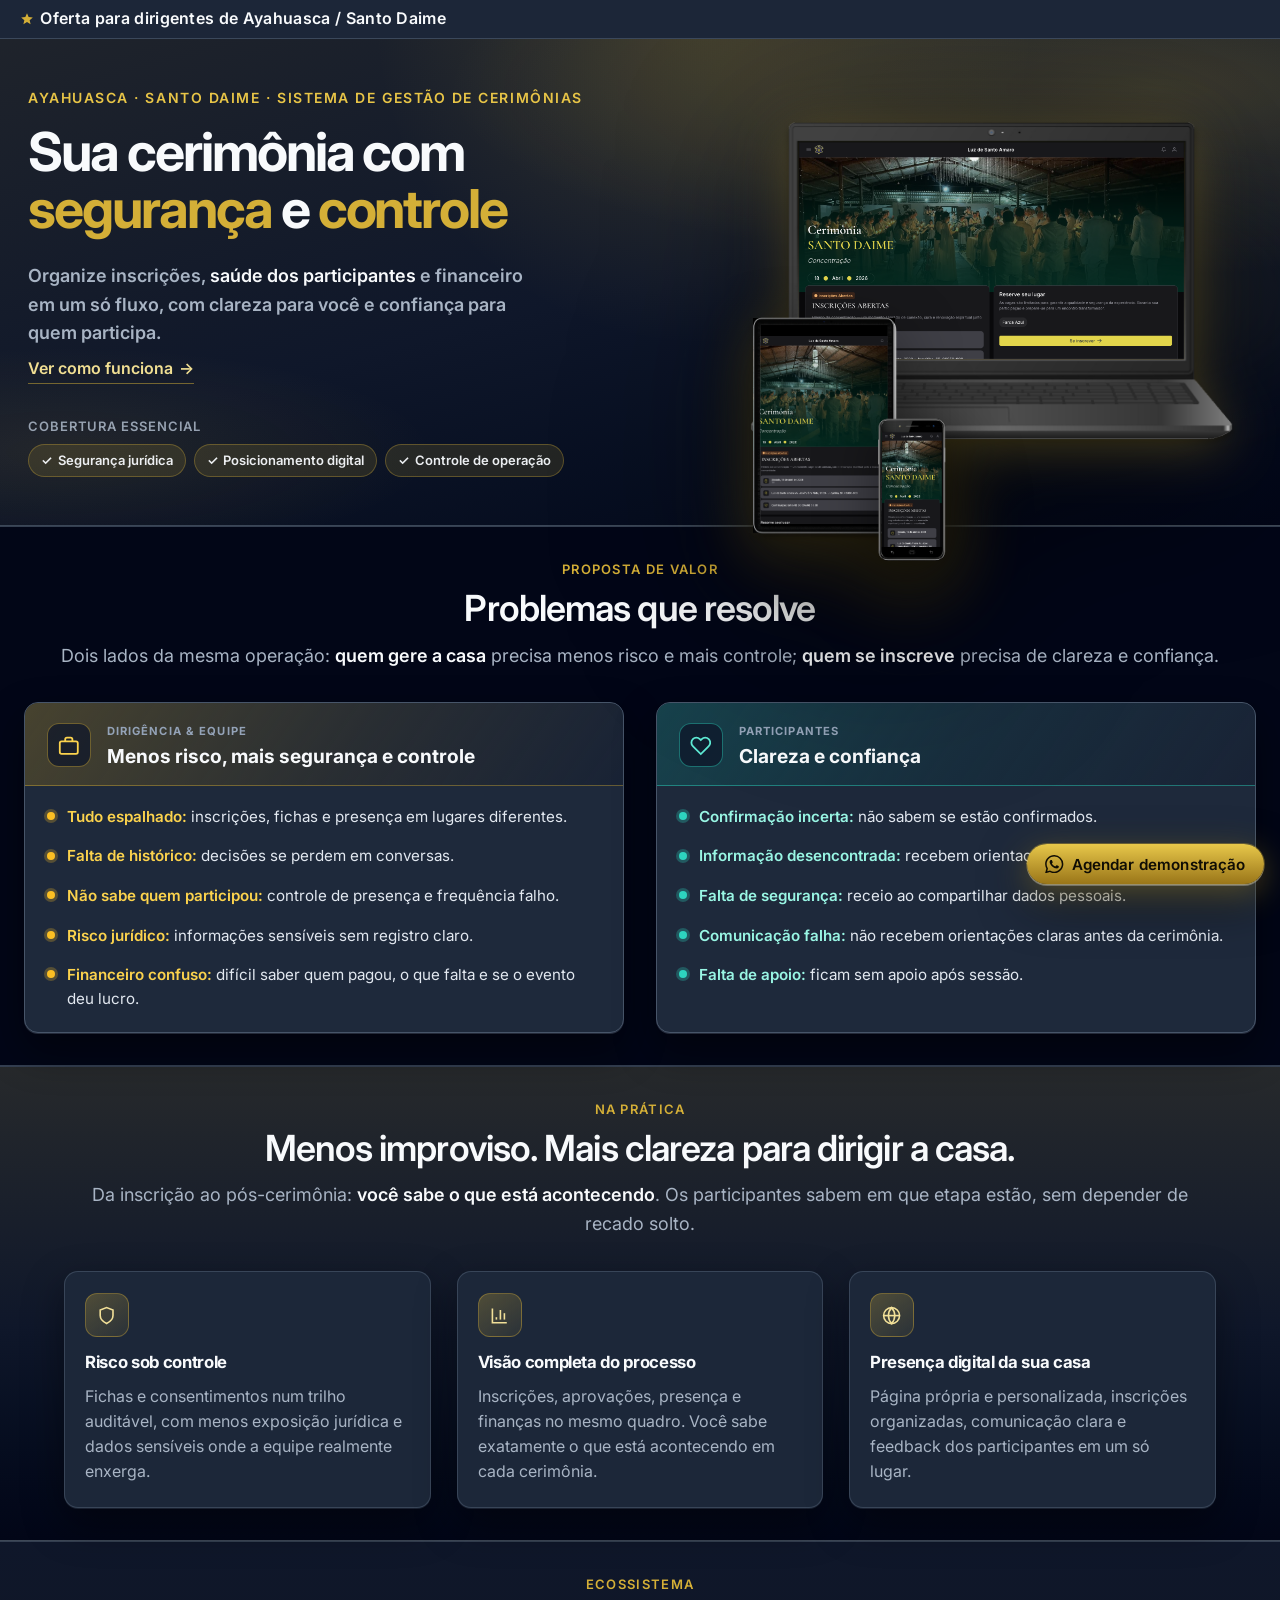
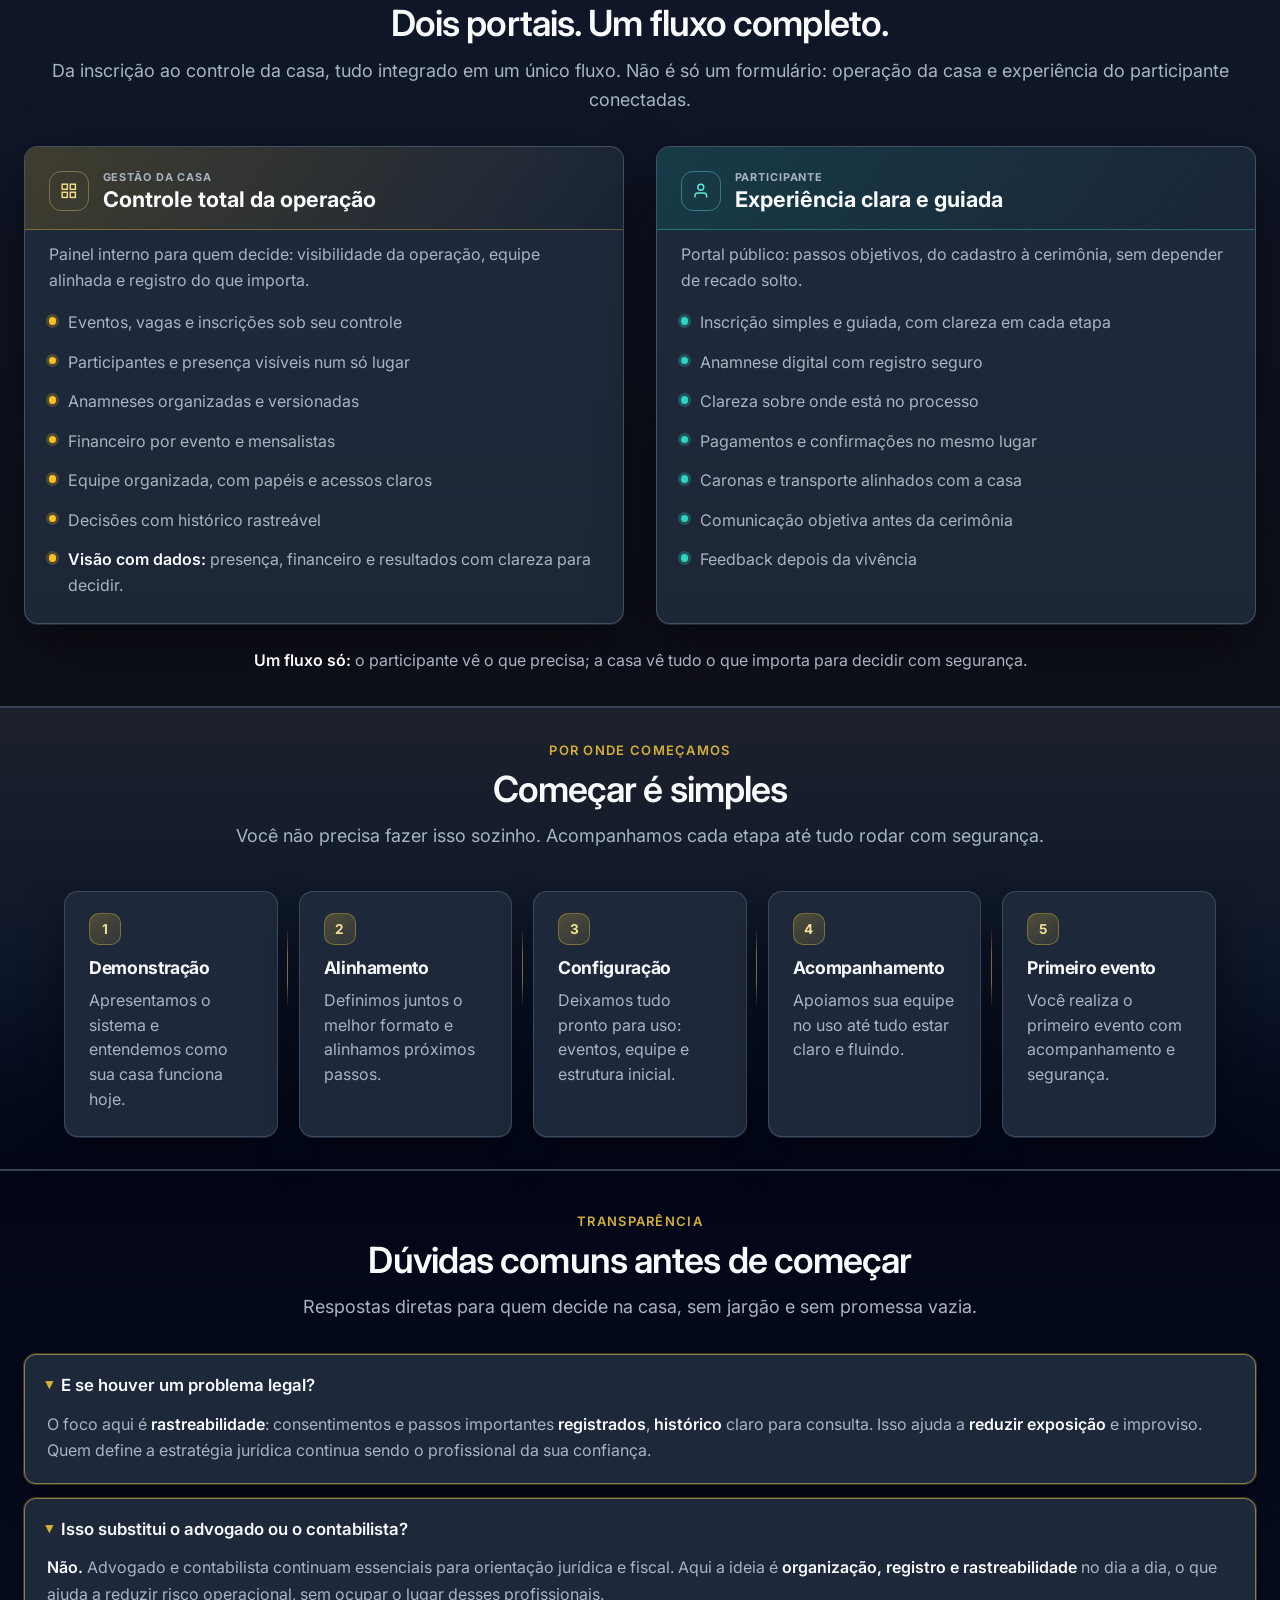
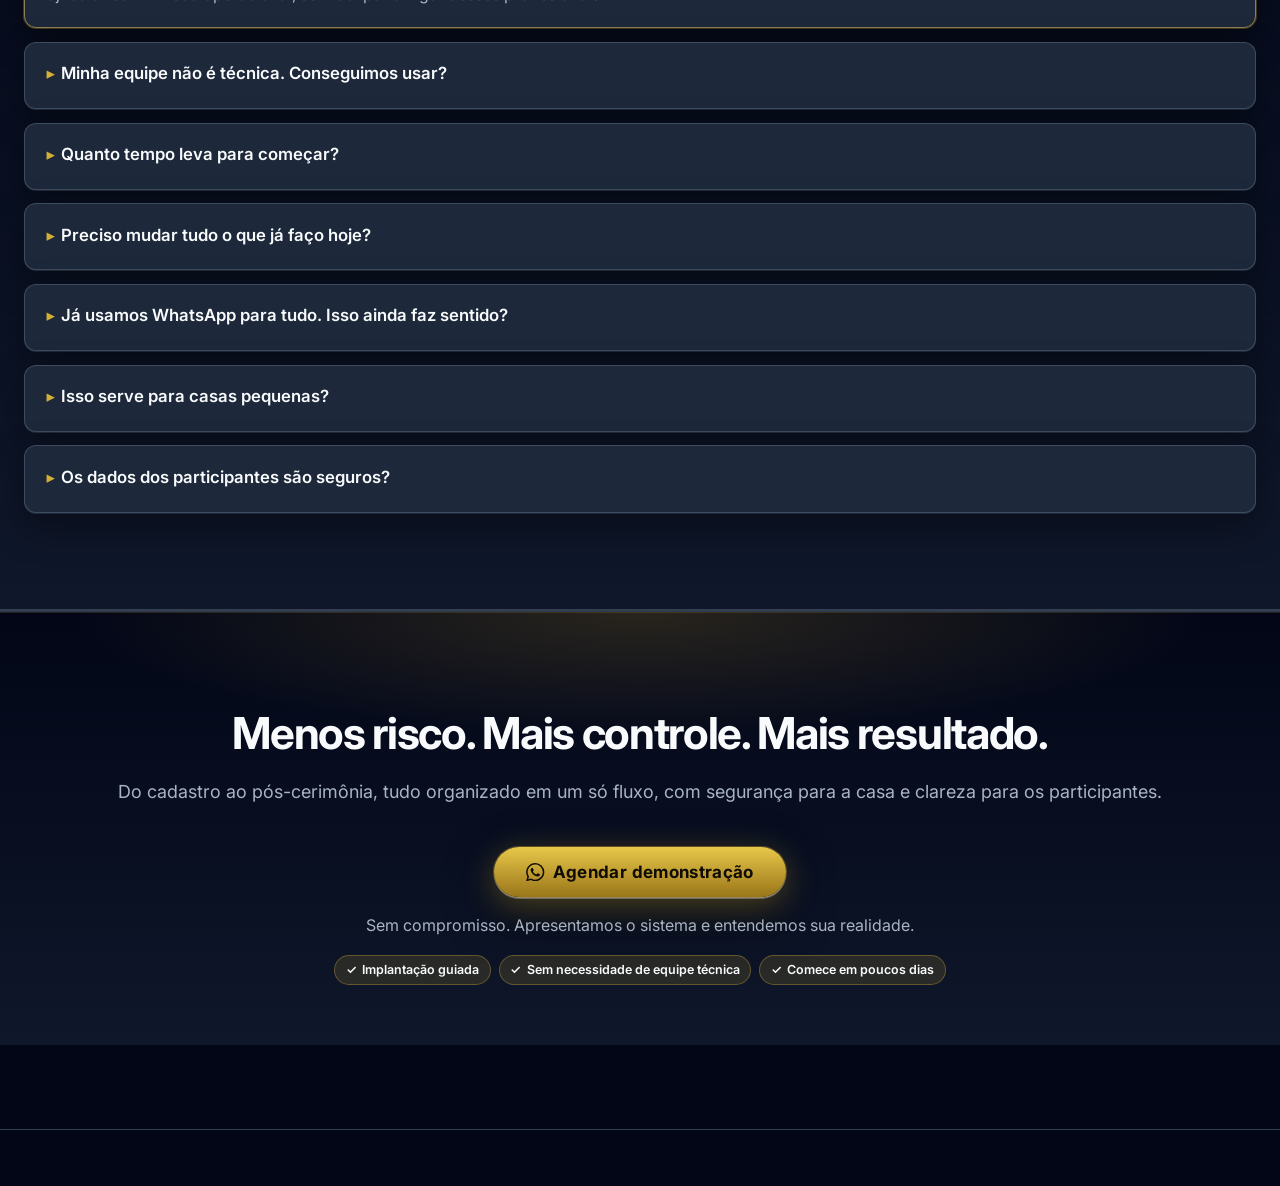
==== index.html @ 9a850fbf "update" ====
<!DOCTYPE html>
<html lang="pt-BR" data-sales-whatsapp="5548991490912"
  data-sales-message="Olá! Tenho interesse em agendar uma demonstração." data-sales-email="">

<head>
  <meta charset="utf-8" />
  <meta name="viewport" content="width=device-width, initial-scale=1, viewport-fit=cover" />
  <meta name="theme-color" content="#020617" />
  <meta name="description"
    content="Organize inscrições, saúde dos participantes e financeiro em um só fluxo, com clareza para você e confiança para quem participa" />
  <title>Gestão de Cerimônias Ayahuasca / Santo Daime</title>
  <meta property="og:title" content="Gestão de Cerimônias Ayahuasca / Santo Daime" />
  <meta property="og:description"
    content="Organize inscrições, saúde dos participantes e financeiro em um só fluxo, com clareza para você e confiança para quem participa" />
  <meta property="og:type" content="website" />
  <meta property="og:url" content="https://devinvestidor.github.io/aya-site/" />
  <meta property="og:image" content="https://devinvestidor.github.io/aya-site/preview.png" />
  <meta property="og:image:secure_url" content="https://devinvestidor.github.io/aya-site/preview.png" />
  <meta property="og:image:type" content="image/png" />
  <meta property="og:image:width" content="1200" />
  <meta property="og:image:height" content="630" />
  <meta property="og:image:alt"
    content="Pré-visualização da interface de gestão de cerimônias Ayahuasca e Santo Daime." />
  <meta name="twitter:card" content="summary_large_image" />
  <meta name="twitter:title" content="Gestão de Cerimônias Ayahuasca / Santo Daime" />
  <meta name="twitter:description"
    content="Organize inscrições, saúde dos participantes e financeiro em um só fluxo, com clareza para você e confiança para quem participa" />
  <meta name="twitter:image" content="https://devinvestidor.github.io/aya-site/preview.png" />
  <link rel="icon" href="./assets/icons/favicon.svg" type="image/svg+xml" />
  <link rel="preconnect" href="https://fonts.googleapis.com" />
  <link rel="preconnect" href="https://fonts.gstatic.com" crossorigin />
  <link href="https://fonts.googleapis.com/css2?family=Inter:wght@400;500;600;700&display=swap" rel="stylesheet" />
  <link rel="stylesheet" href="./styles.css" />
</head>

<body class="solucao-page-root">
  <header class="landing-sales-shell__bar" role="banner">
    <div class="landing-sales-shell__bar-inner">
      <p class="landing-sales-shell__title">
        <span class="landing-sales-shell__title-star" aria-hidden="true">
          <svg xmlns="http://www.w3.org/2000/svg" width="14" height="14" viewBox="0 0 24 24" fill="currentColor">
            <path d="M12 17.27 18.18 21l-1.64-7.03L22 9.24l-7.19-.61L12 2 9.19 8.63 2 9.24l5.46 4.73L5.82 21z" />
          </svg>
        </span>
        Oferta para dirigentes de Ayahuasca / Santo Daime
      </p>
    </div>
  </header>

  <main>
    <article class="landing-solution">
      <!-- Hero -->
      <section class="landing-solution__hero" aria-labelledby="landing-solution-title">
        <div class="container landing-solution__hero-inner">
          <div class="landing-solution__hero-grid">
            <div class="landing-solution__hero-copy mb-4 lg-mb-0">
              <p class="landing-solution__hero-eyebrow">Ayahuasca · Santo Daime · Sistema de Gestão de Cerimônias</p>
              <h1 id="landing-solution-title" class="landing-solution__hero-title">
                Sua cerimônia com <span class="landing-solution__hero-title-accent">segurança</span> e
                <span class="landing-solution__hero-title-accent">controle</span><br />

              </h1>
              <p class="landing-solution__hero-lead text-muted">
                Organize inscrições, <strong class="text-strong">saúde dos participantes</strong> e financeiro em um só
                fluxo, com clareza para você e confiança para quem participa.
              </p>

              <p class="landing-solution__hero-how">
                <a href="#na-pratica" class="landing-solution__hero-how-link">
                  Ver como funciona
                  <span class="landing-solution__hero-how-arrow" aria-hidden="true">→</span>
                </a>
              </p>
              <p class="landing-solution__hero-trust-label">Cobertura essencial</p>
              <div class="landing-solution__trust landing-solution__trust--hero">
                <span class="landing-solution__trust-pill"><span aria-hidden="true">✓</span> Segurança jurídica</span>
                <span class="landing-solution__trust-pill"><span aria-hidden="true">✓</span> Posicionamento
                  digital</span>
                <span class="landing-solution__trust-pill"><span aria-hidden="true">✓</span> Controle de operação</span>
              </div>
            </div>

            <div class="landing-solution__hero-visual">
              <figure class="landing-solution__live landing-solution__live--devices landing-solution__live--hero"
                aria-label="Pré-visualização da interface em notebook, tablet e celular">
                <div
                  class="landing-solution__live-stack landing-solution__live-stack--laptop-tablet landing-solution__live-stack--hero">
                  <div class="landing-solution__live-layer landing-solution__live-layer--laptop-only"
                    aria-hidden="true">
                    <div class="landing-solution__live-screen"
                      style="left: 12.1582%; top: 7.1881%; width: 75.6836%; height: 66.7431%">
                      <img class="landing-solution__live-shot" src="./assets/images/tela-inicial-desktop-dark.png"
                        width="1440" height="900" alt="" decoding="async" fetchpriority="high" />
                    </div>
                    <img class="landing-solution__live-frame" src="./assets/images/mock-laptop-layer.png" width="2048"
                      height="1308" alt="" decoding="async" fetchpriority="high" />
                  </div>
                  <div class="landing-solution__live-layer landing-solution__live-layer--tablet-overlap"
                    aria-hidden="true">
                    <div class="landing-solution__live-screen"
                      style="left: 3.75%; top: 1.5023%; width: 92.6389%; height: 95.1174%">
                      <img class="landing-solution__live-shot" src="./assets/images/tela-inicial-tablet-dark.png"
                        width="834" height="1194" alt="" decoding="async" />
                    </div>
                    <img class="landing-solution__live-frame" src="./assets/images/mock-tablet-layer.png" width="720"
                      height="1065" alt="" decoding="async" />
                    <div class="landing-solution__live-phone-on-tablet">
                      <div class="landing-solution__live-screen"
                        style="left: 20.8008%; top: 12.5%; width: 57.9102%; height: 74.2188%">
                        <img class="landing-solution__live-shot" src="./assets/images/tela-inicial-mobile-dark.png"
                          width="780" height="1688" alt="" decoding="async" />
                      </div>
                      <img class="landing-solution__live-frame" src="./assets/images/mock-phone-layer.png" width="1024"
                        height="1536" alt="" decoding="async" />
                    </div>
                  </div>
                </div>
              </figure>
            </div>
          </div>
        </div>
      </section>

      <hr class="ls-divider" />

      <!-- Problemas -->
      <section class="landing-solution__pains-split" aria-labelledby="landing-pains-split-title">
        <div class="container">
          <p class="kicker">Proposta de valor</p>
          <h2 id="landing-pains-split-title" class="section-title">Problemas que resolve</h2>
          <p class="section-lead">
            Dois lados da mesma operação: <strong class="text-strong">quem gere a casa</strong> precisa menos risco e
            mais
            controle; <strong class="text-strong">quem se inscreve</strong> precisa de clareza e confiança.
          </p>

          <div class="ls-grid ls-grid--2">
            <div class="mb-4 lg-mb-0">
              <div class="landing-solution__pains-split-panel landing-solution__pains-split-panel--staff">
                <div class="landing-solution__pains-split-panel-head">
                  <span class="landing-solution__pains-split-icon" aria-hidden="true">
                    <svg viewBox="0 0 24 24" fill="none" stroke="currentColor" stroke-width="2" aria-hidden="true">
                      <rect x="2" y="7" width="20" height="14" rx="2" />
                      <path d="M16 7V5a2 2 0 0 0-2-2h-4a2 2 0 0 0-2 2v2" />
                    </svg>
                  </span>
                  <div>
                    <p class="landing-solution__pains-split-label">Dirigência &amp; equipe</p>
                    <p class="landing-solution__pains-split-headline">Menos risco, mais segurança e controle</p>
                  </div>
                </div>
                <ul class="landing-solution__pains-split-list">
                  <li>
                    <span class="landing-solution__pains-split-dot" aria-hidden="true"></span>
                    <span><strong class="text-strong">Tudo espalhado:</strong> inscrições, fichas e presença em lugares
                      diferentes.</span>
                  </li>
                  <li>
                    <span class="landing-solution__pains-split-dot" aria-hidden="true"></span>
                    <span><strong class="text-strong">Falta de histórico:</strong> decisões se perdem em
                      conversas.</span>
                  </li>
                  <li>
                    <span class="landing-solution__pains-split-dot" aria-hidden="true"></span>
                    <span><strong class="text-strong">Não sabe quem participou:</strong> controle de presença e
                      frequência falho.</span>
                  </li>
                  <li>
                    <span class="landing-solution__pains-split-dot" aria-hidden="true"></span>
                    <span><strong class="text-strong">Risco jurídico:</strong> informações sensíveis sem registro
                      claro.</span>
                  </li>
                  <li>
                    <span class="landing-solution__pains-split-dot" aria-hidden="true"></span>
                    <span><strong class="text-strong">Financeiro confuso:</strong> difícil saber quem pagou, o que falta
                      e se o evento deu
                      lucro.</span>
                  </li>
                </ul>
              </div>
            </div>
            <div>
              <div class="landing-solution__pains-split-panel landing-solution__pains-split-panel--participant">
                <div class="landing-solution__pains-split-panel-head">
                  <span class="landing-solution__pains-split-icon" aria-hidden="true">
                    <svg viewBox="0 0 24 24" fill="none" stroke="currentColor" stroke-width="2" aria-hidden="true">
                      <path
                        d="M20.84 4.61a5.5 5.5 0 0 0-7.78 0L12 5.67l-1.06-1.06a5.5 5.5 0 0 0-7.78 7.78l1.06 1.06L12 21.23l7.78-7.78 1.06-1.06a5.5 5.5 0 0 0 0-7.78z" />
                    </svg>
                  </span>
                  <div>
                    <p class="landing-solution__pains-split-label">Participantes</p>
                    <p class="landing-solution__pains-split-headline">Clareza e confiança</p>
                  </div>
                </div>
                <ul class="landing-solution__pains-split-list">
                  <li>
                    <span class="landing-solution__pains-split-dot landing-solution__pains-split-dot--participant"
                      aria-hidden="true"></span>
                    <span><strong class="text-strong">Confirmação incerta:</strong> não sabem se estão
                      confirmados.</span>
                  </li>
                  <li>
                    <span class="landing-solution__pains-split-dot landing-solution__pains-split-dot--participant"
                      aria-hidden="true"></span>
                    <span><strong class="text-strong">Informação desencontrada:</strong> recebem orientações
                      diferentes.</span>
                  </li>
                  <li>
                    <span class="landing-solution__pains-split-dot landing-solution__pains-split-dot--participant"
                      aria-hidden="true"></span>
                    <span><strong class="text-strong">Falta de segurança:</strong> receio ao compartilhar dados
                      pessoais.</span>
                  </li>
                  <li>
                    <span class="landing-solution__pains-split-dot landing-solution__pains-split-dot--participant"
                      aria-hidden="true"></span>
                    <span><strong class="text-strong">Comunicação falha:</strong> não recebem orientações claras antes
                      da cerimônia.</span>
                  </li>
                  <li>
                    <span class="landing-solution__pains-split-dot landing-solution__pains-split-dot--participant"
                      aria-hidden="true"></span>
                    <span><strong class="text-strong">Falta de apoio:</strong> ficam sem apoio após sessão.</span>
                  </li>
                </ul>
              </div>
            </div>
          </div>
        </div>
      </section>

      <hr class="ls-divider" />

      <!-- Na prática -->
      <section id="na-pratica" class="landing-solution__value" aria-labelledby="landing-value-title">
        <div class="container">
          <p class="kicker">Na prática</p>
          <h2 id="landing-value-title" class="section-title landing-solution__value-title">
            Menos improviso. Mais clareza para dirigir a casa.
          </h2>
          <p class="section-lead">
            Da inscrição ao pós-cerimônia: <strong class="text-strong">você sabe o que está acontecendo</strong>. Os
            participantes
            sabem em que etapa estão, sem depender de recado solto.
          </p>

          <div class="ls-grid ls-grid--3">
            <div>
              <div class="landing-solution__value-card">
                <span class="landing-solution__value-icon" aria-hidden="true">
                  <svg viewBox="0 0 24 24" fill="none" stroke="currentColor" stroke-width="2">
                    <path d="M12 22s8-4 8-10V5l-8-3-8 3v7c0 6 8 10 8 10z" />
                  </svg>
                </span>
                <h3 class="landing-solution__value-card-title">Risco sob controle</h3>
                <p class="landing-solution__value-card-text">
                  Fichas e consentimentos num trilho auditável, com menos exposição jurídica e dados sensíveis onde a
                  equipe realmente
                  enxerga.
                </p>
              </div>
            </div>
            <div>
              <div class="landing-solution__value-card">
                <span class="landing-solution__value-icon" aria-hidden="true">
                  <svg viewBox="0 0 24 24" fill="none" stroke="currentColor" stroke-width="2">
                    <path d="M3 3v18h18" />
                    <path d="M18 17V9" />
                    <path d="M13 17V5" />
                    <path d="M8 17v-3" />
                  </svg>
                </span>
                <h3 class="landing-solution__value-card-title">Visão completa do processo</h3>
                <p class="landing-solution__value-card-text">
                  Inscrições, aprovações, presença e finanças no mesmo quadro. Você sabe exatamente o que está
                  acontecendo em cada
                  cerimônia.
                </p>
              </div>
            </div>
            <div>
              <div class="landing-solution__value-card">
                <span class="landing-solution__value-icon" aria-hidden="true">
                  <svg viewBox="0 0 24 24" fill="none" stroke="currentColor" stroke-width="2">
                    <circle cx="12" cy="12" r="10" />
                    <path d="M2 12h20" />
                    <path
                      d="M12 2a15.3 15.3 0 0 1 4 10 15.3 15.3 0 0 1-4 10 15.3 15.3 0 0 1-4-10 15.3 15.3 0 0 1 4-10z" />
                  </svg>
                </span>
                <h3 class="landing-solution__value-card-title">Presença digital da sua casa</h3>
                <p class="landing-solution__value-card-text">
                  Página própria e personalizada, inscrições organizadas, comunicação clara e feedback dos participantes
                  em um só lugar.
                </p>
              </div>
            </div>
          </div>
        </div>
      </section>

      <hr class="ls-divider" />

      <!-- Ecossistema -->
      <section class="landing-solution__portals" aria-labelledby="landing-portals-title">
        <div class="container landing-solution__portals-inner">
          <p class="kicker">Ecossistema</p>
          <h2 id="landing-portals-title" class="section-title">Dois portais. Um fluxo completo.</h2>
          <p class="section-lead">
            Da inscrição ao controle da casa, tudo integrado em um único fluxo. Não é só um formulário: operação da casa
            e experiência do
            participante conectadas.
          </p>

          <div class="ls-grid ls-grid--2 landing-solution__portals-row">
            <div class="mb-5 landing-solution__portals-col">
              <div class="landing-solution__portal-panel landing-solution__portal-panel--admin">
                <div class="landing-solution__portal-panel-head">
                  <span class="landing-solution__portal-icon" aria-hidden="true">
                    <svg viewBox="0 0 24 24" fill="none" stroke="currentColor" stroke-width="2">
                      <rect x="3" y="3" width="7" height="7" />
                      <rect x="14" y="3" width="7" height="7" />
                      <rect x="14" y="14" width="7" height="7" />
                      <rect x="3" y="14" width="7" height="7" />
                    </svg>
                  </span>
                  <div style="min-width: 0; flex: 1">
                    <p class="landing-solution__portal-label">Gestão da casa</p>
                    <p class="landing-solution__portal-headline">Controle total da operação</p>
                  </div>
                </div>
                <p class="landing-solution__portal-intro">
                  Painel interno para quem decide: visibilidade da operação, equipe alinhada e registro do que importa.
                </p>
                <ul class="landing-solution__portal-list">
                  <li>
                    <span class="landing-solution__portal-dot" aria-hidden="true"></span>
                    <span>Eventos, vagas e inscrições sob seu controle</span>
                  </li>
                  <li>
                    <span class="landing-solution__portal-dot" aria-hidden="true"></span>
                    <span>Participantes e presença visíveis num só lugar</span>
                  </li>
                  <li>
                    <span class="landing-solution__portal-dot" aria-hidden="true"></span>
                    <span>Anamneses organizadas e versionadas</span>
                  </li>
                  <li>
                    <span class="landing-solution__portal-dot" aria-hidden="true"></span>
                    <span>Financeiro por evento e mensalistas</span>
                  </li>
                  <li>
                    <span class="landing-solution__portal-dot" aria-hidden="true"></span>
                    <span>Equipe organizada, com papéis e acessos claros</span>
                  </li>
                  <li>
                    <span class="landing-solution__portal-dot" aria-hidden="true"></span>
                    <span>Decisões com histórico rastreável</span>
                  </li>
                  <li>
                    <span class="landing-solution__portal-dot" aria-hidden="true"></span>
                    <span><strong class="text-strong">Visão com dados:</strong> presença, financeiro e resultados com
                      clareza para decidir.</span>
                  </li>
                </ul>
              </div>
            </div>
            <div class="landing-solution__portals-col">
              <div class="landing-solution__portal-panel landing-solution__portal-panel--participant">
                <div class="landing-solution__portal-panel-head">
                  <span class="landing-solution__portal-icon" aria-hidden="true">
                    <svg viewBox="0 0 24 24" fill="none" stroke="currentColor" stroke-width="2">
                      <path d="M20 21v-2a4 4 0 0 0-4-4H8a4 4 0 0 0-4 4v2" />
                      <circle cx="12" cy="7" r="4" />
                    </svg>
                  </span>
                  <div style="min-width: 0; flex: 1">
                    <p class="landing-solution__portal-label">Participante</p>
                    <p class="landing-solution__portal-headline">Experiência clara e guiada</p>
                  </div>
                </div>
                <p class="landing-solution__portal-intro">
                  Portal público: passos objetivos, do cadastro à cerimônia, sem depender de recado solto.
                </p>
                <ul class="landing-solution__portal-list">
                  <li>
                    <span class="landing-solution__portal-dot landing-solution__portal-dot--participant"
                      aria-hidden="true"></span>
                    <span>Inscrição simples e guiada, com clareza em cada etapa</span>
                  </li>
                  <li>
                    <span class="landing-solution__portal-dot landing-solution__portal-dot--participant"
                      aria-hidden="true"></span>
                    <span>Anamnese digital com registro seguro</span>
                  </li>
                  <li>
                    <span class="landing-solution__portal-dot landing-solution__portal-dot--participant"
                      aria-hidden="true"></span>
                    <span>Clareza sobre onde está no processo</span>
                  </li>
                  <li>
                    <span class="landing-solution__portal-dot landing-solution__portal-dot--participant"
                      aria-hidden="true"></span>
                    <span>Pagamentos e confirmações no mesmo lugar</span>
                  </li>
                  <li>
                    <span class="landing-solution__portal-dot landing-solution__portal-dot--participant"
                      aria-hidden="true"></span>
                    <span>Caronas e transporte alinhados com a casa</span>
                  </li>
                  <li>
                    <span class="landing-solution__portal-dot landing-solution__portal-dot--participant"
                      aria-hidden="true"></span>
                    <span>Comunicação objetiva antes da cerimônia</span>
                  </li>
                  <li>
                    <span class="landing-solution__portal-dot landing-solution__portal-dot--participant"
                      aria-hidden="true"></span>
                    <span>Feedback depois da vivência</span>
                  </li>
                </ul>
              </div>
            </div>
          </div>

          <p class="landing-solution__portals-bridge mt-6">
            <strong class="text-strong">Um fluxo só:</strong> o participante vê o que precisa; a casa vê tudo o que
            importa para decidir com segurança.
          </p>
        </div>
      </section>

      <hr class="ls-divider" />

      <!-- Onboarding -->
      <section class="landing-solution__onboarding" aria-labelledby="landing-onboarding-title">
        <div class="container landing-solution__onboarding-inner">
          <p class="kicker">Por onde começamos</p>
          <h2 id="landing-onboarding-title" class="section-title">Começar é simples</h2>
          <p class="section-lead mb-6">
            Você não precisa fazer isso sozinho. Acompanhamos cada etapa até tudo rodar com segurança.
          </p>

          <ol class="landing-solution__onboarding-list">
            <li class="landing-solution__onboarding-step">
              <div class="landing-solution__onboarding-card">
                <span class="landing-solution__onboarding-badge" aria-hidden="true">1</span>
                <h3 class="landing-solution__onboarding-step-title">Demonstração</h3>
                <p class="landing-solution__onboarding-step-text">Apresentamos o sistema e entendemos como sua casa
                  funciona hoje.</p>
              </div>
            </li>
            <li class="landing-solution__onboarding-step">
              <div class="landing-solution__onboarding-card">
                <span class="landing-solution__onboarding-badge" aria-hidden="true">2</span>
                <h3 class="landing-solution__onboarding-step-title">Alinhamento</h3>
                <p class="landing-solution__onboarding-step-text">Definimos juntos o melhor formato e alinhamos próximos
                  passos.</p>
              </div>
            </li>
            <li class="landing-solution__onboarding-step">
              <div class="landing-solution__onboarding-card">
                <span class="landing-solution__onboarding-badge" aria-hidden="true">3</span>
                <h3 class="landing-solution__onboarding-step-title">Configuração</h3>
                <p class="landing-solution__onboarding-step-text">Deixamos tudo pronto para uso: eventos, equipe e
                  estrutura inicial.</p>
              </div>
            </li>
            <li class="landing-solution__onboarding-step">
              <div class="landing-solution__onboarding-card">
                <span class="landing-solution__onboarding-badge" aria-hidden="true">4</span>
                <h3 class="landing-solution__onboarding-step-title">Acompanhamento</h3>
                <p class="landing-solution__onboarding-step-text">Apoiamos sua equipe no uso até tudo estar claro e
                  fluindo.</p>
              </div>
            </li>
            <li class="landing-solution__onboarding-step">
              <div class="landing-solution__onboarding-card">
                <span class="landing-solution__onboarding-badge" aria-hidden="true">5</span>
                <h3 class="landing-solution__onboarding-step-title">Primeiro evento</h3>
                <p class="landing-solution__onboarding-step-text">Você realiza o primeiro evento com acompanhamento e
                  segurança.</p>
              </div>
            </li>
          </ol>
        </div>
      </section>

      <hr class="ls-divider" />

      <!-- FAQ -->
      <section class="landing-solution__faq-section" aria-labelledby="landing-faq-title">
        <div class="container landing-solution__faq-inner">
          <p class="kicker">Transparência</p>
          <h2 id="landing-faq-title" class="section-title">Dúvidas comuns antes de começar</h2>
          <p class="section-lead section-lead--narrow">
            Respostas diretas para quem decide na casa, sem jargão e sem promessa vazia.
          </p>

          <div class="landing-solution__faq">
            <details class="landing-solution__faq-item" open>
              <summary class="landing-solution__faq-summary">E se houver um problema legal?</summary>
              <div class="landing-solution__faq-answer">
                <p>
                  O foco aqui é <strong class="text-strong">rastreabilidade</strong>: consentimentos e passos
                  importantes
                  <strong class="text-strong">registrados</strong>, <strong class="text-strong">histórico</strong> claro
                  para consulta.
                  Isso ajuda a <strong class="text-strong">reduzir exposição</strong> e improviso. Quem define a
                  estratégia jurídica continua
                  sendo o profissional da sua confiança.
                </p>
              </div>
            </details>

            <details class="landing-solution__faq-item" open>
              <summary class="landing-solution__faq-summary">Isso substitui o advogado ou o contabilista?</summary>
              <div class="landing-solution__faq-answer">
                <p>
                  <strong class="text-strong">Não.</strong> Advogado e contabilista continuam essenciais para orientação
                  jurídica e fiscal.
                  Aqui a ideia é <strong class="text-strong">organização, registro e rastreabilidade</strong> no dia a
                  dia, o que ajuda a
                  reduzir risco operacional, sem ocupar o lugar desses profissionais.
                </p>
              </div>
            </details>

            <details class="landing-solution__faq-item">
              <summary class="landing-solution__faq-summary">Minha equipe não é técnica. Conseguimos usar?</summary>
              <div class="landing-solution__faq-answer">
                <p>
                  <strong class="text-strong">Sim.</strong> O uso é <strong class="text-strong">simples</strong>, com
                  tela
                  <strong class="text-strong">guiada</strong> para o cotidiano. No começo há <strong
                    class="text-strong">acompanhamento</strong>
                  para a equipe ganhar confiança. Não é preciso ser “da área de TI”.
                </p>
              </div>
            </details>

            <details class="landing-solution__faq-item">
              <summary class="landing-solution__faq-summary">Quanto tempo leva para começar?</summary>
              <div class="landing-solution__faq-answer">
                <p>
                  Em geral é <strong class="text-strong">rápido</strong>: a primeira configuração é
                  <strong class="text-strong">assistida</strong> e, em <strong class="text-strong">poucos dias</strong>,
                  já é possível
                  pensar no <strong class="text-strong">primeiro evento</strong> com apoio. O ritmo combina com o
                  tamanho e a agenda da sua
                  casa.
                </p>
              </div>
            </details>

            <details class="landing-solution__faq-item">
              <summary class="landing-solution__faq-summary">Preciso mudar tudo o que já faço hoje?</summary>
              <div class="landing-solution__faq-answer">
                <p>
                  <strong class="text-strong">Não.</strong> Dá para <strong class="text-strong">começar aos
                    poucos</strong> e
                  <strong class="text-strong">integrar</strong> com o que já existe, inclusive WhatsApp onde fizer
                  sentido. Ninguém precisa
                  “virar o barco” de um dia para o outro.
                </p>
              </div>
            </details>

            <details class="landing-solution__faq-item">
              <summary class="landing-solution__faq-summary">Já usamos WhatsApp para tudo. Isso ainda faz sentido?
              </summary>
              <div class="landing-solution__faq-answer">
                <p>
                  Sim: o WhatsApp <strong class="text-strong">continua ótimo</strong> para avisos e conversa. Só nele, o
                  que falta costuma
                  ser <strong class="text-strong">organização</strong>, <strong class="text-strong">histórico</strong> e
                  <strong class="text-strong">clareza</strong> do que foi combinado. O sistema
                  <strong class="text-strong">centraliza e registra</strong> o processo; dá para
                  <strong class="text-strong">integrar com o WhatsApp</strong> para os avisos, sem perder o fio da
                  meada.
                </p>
              </div>
            </details>

            <details class="landing-solution__faq-item">
              <summary class="landing-solution__faq-summary">Isso serve para casas pequenas?</summary>
              <div class="landing-solution__faq-answer">
                <p>
                  <strong class="text-strong">Sim.</strong> Costuma ajudar <strong class="text-strong">ainda
                    mais</strong> no início, quando
                  tudo ainda cabe na cabeça de poucas pessoas. E <strong class="text-strong">cresce junto</strong> com a
                  operação, sem
                  complicar o que já funciona.
                </p>
              </div>
            </details>

            <details class="landing-solution__faq-item">
              <summary class="landing-solution__faq-summary">Os dados dos participantes são seguros?</summary>
              <div class="landing-solution__faq-answer">
                <p>
                  <strong class="text-strong">Sim.</strong> Informações ficam em registro <strong
                    class="text-strong">estruturado</strong>,
                  com <strong class="text-strong">controle de acesso</strong> por perfil. Na prática, isso tende a ser
                  <strong class="text-strong">mais seguro</strong> do que dados espalhados em grupos, prints e papel
                  solto.
                </p>
              </div>
            </details>
          </div>
        </div>
      </section>

      <hr class="ls-divider" />

      <!-- CTA -->
      <section class="landing-solution__cta-final" aria-labelledby="landing-cta-title">
        <div class="container landing-solution__cta-final-inner">
          <h2 id="landing-cta-title" class="landing-solution__cta-final-title">Menos risco. Mais controle. Mais
            resultado.</h2>
          <p class="landing-solution__cta-final-lead text-muted">
            Do cadastro ao pós-cerimônia, tudo organizado em um só fluxo, com segurança para a casa e clareza para os
            participantes.
          </p>
          <div class="landing-solution__cta-final-action">
            <button type="button" class="btn" data-lead-demo
              aria-label="Agendar demonstração — abrir formulário rápido">
              <svg class="btn__icon" viewBox="0 0 24 24" fill="currentColor" aria-hidden="true">
                <path
                  d="M17.472 14.382c-.297-.149-1.758-.867-2.03-.967-.273-.099-.471-.148-.67.15-.197.297-.767.966-.94 1.164-.173.199-.347.223-.644.075-.297-.15-1.255-.463-2.39-1.475-.883-.788-1.48-1.761-1.653-2.059-.173-.297-.018-.458.13-.606.134-.133.298-.347.446-.52.149-.174.198-.298.298-.497.099-.198.05-.371-.025-.52-.075-.149-.669-1.612-.916-2.207-.242-.579-.487-.5-.669-.51-.173-.008-.371-.01-.57-.01-.198 0-.52.074-.792.372-.272.297-1.04 1.016-1.04 2.479 0 1.462 1.065 2.875 1.213 3.074.149.198 2.096 3.2 5.077 4.487.709.306 1.262.489 1.694.625.712.227 1.36.195 1.871.118.571-.085 1.758-.719 2.006-1.413.248-.694.248-1.289.173-1.413-.074-.124-.272-.198-.57-.347m-5.421 7.403h-.004a9.87 9.87 0 01-5.031-1.378l-.361-.214-3.741.982.998-3.648-.235-.374a9.86 9.86 0 01-1.51-5.26c.001-5.45 4.436-9.884 9.888-9.884 2.64 0 5.122 1.03 6.988 2.898a9.825 9.825 0 012.893 6.994c-.003 5.45-4.435 9.884-9.885 9.884m8.413-18.297A11.815 11.815 0 0012.05 0C5.495 0 .16 5.335.157 11.892c0 2.096.547 4.142 1.588 5.945L.057 24l6.305-1.654a11.882 11.882 0 005.683 1.448h.005c6.554 0 11.89-5.335 11.893-11.893a11.821 11.821 0 00-3.48-8.413z" />
              </svg>
              Agendar demonstração
            </button>
          </div>
          <p class="landing-solution__cta-final-reassure">
            Sem compromisso. Apresentamos o sistema e entendemos sua realidade.
          </p>
          <div class="landing-solution__cta-final-trust">
            <span class="landing-solution__trust-pill landing-solution__cta-final-trust-pill"><span
                aria-hidden="true">✓</span> Implantação guiada</span>
            <span class="landing-solution__trust-pill landing-solution__cta-final-trust-pill"><span
                aria-hidden="true">✓</span> Sem necessidade de equipe técnica</span>
            <span class="landing-solution__trust-pill landing-solution__cta-final-trust-pill"><span
                aria-hidden="true">✓</span> Comece em poucos dias</span>
          </div>
        </div>
      </section>
    </article>
  </main>

  <footer class="site-footer" id="contato">

  </footer>

  <div class="landing-solution__demo-fab">
    <button type="button" class="btn btn--sm" data-lead-demo
      aria-label="Agendar demonstração — abrir formulário rápido">
      <svg class="btn__icon" viewBox="0 0 24 24" fill="currentColor" aria-hidden="true">
        <path
          d="M17.472 14.382c-.297-.149-1.758-.867-2.03-.967-.273-.099-.471-.148-.67.15-.197.297-.767.966-.94 1.164-.173.199-.347.223-.644.075-.297-.15-1.255-.463-2.39-1.475-.883-.788-1.48-1.761-1.653-2.059-.173-.297-.018-.458.13-.606.134-.133.298-.347.446-.52.149-.174.198-.298.298-.497.099-.198.05-.371-.025-.52-.075-.149-.669-1.612-.916-2.207-.242-.579-.487-.5-.669-.51-.173-.008-.371-.01-.57-.01-.198 0-.52.074-.792.372-.272.297-1.04 1.016-1.04 2.479 0 1.462 1.065 2.875 1.213 3.074.149.198 2.096 3.2 5.077 4.487.709.306 1.262.489 1.694.625.712.227 1.36.195 1.871.118.571-.085 1.758-.719 2.006-1.413.248-.694.248-1.289.173-1.413-.074-.124-.272-.198-.57-.347m-5.421 7.403h-.004a9.87 9.87 0 01-5.031-1.378l-.361-.214-3.741.982.998-3.648-.235-.374a9.86 9.86 0 01-1.51-5.26c.001-5.45 4.436-9.884 9.888-9.884 2.64 0 5.122 1.03 6.988 2.898a9.825 9.825 0 012.893 6.994c-.003 5.45-4.435 9.884-9.885 9.884m8.413-18.297A11.815 11.815 0 0012.05 0C5.495 0 .16 5.335.157 11.892c0 2.096.547 4.142 1.588 5.945L.057 24l6.305-1.654a11.882 11.882 0 005.683 1.448h.005c6.554 0 11.89-5.335 11.893-11.893a11.821 11.821 0 00-3.48-8.413z" />
      </svg>
      Agendar demonstração
    </button>
  </div>

  <dialog class="lead-demo-dialog" id="lead-demo-dialog" aria-labelledby="lead-demo-title">
    <div class="lead-demo-dialog__inner">
      <header class="lead-demo-dialog__head">
        <h2 id="lead-demo-title" class="lead-demo-dialog__title">Agendar demonstração</h2>
        <button type="button" class="lead-demo-dialog__close" id="lead-demo-close" aria-label="Fechar">&times;</button>
      </header>
      <p class="lead-demo-dialog__lead">Em poucos toques você envia os dados e abrimos a conversa no WhatsApp.</p>
      <p class="lead-demo-dialog__step-label" id="lead-demo-step-label" aria-live="polite">Passo 1 de 5</p>
      <div class="lead-demo-dialog__dots" id="lead-demo-dots" aria-hidden="true"></div>

      <form id="lead-demo-form" class="lead-demo-form" novalidate>
        <div class="lead-demo__panel is-active" data-step="1" role="group" aria-labelledby="lead-demo-step-1-title">
          <h3 id="lead-demo-step-1-title" class="lead-demo__question">Seus dados</h3>
          <label class="lead-demo__field">
            <span class="lead-demo__label">Nome</span>
            <input class="lead-demo__input" type="text" name="nome" id="lead-nome" autocomplete="name" required
              minlength="2" maxlength="120" placeholder="Como podemos te chamar" />
          </label>
          <label class="lead-demo__field">
            <span class="lead-demo__label">WhatsApp</span>
            <input class="lead-demo__input" type="tel" name="whatsapp" id="lead-whatsapp" autocomplete="tel" required
              inputmode="numeric" placeholder="(00) 00000-0000" maxlength="19" />
          </label>
        </div>

        <div class="lead-demo__panel" data-step="2" role="group" aria-labelledby="lead-demo-step-2a">
          <h3 id="lead-demo-step-2a" class="lead-demo__question">Quantos trabalhos por mês?</h3>
          <div class="lead-demo__chips" role="radiogroup" aria-labelledby="lead-demo-step-2a">
            <label class="lead-demo__chip"><input type="radio" name="trabalhos" value="1" required />1</label>
            <label class="lead-demo__chip"><input type="radio" name="trabalhos" value="2" />2</label>
            <label class="lead-demo__chip"><input type="radio" name="trabalhos" value="3" />3</label>
            <label class="lead-demo__chip"><input type="radio" name="trabalhos" value="4+" />4+</label>
          </div>
          <h3 id="lead-demo-step-2b" class="lead-demo__question lead-demo__question--spaced">Pessoas por trabalho?</h3>
          <div class="lead-demo__chips" role="radiogroup" aria-labelledby="lead-demo-step-2b">
            <label class="lead-demo__chip"><input type="radio" name="pessoas" value="Até 20" required />Até 20</label>
            <label class="lead-demo__chip"><input type="radio" name="pessoas" value="20–40" />20–40</label>
            <label class="lead-demo__chip"><input type="radio" name="pessoas" value="40–80" />40–80</label>
            <label class="lead-demo__chip"><input type="radio" name="pessoas" value="80+" />80+</label>
          </div>
        </div>

        <div class="lead-demo__panel" data-step="3" role="group" aria-labelledby="lead-demo-step-3a">
          <h3 id="lead-demo-step-3a" class="lead-demo__question">Vocês possuem participantes mensalistas?</h3>
          <div class="lead-demo__chips lead-demo__chips--2" role="radiogroup" aria-labelledby="lead-demo-step-3a">
            <label class="lead-demo__chip"><input type="radio" name="mensalistas" value="Sim" required />Sim</label>
            <label class="lead-demo__chip"><input type="radio" name="mensalistas" value="Não" />Não</label>
          </div>
          <div id="lead-mensalistas-qtd-wrap" class="lead-demo__mensalistas-qtd" aria-hidden="true" inert>
            <div class="lead-demo__mensalistas-qtd-inner">
              <p id="lead-mensalistas-hint" class="lead-demo__hint lead-demo__hint--mensalistas">Mensalistas participam
                com frequência e ajudam a organizar melhor a casa.</p>
              <h3 id="lead-mensalistas-qtd-legend" class="lead-demo__question lead-demo__question--spaced">Quantos
                mensalistas?</h3>
              <div class="lead-demo__chips" role="radiogroup" aria-labelledby="lead-mensalistas-qtd-legend">
                <label class="lead-demo__chip"><input type="radio" name="mensalistas_qtd" value="Até 10" />Até
                  10</label>
                <label class="lead-demo__chip"><input type="radio" name="mensalistas_qtd" value="10–30" />10–30</label>
                <label class="lead-demo__chip"><input type="radio" name="mensalistas_qtd" value="30–60" />30–60</label>
                <label class="lead-demo__chip"><input type="radio" name="mensalistas_qtd" value="60+" />60+</label>
              </div>
            </div>
          </div>
        </div>

        <div class="lead-demo__panel" data-step="4" role="group"
          aria-labelledby="lead-demo-step-4-title lead-demo-step-4-hint">
          <h3 id="lead-demo-step-4-title" class="lead-demo__question">Hoje vocês usam:</h3>
          <p id="lead-demo-step-4-hint" class="lead-demo__hint">Pode marcar mais de uma opção.</p>
          <div class="lead-demo__chips lead-demo__chips--stack" role="group" aria-label="Ferramentas usadas hoje">
            <label class="lead-demo__chip"><input type="checkbox" name="contexto" value="WhatsApp" />WhatsApp</label>
            <label class="lead-demo__chip"><input type="checkbox" name="contexto" value="Planilha" />Planilha</label>
            <label class="lead-demo__chip"><input type="checkbox" name="contexto" value="Papel" />Papel</label>
            <label class="lead-demo__chip"><input type="checkbox" name="contexto" value="Google Forms" />Google
              Forms</label>
            <label class="lead-demo__chip"><input type="checkbox" name="contexto" value="Outro" />Outro</label>
          </div>
        </div>

        <div class="lead-demo__panel" data-step="5" role="group" aria-labelledby="lead-demo-step-5-title">
          <h3 id="lead-demo-step-5-title" class="lead-demo__question">
            Valores para o plano <span class="lead-demo__optional-badge">opcional</span>
          </h3>
          <p class="lead-demo__hint lead-demo__hint--tight">Pode pular: usamos só para sugerir um plano alinhado à sua
            casa.</p>

          <label class="lead-demo__field">
            <span class="lead-demo__label">Qual o valor médio cobrado por participante?</span>
            <select class="lead-demo__select" name="valor_participante" id="lead-valor-participante">
              <option value="">Prefiro não informar</option>
              <option value="Até R$30">Até R$30</option>
              <option value="R$30 – R$60">R$30 – R$60</option>
              <option value="R$60 – R$100">R$60 – R$100</option>
              <option value="Mais de R$100">Mais de R$100</option>
            </select>
            <span class="lead-demo__helper">Usamos isso apenas para sugerir um plano adequado à realidade da sua
              casa.</span>
          </label>

          <div id="lead-valor-mensalista-wrap" class="lead-demo__valor-mensalista-wrap is-hidden" aria-hidden="true"
            inert>
            <label class="lead-demo__field lead-demo__field--spaced">
              <span class="lead-demo__label">Mensalistas contribuem com qual valor? <span
                  class="lead-demo__optional-inline">(opcional)</span></span>
              <select class="lead-demo__select" name="valor_mensalista" id="lead-valor-mensalista">
                <option value="">Prefiro não informar</option>
                <option value="Até R$50">Até R$50</option>
                <option value="R$50 – R$100">R$50 – R$100</option>
                <option value="R$100 – R$200">R$100 – R$200</option>
                <option value="Mais de R$200">Mais de R$200</option>
              </select>
            </label>
          </div>
        </div>

        <p class="lead-demo__error" id="lead-demo-error" role="alert" hidden></p>

        <footer class="lead-demo-dialog__footer">
          <button type="button" class="lead-demo__btn lead-demo__btn--ghost" id="lead-demo-back">Voltar</button>
          <button type="button" class="lead-demo__btn lead-demo__btn--primary" id="lead-demo-next">Continuar</button>
        </footer>
      </form>
    </div>
  </dialog>

  <script src="./script.js" defer></script>
</body>

</html>
---- styles.css ----
/* Static landing — dark only (/solucao parity). GitHub Pages: relative paths, no build. */

*,
*::before,
*::after {
  box-sizing: border-box;
}

html {
  scroll-behavior: smooth;
  margin: 0;
  padding: 0;
}

body.solucao-page-root {
  --ls-font-sans: 'Inter', system-ui, -apple-system, BlinkMacSystemFont, 'Segoe UI', sans-serif;
  margin: 0;
  min-height: 100vh;
  font-family: var(--ls-font-sans);
  font-size: 1rem;
  font-weight: 400;
  line-height: 1.55;
  -webkit-font-smoothing: antialiased;
  -moz-osx-font-smoothing: grayscale;
  text-rendering: optimizeLegibility;
  color-scheme: dark;
  background: #020617;
  color: #f8fafc;
  /* Tokens alinhados a landing-solution.component.scss + tema Aura dark (/solucao) */
  /* Aura /solucao: dourado mais vivo no escuro (próximo ao primary do tema) */
  --ls-primary: #d4af37;
  --ls-primary-mix: #f0dc8a;
  --ls-primary-eyebrow: #e8c547;
  --ls-primary-300: #fcd34d;
  --ls-primary-400: #fbbf24;
  --ls-text: #f8fafc;
  --ls-text-muted: #a8b4c4;
  --ls-surface-50: #f8fafc;
  --ls-surface-200: #e2e8f0;
  --ls-surface-400: #94a3b8;
  --ls-surface-500: #64748b;
  --ls-surface-600: #475569;
  --ls-surface-800: #1e293b;
  --ls-surface-900: #0f172a;
  --ls-surface-950: #020617;
  --ls-teal-400: #2dd4bf;
  --ls-teal-200: #99f6e4;
  --ls-gold-300: #fcd34d;
  --ls-border: color-mix(in srgb, var(--ls-surface-600) 72%, transparent);
  --ls-radius: 14px;
  --ls-radius-sm: 12px;
  --ls-glow-gold: 0 0 80px color-mix(in srgb, var(--ls-primary) 18%, transparent);
  /* Contentor único: sem “centro” por margin no layout global */
  --container-max-width: 1200px;
  --container-padding-x: 24px;
}

/* Bloco central reutilizável — fundo das secções vai edge-to-edge; conteúdo fica aqui dentro */
.container {
  width: 100%;
  max-width: var(--container-max-width);
  margin-inline: auto;
  padding-inline: var(--container-padding-x);
  box-sizing: border-box;
}

/*
 * Tipografia da landing /solucao: Inter (var(--p-font-family-heading) no Angular + Aura).
 * O styles.scss global do app usa Cormorant em h1–h4, mas as classes da landing sobrepõem para sans.
 */
h1,
h2,
h3 {
  font-family: var(--ls-font-sans);
  text-wrap: balance;
}

h1 {
  font-weight: 700;
  letter-spacing: -0.03em;
}

h2 {
  font-weight: 600;
  letter-spacing: -0.025em;
}

h3 {
  font-weight: 600;
  letter-spacing: -0.02em;
}

a {
  color: inherit;
}

main {
  display: block;
  margin: 0;
  padding: 0;
  width: 100%;
}

/* —— Shell header —— largura total + .container para alinhar ao corpo */
.landing-sales-shell__bar {
  position: sticky;
  top: 0;
  z-index: 10;
  box-sizing: border-box;
  min-height: 38.59px;
  height: 38.59px;
  padding: 0;
  border-bottom: 1px solid var(--ls-border);
  background: color-mix(in srgb, var(--ls-surface-800) 92%, var(--ls-surface-950));
  backdrop-filter: blur(12px);
  display: flex;
  align-items: center;
}

.landing-sales-shell__bar .container {
  display: flex;
  align-items: center;
  justify-content: space-between;
  flex-wrap: wrap;
  gap: 0.5rem;
  min-height: 0;
  flex: 1;
}

.landing-sales-shell__bar-inner {
  padding-left: 0.5rem;
  padding-right: 0.5rem;
  min-width: 0;
}

.landing-sales-shell__title {
  display: flex;
  align-items: center;
  gap: 0.25rem;
  margin: 0;
  font-size: clamp(0.6875rem, 2.9vw, 0.875rem);
  font-weight: 600;
  max-width: none;
  width: 100%;
  min-width: 0;
  line-height: 1.25;
  letter-spacing: 0.01em;
  white-space: nowrap;
}

.landing-sales-shell__title-star {
  display: inline-flex;
  flex-shrink: 0;
  color: var(--ls-primary);
}

.landing-sales-shell__title-star svg {
  display: block;
  width: clamp(10px, 2.8vw, 14px);
  height: clamp(10px, 2.8vw, 14px);
}

@media (max-width: 360px) {
  .landing-sales-shell__bar-inner {
    padding-left: 0.35rem;
    padding-right: 0.35rem;
  }
}

@media (min-width: 768px) {
  .landing-sales-shell__bar-inner {
    padding-left: 1.25rem;
    padding-right: 0;
  }

  .landing-sales-shell__title {
    font-size: 1rem;
    gap: 0.4rem;
    line-height: 1.35;
    letter-spacing: 0.02em;
    white-space: normal;
  }

  .landing-sales-shell__title-star svg {
    width: 14px;
    height: 14px;
  }
}

.ls-divider {
  border: 0;
  border-top: 1px solid var(--ls-border);
  margin: 0;
}

.text-muted {
  color: var(--ls-text-muted);
}

.text-strong {
  color: var(--ls-text);
  font-weight: 600;
}

.kicker {
  text-align: center;
  font-family: 'Inter', system-ui, sans-serif;
  font-size: 0.8125rem;
  font-weight: 600;
  text-transform: uppercase;
  letter-spacing: 0.1em;
  color: var(--ls-primary);
  margin: 0 0 0.5rem;
  align-self: center;
}

.section-title {
  text-align: center;
  font-size: clamp(1.75rem, 1.2rem + 1.5vw, 2.25rem);
  font-weight: 600;
  line-height: 1.22;
  letter-spacing: -0.025em;
  margin: 0 0 0.65rem;
  max-width: 48rem;
  width: 100%;
  align-self: center;
}

.section-lead {
  text-align: center;
  margin: 0 0 1.75rem;
  max-width: 80rem;
  width: 100%;
  align-self: center;
  font-size: 1.0625rem;
  font-weight: 400;
  line-height: 1.58;
  color: var(--ls-text-muted);
}

.section-lead--narrow {
  max-width: 45rem;
}

@media (min-width: 768px) {
  .section-lead {
    font-size: 1.125rem;
    line-height: 1.6;
    margin-bottom: 2rem;
  }
}

/* —— Grid —— */
.ls-grid {
  display: grid;
  gap: 1rem;
}

.ls-grid--2 {
  grid-template-columns: 1fr;
}

@media (min-width: 992px) {
  .ls-grid--2 {
    grid-template-columns: repeat(2, minmax(0, 1fr));
    gap: clamp(24px, 2.5vw, 32px);
    align-items: stretch;
  }

  .landing-solution__portals-row>div:first-child {
    margin-bottom: 0 !important;
  }
}

.ls-grid--3 {
  grid-template-columns: 1fr;
}

@media (min-width: 768px) {
  .ls-grid--3 {
    grid-template-columns: repeat(3, minmax(0, 1fr));
    gap: clamp(20px, 2vw, 28px);
    align-items: stretch;
  }

  .ls-grid--3>div {
    margin-bottom: 0 !important;
  }
}

/* —— Article —— */
.landing-solution {
  display: block;
  margin: 0;
  padding: 0;
  padding-bottom: max(5.25rem, calc(env(safe-area-inset-bottom, 0px) + 4.5rem));
  width: 100%;
  max-width: none;
}

/* —— Hero —— (paridade :host-context(.solucao-page-root) em landing-solution.component.scss) */
.landing-solution__hero {
  position: relative;
  isolation: isolate;
  width: 100%;
  overflow-x: clip;
  overflow-y: visible;
  /* py-7 md:py-9 lg:py-10 — horizontal inset só no .container */
  padding: 1.75rem 0;
  border-bottom: 1px solid var(--ls-border);
  background:
    radial-gradient(ellipse 100% 70% at 90% 10%,
      color-mix(in srgb, var(--ls-primary) 22%, transparent) 0%,
      transparent 55%),
    radial-gradient(ellipse 60% 45% at 5% 85%,
      color-mix(in srgb, var(--ls-primary) 10%, transparent) 0%,
      transparent 48%),
    linear-gradient(165deg,
      color-mix(in srgb, var(--ls-primary) 8%, var(--ls-surface-900)) 0%,
      var(--ls-surface-900) 50%,
      var(--ls-surface-950) 100%);
}

@media (min-width: 768px) {
  .landing-solution__hero {
    padding: 2.25rem 0;
  }
}

@media (min-width: 1024px) {
  .landing-solution__hero {
    padding: 2.75rem 0;
  }
}

@media (min-width: 1280px) {
  .landing-solution__hero {
    padding: 3rem 0;
  }
}

.landing-solution__hero::before {
  content: '';
  position: absolute;
  inset: 0;
  pointer-events: none;
  z-index: 0;
  background: radial-gradient(circle at 55% -5%,
      color-mix(in srgb, var(--ls-primary) 18%, transparent) 0%,
      transparent 38%);
  opacity: 1;
}

/* Largura e gutters vêm de .container (sem segundo max-width / margin extra). */
.landing-solution__hero-inner {
  position: relative;
  z-index: 1;
}

/*
 * Hero estático: fundo da section já é full-bleed; o .container não pode limitar a 1200px
 * (evita faixas laterais escuras). Gutter horizontal só com padding, sem margin-inline: auto.
 */
.landing-solution__hero-inner.container {
  box-sizing: border-box;
  width: 100%;
  max-width: none;
  margin-inline: 0;
  padding-inline: 0;
}

.landing-solution__hero-grid {
  display: grid;
  width: 100%;
  grid-template-columns: minmax(0, 1fr);
  gap: 1.75rem;
  align-items: center;
}

@media (min-width: 992px) {
  .landing-solution__hero-grid {
    /* Mais largura na coluna de copy para a 1.ª linha do título não partir no meio */
    grid-template-columns: minmax(0, 1.1fr) minmax(0, 0.98fr);
    gap: clamp(1.15rem, 2.4vw, 2.35rem);
    align-items: center;
  }
}

.landing-solution__hero-copy,
.landing-solution__hero-visual {
  min-width: 0;
}

.landing-solution__hero-copy {
  text-align: left;
  padding-left: clamp(0.2rem, 2vw, 0.75rem);
}

@media (min-width: 992px) {
  .landing-solution__hero-copy {
    padding-right: clamp(0.35rem, 1vw, 0.85rem);
    padding-left: clamp(0.5rem, 2.5vw, 1.75rem);
  }
}

.landing-solution__hero-eyebrow {
  color: var(--ls-primary-eyebrow);
  letter-spacing: 0.11em;
  font-family: 'Inter', system-ui, sans-serif;
  font-size: 0.875rem;
  font-weight: 600;
  text-transform: uppercase;
  margin: 0 0 1rem;
}

@media (max-width: 991.98px) {
  .landing-solution__hero-eyebrow {
    white-space: nowrap;
    letter-spacing: 0.035em;
    font-size: clamp(0.5625rem, 2.45vw, 0.8125rem);
    line-height: 1.35;
  }
}

@media (max-width: 380px) {
  .landing-solution__hero-eyebrow {
    font-size: clamp(0.5rem, 2.15vw, 0.6875rem);
    letter-spacing: 0.02em;
  }
}

.landing-solution__hero-title {
  font-family: var(--ls-font-sans);
  font-weight: 700;
  font-size: clamp(2.1rem, 1.35rem + 2.8vw, 3.35rem);
  line-height: 1.06;
  letter-spacing: -0.038em;
  text-wrap: wrap;
  /* Largura = coluna; quebras só onde há <br> no HTML (evita max-width em ch a partir no meio) */
  max-width: 100%;
  margin: 0 0 1.5rem;
  color: var(--ls-text);
}

.landing-solution__hero-title-accent {
  color: var(--ls-primary);
  font-weight: 700;
  font-family: inherit;
}

.landing-solution__hero-lead {
  font-weight: 600;
  font-size: 1.125rem;
  margin: 0 0 0.5rem;
  max-width: 32rem;
  line-height: 1.6;
}

.landing-solution__hero-lead-sub {
  font-weight: 500;
  font-size: 1.0625rem;
  margin: 0 0 1.5rem;
  max-width: 32rem;
  line-height: 1.62;
  color: var(--ls-text-muted);
}

@media (min-width: 768px) {
  .landing-solution__hero-lead-sub {
    font-size: 1.125rem;
  }
}

.landing-solution__hero-how {
  margin: 0 0 2rem;
}

.landing-solution__hero-how-link {
  display: inline-flex;
  align-items: center;
  gap: 0.35rem;
  font-size: 1rem;
  font-weight: 600;
  color: color-mix(in srgb, var(--ls-primary-mix) 92%, #fff);
  text-decoration: none;
  border-bottom: 1px solid color-mix(in srgb, var(--ls-primary) 50%, transparent);
  padding-bottom: 0.1rem;
  transition:
    color 0.2s ease,
    border-color 0.2s ease,
    transform 0.2s ease;
}

.landing-solution__hero-how-link:hover {
  color: color-mix(in srgb, #f5e6a8 88%, #fff);
  border-bottom-color: color-mix(in srgb, var(--ls-primary) 70%, transparent);
}

.landing-solution__hero-how-arrow {
  transition: transform 0.2s ease;
}

.landing-solution__hero-how-link:hover .landing-solution__hero-how-arrow {
  transform: translateX(3px);
}

@media (prefers-reduced-motion: reduce) {

  .landing-solution__hero-how-link,
  .landing-solution__hero-how-arrow {
    transition: none;
  }

  .landing-solution__hero-how-link:hover .landing-solution__hero-how-arrow {
    transform: none;
  }
}

.landing-solution__hero-trust-label {
  letter-spacing: 0.07em;
  opacity: 0.88;
  font-size: 0.8125rem;
  font-weight: 600;
  text-transform: uppercase;
  margin: 0 0 0.5rem;
  color: var(--ls-text-muted);
}

.landing-solution__trust {
  display: flex;
  flex-wrap: wrap;
  gap: 0.5rem;
  margin: 0;
}

.landing-solution__trust--hero .landing-solution__trust-pill {
  font-size: 0.8125rem;
  padding: 0.35rem 0.75rem;
  font-weight: 600;
  opacity: 0.95;
}

.landing-solution__trust-pill {
  display: inline-flex;
  align-items: center;
  gap: 0.35rem;
  padding: 0.25rem 0.65rem;
  border-radius: 999px;
  font-size: 0.8rem;
  font-weight: 600;
  background: color-mix(in srgb, var(--ls-primary) 14%, transparent);
  color: var(--ls-text);
  border: 1px solid color-mix(in srgb, var(--ls-primary) 35%, transparent);
}

.landing-solution__hero-visual {
  display: flex;
  align-items: center;
  justify-content: center;
  position: relative;
  padding: 0;
}

/* Brilho local atrás do mock (paridade com o “pop” do /solucao) */
.landing-solution__hero-visual::before {
  content: '';
  position: absolute;
  inset: 5% -12% -5% 8%;
  z-index: 0;
  border-radius: 50%;
  background: radial-gradient(ellipse 65% 55% at 62% 48%,
      color-mix(in srgb, var(--ls-primary) 24%, transparent) 0%,
      transparent 70%);
  filter: blur(40px);
  opacity: 0.55;
  pointer-events: none;
}

@media (min-width: 992px) {
  .landing-solution__hero-visual {
    justify-content: flex-end;
    align-items: center;
  }
}

/* Mock hero: um pouco maior + sombra mais definida (≈+10% vs iteração anterior) */
.landing-solution__live--hero {
  position: relative;
  z-index: 1;
  width: 100%;
  max-width: min(100%, 42rem);
  filter: drop-shadow(0 24px 56px rgba(0, 0, 0, 0.55));
}

@media (min-width: 992px) {
  .landing-solution__live--hero {
    max-width: min(100%, 56rem);
    transform: translateX(6px);
    filter:
      drop-shadow(0 10px 26px color-mix(in srgb, var(--ls-primary) 28%, transparent)) drop-shadow(0 4px 3px rgba(0, 0, 0, 0.45)) drop-shadow(0 38px 76px rgba(0, 0, 0, 0.62));
  }
}

@media (min-width: 1280px) {
  .landing-solution__live--hero {
    max-width: min(100%, 62rem);
  }
}

.landing-solution__live-stack {
  position: relative;
  width: 100%;
  overflow: visible;
  isolation: isolate;
  filter: drop-shadow(0 16px 34px rgba(0, 0, 0, 0.45));
}

.landing-solution__live--hero .landing-solution__live-stack {
  filter: none;
}

.landing-solution__live-stack--laptop-tablet {
  aspect-ratio: 2048 / 1308;
  width: 100%;
  max-width: 100%;
}

.landing-solution__live-layer {
  position: absolute;
  pointer-events: none;
  contain: layout style;
}

.landing-solution__live-layer--laptop-only {
  inset: 0;
  z-index: 10;
}

.landing-solution__live-layer--tablet-overlap {
  top: auto;
  right: auto;
  left: 2%;
  bottom: 0;
  width: 30%;
  height: auto;
  aspect-ratio: 720 / 1065;
  z-index: 20;
  overflow: visible;
  contain: none;
  transform: translateY(96px);
  filter: drop-shadow(0 18px 32px rgba(0, 0, 0, 0.45));
}

.landing-solution__live-phone-on-tablet {
  position: absolute;
  z-index: 30;
  top: auto;
  left: auto;
  right: 0;
  bottom: 0;
  width: 68%;
  height: auto;
  aspect-ratio: 1024 / 1536;
  pointer-events: none;
  transform: translate(64px, 28px);
  filter: drop-shadow(0 14px 28px rgba(0, 0, 0, 0.5));
}

/* Mobile / tablet em coluna: menos translate para o mock não invadir o bloco seguinte */
@media (max-width: 991.98px) {
  .landing-solution__live-layer--tablet-overlap {
    transform: translateY(22px);
  }

  .landing-solution__live-phone-on-tablet {
    transform: translate(28px, 6px);
  }
}

@media (max-width: 479.98px) {
  .landing-solution__live-layer--tablet-overlap {
    transform: translateY(8px);
  }

  .landing-solution__live-phone-on-tablet {
    transform: translate(18px, 0);
  }
}

.landing-solution__live-screen {
  position: absolute;
  overflow: hidden;
  z-index: 1;
  background: #000;
}

.landing-solution__live-frame {
  position: absolute;
  inset: 0;
  z-index: 2;
  width: 100%;
  height: 100%;
  object-fit: fill;
  display: block;
  pointer-events: none;
}

.landing-solution__live-shot {
  position: absolute;
  inset: 0;
  width: 100%;
  height: 100%;
  margin: 0;
  padding: 0;
  border: 0;
  object-fit: cover;
  object-position: top center;
  display: block;
}

.landing-solution__live-layer--tablet-overlap>.landing-solution__live-screen .landing-solution__live-shot {
  object-fit: contain;
  object-position: top center;
  transform: translateY(18px);
}

@media (prefers-reduced-motion: no-preference) {
  .landing-solution__live--hero .landing-solution__live-stack {
    animation: hero-float 8s ease-in-out infinite alternate;
  }
}

@media (prefers-reduced-motion: reduce) {
  .landing-solution__live--hero .landing-solution__live-stack {
    animation: none;
  }

  .landing-solution__live--hero {
    transform: none;
  }
}

@keyframes hero-float {
  0% {
    transform: translateY(0);
  }

  100% {
    transform: translateY(-6px);
  }
}

#na-pratica,
#landing-onboarding-title,
#landing-faq-title,
#landing-cta-title {
  scroll-margin-top: 6rem;
}

/* —— Pains —— py-7 md:py-8 + surface-ground */
.landing-solution__pains-split {
  padding: 1.75rem 0;
  border-bottom: 1px solid var(--ls-border);
  background: var(--ls-surface-950);
}

@media (min-width: 768px) {
  .landing-solution__pains-split {
    padding: 2rem 0;
  }
}

.landing-solution__pains-split .container {
  display: flex;
  flex-direction: column;
  align-items: center;
  /* Mais largo que o .container global (1200px) para o ls-grid--2 usar mais viewport */
  box-sizing: border-box;
  width: 100%;
  max-width: none;
  margin-inline: 0;
  padding-inline: var(--container-padding-x);
}

.landing-solution__pains-split .ls-grid {
  width: 100%;
  align-self: stretch;
}

.landing-solution__pains-split-panel {
  border-radius: 14px;
  border: 1px solid var(--ls-surface-600);
  overflow: hidden;
  background: var(--ls-surface-800);
  box-shadow:
    0 1px 0 color-mix(in srgb, var(--ls-surface-500) 35%, transparent),
    0 18px 40px rgba(0, 0, 0, 0.45);
  transition: box-shadow 0.2s ease;
  height: 100%;
}

.landing-solution__pains-split-panel:hover {
  box-shadow:
    0 1px 0 color-mix(in srgb, var(--ls-surface-500) 45%, transparent),
    0 22px 48px rgba(0, 0, 0, 0.5);
}

.landing-solution__pains-split-panel-head {
  display: flex;
  align-items: flex-start;
  gap: 1rem;
  padding: 1.25rem 1.35rem 1.1rem;
}

.landing-solution__pains-split-panel--staff .landing-solution__pains-split-panel-head {
  background: linear-gradient(125deg,
      color-mix(in srgb, var(--ls-primary) 28%, rgba(15, 23, 42, 0.92)) 0%,
      color-mix(in srgb, var(--ls-primary) 10%, rgba(15, 23, 42, 0.55)) 55%,
      rgba(15, 23, 42, 0.35) 100%);
  border-bottom: 1px solid color-mix(in srgb, var(--ls-primary) 40%, transparent);
}

.landing-solution__pains-split-panel--participant .landing-solution__pains-split-panel-head {
  background: linear-gradient(125deg,
      color-mix(in srgb, var(--ls-teal-400) 22%, rgba(15, 23, 42, 0.9)) 0%,
      color-mix(in srgb, var(--ls-teal-400) 8%, rgba(15, 23, 42, 0.5)) 50%,
      rgba(15, 23, 42, 0.35) 100%);
  border-bottom: 1px solid color-mix(in srgb, var(--ls-teal-400) 45%, transparent);
}

.landing-solution__pains-split-icon {
  flex-shrink: 0;
  width: 2.75rem;
  height: 2.75rem;
  border-radius: 12px;
  display: inline-flex;
  align-items: center;
  justify-content: center;
  font-size: 1.35rem;
  background: rgba(15, 23, 42, 0.75);
  border: 1px solid color-mix(in srgb, var(--ls-primary) 45%, transparent);
  color: var(--ls-primary-300);
}

.landing-solution__pains-split-panel--participant .landing-solution__pains-split-icon {
  border-color: color-mix(in srgb, var(--ls-teal-400) 45%, transparent);
  color: #5eead4;
}

.landing-solution__pains-split-icon svg {
  width: 1.35rem;
  height: 1.35rem;
}

.landing-solution__pains-split-label {
  font-size: 0.7rem;
  font-weight: 700;
  letter-spacing: 0.1em;
  text-transform: uppercase;
  color: var(--ls-surface-400);
  margin: 0;
}

.landing-solution__pains-split-headline {
  font-size: 1.2rem;
  font-weight: 700;
  color: var(--ls-surface-50);
  margin: 0.2rem 0 0;
  font-family: var(--ls-font-sans);
  line-height: 1.25;
}

.landing-solution__pains-split-list {
  list-style: none;
  margin: 0;
  padding: 1.15rem 1.35rem 1.35rem;
}

.landing-solution__pains-split-list li {
  display: flex;
  gap: 0.75rem;
  align-items: flex-start;
  font-size: 0.95rem;
  line-height: 1.55;
  color: var(--ls-surface-200);
}

.landing-solution__pains-split-list li+li {
  margin-top: 1rem;
}

.landing-solution__pains-split-list .text-strong {
  color: var(--ls-primary-300);
}

.landing-solution__pains-split-panel--participant .landing-solution__pains-split-list .text-strong {
  color: var(--ls-teal-200);
}

.landing-solution__pains-split-dot {
  flex-shrink: 0;
  width: 0.5rem;
  height: 0.5rem;
  margin-top: 0.45rem;
  border-radius: 50%;
  background: var(--ls-primary-400);
  box-shadow: 0 0 0 3px color-mix(in srgb, var(--ls-primary-400) 25%, transparent);
}

.landing-solution__pains-split-dot--participant {
  background: var(--ls-teal-400);
  box-shadow: 0 0 0 3px color-mix(in srgb, var(--ls-teal-400) 28%, transparent);
}

/* —— Value / Na prática —— */
.landing-solution__value {
  padding: 1.75rem 0;
  border-bottom: 1px solid var(--ls-border);
  background: linear-gradient(180deg,
      color-mix(in srgb, var(--ls-primary) 12%, var(--ls-surface-900)) 0%,
      var(--ls-surface-900) 55%,
      var(--ls-surface-950) 100%);
}

@media (min-width: 768px) {
  .landing-solution__value {
    padding: 2rem 0;
  }
}

.landing-solution__value .container {
  display: flex;
  flex-direction: column;
  align-items: center;
}

.landing-solution__value .ls-grid {
  width: 100%;
  align-self: stretch;
}

.landing-solution__value-title {
  text-align: center;
  max-width: 55rem;
  width: 100%;
  align-self: center;
}

.landing-solution__value-card {
  padding: 1.35rem 1.25rem 1.5rem;
  border-radius: 14px;
  border: 1px solid color-mix(in srgb, var(--ls-surface-600) 65%, transparent);
  background: color-mix(in srgb, var(--ls-surface-800) 88%, var(--ls-surface-900));
  box-shadow:
    0 1px 0 color-mix(in srgb, var(--ls-surface-600) 35%, transparent),
    0 16px 40px rgba(0, 0, 0, 0.42);
  transition:
    box-shadow 0.22s ease,
    transform 0.22s ease,
    border-color 0.22s ease;
  height: 100%;
}

.landing-solution__value-card:hover {
  transform: translateY(-3px);
  border-color: color-mix(in srgb, var(--ls-primary) 38%, var(--ls-surface-600));
  box-shadow:
    0 1px 0 color-mix(in srgb, var(--ls-primary) 25%, transparent),
    0 22px 50px rgba(0, 0, 0, 0.5);
}

@media (prefers-reduced-motion: reduce) {
  .landing-solution__value-card:hover {
    transform: none;
  }
}

.landing-solution__value-icon {
  display: inline-flex;
  align-items: center;
  justify-content: center;
  width: 2.75rem;
  height: 2.75rem;
  margin-bottom: 0.85rem;
  border-radius: 12px;
  color: color-mix(in srgb, var(--ls-primary-mix) 88%, #fff);
  background: linear-gradient(145deg,
      color-mix(in srgb, var(--ls-primary) 28%, transparent) 0%,
      color-mix(in srgb, var(--ls-primary) 8%, transparent) 100%);
  border: 1px solid color-mix(in srgb, var(--ls-primary) 38%, transparent);
}

.landing-solution__value-icon svg {
  width: 1.2rem;
  height: 1.2rem;
}

.landing-solution__value-card-title {
  font-size: 1.05rem;
  font-weight: 700;
  line-height: 1.35;
  margin: 0 0 0.65rem;
  font-family: var(--ls-font-sans);
}

.landing-solution__value-card-text {
  margin: 0;
  font-size: 0.875rem;
  line-height: 1.55;
  color: var(--ls-text-muted);
}

@media (min-width: 768px) {
  .landing-solution__value-card-text {
    font-size: 1rem;
  }
}

/* —— Portals —— */
.landing-solution__portals {
  padding: 1.75rem 0;
  border-bottom: 1px solid var(--ls-border);
  background: linear-gradient(180deg,
      var(--ls-surface-900) 0%,
      color-mix(in srgb, var(--ls-primary) 6%, var(--ls-surface-950)) 100%);
}

@media (min-width: 768px) {
  .landing-solution__portals {
    padding: 2rem 0;
  }
}

.landing-solution__portals-inner {
  display: flex;
  flex-direction: column;
  align-items: center;
  max-width: 100%;
  overflow-x: clip;
}

.landing-solution__portals-inner .landing-solution__portals-row {
  width: 100%;
  align-self: stretch;
}

.landing-solution__portals-row {
  align-items: stretch;
}

.landing-solution__portals-col {
  display: flex;
  flex-direction: column;
  min-width: 0;
}

.landing-solution__portal-panel {
  display: flex;
  flex-direction: column;
  flex: 1 1 auto;
  min-width: 0;
  border-radius: var(--ls-radius);
  border: 1px solid color-mix(in srgb, var(--ls-surface-600) 92%, transparent);
  overflow: hidden;
  background: linear-gradient(180deg, var(--ls-surface-800) 0%, color-mix(in srgb, var(--ls-surface-800) 94%, #000) 100%);
  box-shadow:
    0 1px 0 color-mix(in srgb, var(--ls-surface-600) 40%, transparent),
    0 24px 56px rgba(0, 0, 0, 0.5);
  transition: box-shadow 0.22s ease;
  height: 100%;
}

.landing-solution__portal-panel:hover {
  box-shadow:
    0 1px 0 color-mix(in srgb, var(--ls-surface-600) 50%, transparent),
    0 26px 56px rgba(0, 0, 0, 0.55);
}

.landing-solution__portal-panel--admin .landing-solution__portal-panel-head {
  background: linear-gradient(125deg,
      color-mix(in srgb, var(--ls-primary) 24%, rgba(15, 23, 42, 0.9)) 0%,
      rgba(15, 23, 42, 0.3) 100%);
  border-bottom: 1px solid color-mix(in srgb, var(--ls-primary) 42%, transparent);
}

.landing-solution__portal-panel--participant .landing-solution__portal-panel-head {
  background: linear-gradient(125deg,
      color-mix(in srgb, var(--ls-teal-400) 18%, rgba(15, 23, 42, 0.85)) 0%,
      rgba(15, 23, 42, 0.25) 100%);
  border-bottom: 1px solid color-mix(in srgb, var(--ls-teal-400) 38%, transparent);
}

.landing-solution__portal-panel-head {
  display: flex;
  align-items: center;
  gap: 0.85rem;
  padding: 1.35rem 1.5rem 1rem;
}

.landing-solution__portal-icon {
  display: inline-flex;
  align-items: center;
  justify-content: center;
  width: 2.5rem;
  height: 2.5rem;
  border-radius: 12px;
  flex-shrink: 0;
  background: color-mix(in srgb, var(--ls-surface-700) 55%, transparent);
  border: 1px solid var(--ls-border);
}

.landing-solution__portal-panel--admin .landing-solution__portal-icon {
  color: var(--ls-primary-mix);
  border-color: color-mix(in srgb, var(--ls-primary) 40%, var(--ls-border));
}

.landing-solution__portal-panel--participant .landing-solution__portal-icon {
  color: #5eead4;
  border-color: color-mix(in srgb, var(--ls-teal-400) 35%, var(--ls-border));
}

.landing-solution__portal-icon svg {
  width: 1.1rem;
  height: 1.1rem;
}

.landing-solution__portal-label {
  font-size: 0.68rem;
  font-weight: 700;
  text-transform: uppercase;
  letter-spacing: 0.08em;
  color: var(--ls-text-muted);
  margin: 0;
}

.landing-solution__portal-headline {
  font-size: clamp(1.2rem, 1rem + 0.5vw, 1.35rem);
  font-weight: 700;
  line-height: 1.28;
  margin: 0;
  font-family: var(--ls-font-sans);
}

.landing-solution__portal-intro {
  padding: 0.75rem 1.5rem 0;
  margin: 0;
  font-size: 1rem;
  line-height: 1.62;
  color: var(--ls-text-muted);
}

.landing-solution__portal-list {
  flex: 1 1 auto;
  list-style: none;
  margin: 0;
  padding: 1rem 1.5rem 1.5rem;
}

.landing-solution__portal-list li {
  display: flex;
  gap: 0.75rem;
  align-items: flex-start;
  font-size: 1rem;
  line-height: 1.62;
  color: var(--ls-text-muted);
}

.landing-solution__portal-list li+li {
  margin-top: 0.85rem;
}

.landing-solution__portal-dot {
  flex-shrink: 0;
  width: 0.45rem;
  height: 0.45rem;
  margin-top: 0.45rem;
  border-radius: 50%;
  background: var(--ls-primary-400);
  box-shadow: 0 0 0 3px color-mix(in srgb, var(--ls-primary-400) 22%, transparent);
}

.landing-solution__portal-dot--participant {
  background: var(--ls-teal-400);
  box-shadow: 0 0 0 3px color-mix(in srgb, var(--ls-teal-400) 26%, transparent);
}

.landing-solution__portals-bridge {
  text-align: center;
  margin: 1.5rem 0 0;
  max-width: 55rem;
  width: 100%;
  align-self: center;
  font-size: 0.875rem;
  line-height: 1.6;
  color: var(--ls-text-muted);
}

@media (min-width: 768px) {
  .landing-solution__portals-bridge {
    font-size: 1rem;
  }
}

/* —— Onboarding —— */
.landing-solution__onboarding {
  padding: 1.75rem 0;
  border-bottom: 1px solid var(--ls-border);
  background: linear-gradient(180deg,
      color-mix(in srgb, var(--ls-primary) 7%, var(--ls-surface-900)) 0%,
      var(--ls-surface-900) 50%,
      var(--ls-surface-950) 100%);
}

@media (min-width: 768px) {
  .landing-solution__onboarding {
    padding: 2rem 0;
  }
}

.landing-solution__onboarding-inner {
  display: flex;
  flex-direction: column;
  align-items: center;
}

.landing-solution__onboarding-inner .landing-solution__onboarding-list {
  width: 100%;
  align-self: stretch;
}

.landing-solution__onboarding-list {
  display: flex;
  flex-direction: column;
  gap: 1.25rem;
  list-style: none;
  margin: 0;
  padding: 0;
}

@media (min-width: 992px) {
  .landing-solution__onboarding-list {
    flex-direction: row;
    align-items: stretch;
    gap: 0;
  }

  .landing-solution__onboarding-step {
    flex: 1 1 0;
    min-width: 0;
    position: relative;
    padding: 0 0.65rem;
  }

  .landing-solution__onboarding-step:first-child {
    padding-left: 0;
  }

  .landing-solution__onboarding-step:last-child {
    padding-right: 0;
  }

  .landing-solution__onboarding-step:not(:last-child)::after {
    content: '';
    position: absolute;
    top: 2.35rem;
    right: 0;
    width: 1px;
    height: calc(100% - 3.5rem);
    max-height: 5rem;
    background: linear-gradient(180deg,
        transparent 0%,
        color-mix(in srgb, var(--ls-primary) 45%, var(--ls-surface-600)) 35%,
        color-mix(in srgb, var(--ls-primary) 45%, var(--ls-surface-600)) 65%,
        transparent 100%);
    pointer-events: none;
  }
}

.landing-solution__onboarding-step {
  min-width: 0;
}

.landing-solution__onboarding-card {
  display: flex;
  flex-direction: column;
  height: 100%;
  padding: 1.35rem 1.5rem 1.5rem;
  border-radius: var(--ls-radius);
  border: 1px solid color-mix(in srgb, var(--ls-surface-600) 75%, transparent);
  background: color-mix(in srgb, var(--ls-surface-800) 94%, var(--ls-surface-900));
  box-shadow:
    0 1px 0 color-mix(in srgb, var(--ls-surface-600) 40%, transparent),
    0 18px 42px rgba(0, 0, 0, 0.42);
  transition: border-color 0.2s ease;
}

.landing-solution__onboarding-card:hover {
  border-color: color-mix(in srgb, var(--ls-primary) 38%, var(--ls-surface-600));
}

.landing-solution__onboarding-badge {
  display: inline-flex;
  align-items: center;
  justify-content: center;
  width: 2rem;
  height: 2rem;
  margin-bottom: 0.65rem;
  border-radius: 10px;
  font-size: 0.85rem;
  font-weight: 700;
  font-family: var(--ls-font-sans);
  color: color-mix(in srgb, var(--ls-primary-mix) 90%, #fff);
  background: linear-gradient(145deg,
      color-mix(in srgb, var(--ls-primary) 28%, transparent) 0%,
      color-mix(in srgb, var(--ls-primary) 10%, transparent) 100%);
  border: 1px solid color-mix(in srgb, var(--ls-primary) 42%, transparent);
}

.landing-solution__onboarding-step-title {
  font-size: 1.1rem;
  font-weight: 700;
  line-height: 1.32;
  margin: 0 0 0.55rem;
  font-family: var(--ls-font-sans);
}

.landing-solution__onboarding-step-text {
  margin: 0;
  font-size: 0.875rem;
  line-height: 1.55;
  color: var(--ls-text-muted);
}

@media (min-width: 768px) {
  .landing-solution__onboarding-step-text {
    font-size: 1rem;
  }
}

/* —— FAQ —— (padding como landing-solution.component.scss + tema escuro) */
.landing-solution__faq-section {
  padding-top: clamp(1.75rem, 4vw, 2.5rem);
  padding-bottom: clamp(3.75rem, 8vw, 6rem);
  border-bottom: 1px solid var(--ls-border);
  background: linear-gradient(180deg, var(--ls-surface-950) 0%, var(--ls-surface-900) 100%);
}

/* Coluna de leitura mais estreita; centro via .container (margin-inline: auto) */
.container.landing-solution__faq-inner {
  max-width: min(100%, 90rem);
  display: flex;
  flex-direction: column;
  align-items: center;
}

.landing-solution__faq {
  display: flex;
  flex-direction: column;
  gap: 0.85rem;
  width: 100%;
  align-self: stretch;
}

.landing-solution__faq-item {
  border: 1px solid color-mix(in srgb, var(--ls-surface-600) 78%, transparent);
  border-radius: var(--ls-radius-sm);
  padding: 1.15rem 1.35rem 1.25rem;
  background: color-mix(in srgb, var(--ls-surface-800) 96%, var(--ls-surface-900));
  box-shadow:
    0 1px 0 color-mix(in srgb, var(--ls-surface-600) 38%, transparent),
    0 14px 36px rgba(0, 0, 0, 0.38);
  transition:
    border-color 0.22s ease,
    box-shadow 0.22s ease;
}

.landing-solution__faq-item[open] {
  border-color: color-mix(in srgb, var(--ls-primary) 48%, var(--ls-surface-600));
  box-shadow:
    0 0 0 1px color-mix(in srgb, var(--ls-primary) 28%, transparent),
    0 14px 36px rgba(0, 0, 0, 0.45);
}

.landing-solution__faq-summary {
  list-style: none;
  cursor: pointer;
  font-weight: 600;
  font-size: 1.05rem;
  line-height: 1.45;
  color: var(--ls-text);
  padding: 0.35rem 0.15rem 0.15rem;
  margin: -0.35rem -0.15rem 0;
  border-radius: var(--ls-radius-sm);
  transition: background-color 0.2s ease;
}

.landing-solution__faq-summary::-webkit-details-marker {
  display: none;
}

.landing-solution__faq-summary::before {
  content: '▸ ';
  display: inline-block;
  margin-right: 0.35rem;
  color: var(--ls-primary);
  transition: transform 0.25s ease;
}

.landing-solution__faq-item[open] .landing-solution__faq-summary::before {
  transform: rotate(90deg);
}

.landing-solution__faq-summary:hover {
  background: color-mix(in srgb, var(--ls-primary) 12%, transparent);
}

.landing-solution__faq-summary:focus-visible {
  outline: 2px solid color-mix(in srgb, var(--ls-primary) 55%, transparent);
  outline-offset: 2px;
}

.landing-solution__faq-answer {
  padding-top: 0.65rem;
}

.landing-solution__faq-answer p {
  margin: 0;
  font-size: 1rem;
  line-height: 1.65;
  color: var(--ls-text-muted);
}

@media (prefers-reduced-motion: reduce) {
  .landing-solution__faq-summary::before {
    transition: none;
  }
}

/* —— CTA —— */
.landing-solution__cta-final {
  position: relative;
  isolation: isolate;
  overflow-x: clip;
  padding-top: clamp(4rem, 9vw, 6rem);
  padding-bottom: clamp(2.75rem, 6vw, 3.75rem);
  background:
    radial-gradient(ellipse 85% 55% at 50% 0%,
      color-mix(in srgb, var(--ls-primary) 18%, transparent) 0%,
      transparent 52%),
    linear-gradient(180deg, var(--ls-surface-950) 0%, var(--ls-surface-900) 100%);
  border-top: 1px solid color-mix(in srgb, var(--ls-surface-600) 55%, transparent);
  box-shadow: inset 0 1px 0 0 color-mix(in srgb, var(--ls-primary) 16%, transparent);
}

.container.landing-solution__cta-final-inner {
  max-width: min(100%, 70rem);
  display: flex;
  flex-direction: column;
  align-items: center;
  text-align: center;
}

.landing-solution__cta-final-title {
  font-family: var(--ls-font-sans);
  font-size: clamp(2rem, 1.25rem + 2.5vw, 2.75rem);
  font-weight: 700;
  letter-spacing: -0.03em;
  margin: 0 0 1.25rem;
  line-height: 1.15;
}

.landing-solution__cta-final-lead {
  margin: 0 0 1.5rem;
  max-width: min(100%, 66rem);
  width: 100%;
  font-size: 1rem;
  line-height: 1.6;
  color: var(--ls-text-muted);
}

@media (min-width: 768px) {
  .landing-solution__cta-final-lead {
    font-size: 1.125rem;
  }
}

.landing-solution__cta-final-reassure {
  margin: 0 0 1rem;
  font-size: 0.875rem;
  color: var(--ls-text-muted);
  max-width: 40rem;
  width: 100%;
  line-height: 1.6;
}

@media (min-width: 768px) {
  .landing-solution__cta-final-reassure {
    font-size: 1rem;
  }
}

.landing-solution__cta-final-trust {
  display: flex;
  flex-wrap: wrap;
  justify-content: center;
  gap: 0.5rem;
  margin: 0;
}

.landing-solution__cta-final-trust-pill {
  font-size: 0.78rem;
  padding: 0.28rem 0.65rem;
}

/* Buttons */
.btn {
  display: inline-flex;
  align-items: center;
  justify-content: center;
  gap: 0.5rem;
  font-family: inherit;
  font-weight: 700;
  text-decoration: none;
  cursor: pointer;
  border: none;
  border-radius: 999px;
  padding: 0.95rem 2rem;
  font-size: 1.0625rem;
  letter-spacing: 0.02em;
  background: linear-gradient(180deg,
      color-mix(in srgb, #e8c84a 100%, #fff) 0%,
      color-mix(in srgb, #9a7618 100%, #1a1204) 100%);
  color: #0f0c04;
  box-shadow:
    0 2px 0 color-mix(in srgb, #fff 28%, transparent),
    0 0 0 1px color-mix(in srgb, var(--ls-primary) 35%, transparent),
    0 8px 32px color-mix(in srgb, var(--ls-primary) 35%, transparent),
    0 18px 48px rgba(0, 0, 0, 0.55);
  transition:
    transform 0.22s ease,
    box-shadow 0.22s ease,
    filter 0.22s ease;
}

.btn:hover {
  transform: scale(1.03);
  filter: brightness(1.07);
  box-shadow:
    0 2px 0 color-mix(in srgb, #fff 35%, transparent),
    0 0 0 1px color-mix(in srgb, var(--ls-primary) 45%, transparent),
    0 12px 40px color-mix(in srgb, var(--ls-primary) 42%, transparent),
    0 22px 56px rgba(0, 0, 0, 0.58);
}

.btn:focus-visible {
  outline: 2px solid color-mix(in srgb, var(--ls-primary) 70%, transparent);
  outline-offset: 3px;
}

.btn--sm {
  padding: 0.65rem 1.15rem;
  font-size: 0.95rem;
  font-weight: 600;
  letter-spacing: 0.01em;
}

@media (prefers-reduced-motion: reduce) {
  .btn:hover {
    transform: none;
    filter: none;
    box-shadow:
      0 2px 0 color-mix(in srgb, #fff 28%, transparent),
      0 0 0 1px color-mix(in srgb, var(--ls-primary) 35%, transparent),
      0 8px 32px color-mix(in srgb, var(--ls-primary) 35%, transparent),
      0 18px 48px rgba(0, 0, 0, 0.55);
  }
}

.landing-solution__cta-final-action {
  display: flex;
  justify-content: center;
  margin-bottom: 1rem;
  margin-top: 1rem;
}

.landing-solution__demo-fab {
  position: fixed;
  right: max(1rem, env(safe-area-inset-right, 0px));
  bottom: max(1rem, env(safe-area-inset-bottom, 0px));
  z-index: 100;
}

@media (prefers-reduced-motion: no-preference) {
  .landing-solution__demo-fab {
    animation: fab-pulse 4.5s ease-in-out infinite;
  }
}

@keyframes fab-pulse {

  0%,
  100% {
    filter: drop-shadow(0 6px 20px color-mix(in srgb, var(--ls-primary) 28%, transparent));
  }

  50% {
    filter: drop-shadow(0 8px 26px color-mix(in srgb, var(--ls-primary) 40%, transparent));
  }
}

.btn .btn__icon {
  width: 1.15rem;
  height: 1.15rem;
  flex-shrink: 0;
}

/* Footer */
.site-footer {
  padding: 1.5rem 1rem 2rem;
  text-align: center;
  font-size: 0.75rem;
  color: var(--ls-text-muted);
  border-top: 1px solid var(--ls-border);
  background: var(--ls-surface-950);
}

.site-footer p {
  margin: 0;
}

.site-footer code {
  font-size: 0.7rem;
  padding: 0.1rem 0.25rem;
  border-radius: 4px;
  background: color-mix(in srgb, var(--ls-surface-800) 80%, transparent);
}

.mb-4 {
  margin-bottom: 1rem;
}

.mb-5 {
  margin-bottom: 2rem;
}

.mb-6 {
  margin-bottom: 2.5rem;
}

.mt-6 {
  margin-top: 1.5rem;
}

@media (min-width: 992px) {
  .lg-mb-0 {
    margin-bottom: 0 !important;
  }
}

/* —— Lead demo modal (WhatsApp) —— */
.lead-demo-dialog {
  margin: auto;
  padding: 0;
  max-width: min(calc(100vw - 2rem), 26.5rem);
  width: 100%;
  max-height: min(90dvh, 640px);
  border: 1px solid var(--ls-border);
  border-radius: var(--ls-radius);
  background: color-mix(in srgb, var(--ls-surface-900) 94%, var(--ls-surface-950));
  color: var(--ls-text);
  box-shadow:
    0 0 0 1px color-mix(in srgb, var(--ls-primary) 12%, transparent),
    0 28px 90px rgba(0, 0, 0, 0.65);
  overflow: hidden;
}

.lead-demo-dialog::backdrop {
  background: rgba(2, 6, 23, 0.72);
  backdrop-filter: blur(6px);
}

@media (prefers-reduced-motion: no-preference) {
  .lead-demo-dialog {
    opacity: 0;
    transform: translateY(12px) scale(0.98);
    transition:
      opacity 0.28s ease,
      transform 0.32s cubic-bezier(0.22, 1, 0.36, 1);
  }

  .lead-demo-dialog[open] {
    opacity: 1;
    transform: none;
  }
}

@media (prefers-reduced-motion: reduce) {
  .lead-demo-dialog::backdrop {
    backdrop-filter: none;
  }
}

.lead-demo-dialog__inner {
  display: flex;
  flex-direction: column;
  max-height: min(90dvh, 640px);
}

.lead-demo-dialog__head {
  display: flex;
  align-items: flex-start;
  justify-content: space-between;
  gap: 0.75rem;
  padding: 1.15rem 1.15rem 0.35rem;
  border-bottom: 1px solid color-mix(in srgb, var(--ls-border) 80%, transparent);
}

.lead-demo-dialog__title {
  margin: 0;
  font-size: 1.15rem;
  font-weight: 600;
  letter-spacing: -0.02em;
  line-height: 1.25;
  padding-top: 0.1rem;
}

.lead-demo-dialog__close {
  flex-shrink: 0;
  display: inline-flex;
  align-items: center;
  justify-content: center;
  width: 2.5rem;
  height: 2.5rem;
  margin: -0.35rem -0.25rem 0 0;
  padding: 0;
  border: none;
  border-radius: 999px;
  font-size: 1.5rem;
  line-height: 1;
  color: var(--ls-text-muted);
  background: transparent;
  cursor: pointer;
  transition: color 0.15s ease, background 0.15s ease;
}

.lead-demo-dialog__close:hover {
  color: var(--ls-text);
  background: color-mix(in srgb, var(--ls-surface-800) 85%, transparent);
}

.lead-demo-dialog__close:focus-visible {
  outline: 2px solid color-mix(in srgb, var(--ls-primary) 65%, transparent);
  outline-offset: 2px;
}

.lead-demo-dialog__lead {
  margin: 0;
  padding: 0.65rem 1.15rem 0.5rem;
  font-size: 0.875rem;
  line-height: 1.45;
  color: var(--ls-text-muted);
}

.lead-demo-dialog__step-label {
  margin: 0;
  padding: 0 1.15rem 0.35rem;
  font-size: 0.75rem;
  font-weight: 600;
  text-transform: uppercase;
  letter-spacing: 0.08em;
  color: var(--ls-primary-eyebrow);
}

.lead-demo-dialog__dots {
  display: flex;
  gap: 0.45rem;
  padding: 0 1.15rem 0.75rem;
}

.lead-demo__dot {
  width: 7px;
  height: 7px;
  border-radius: 999px;
  background: color-mix(in srgb, var(--ls-surface-600) 70%, transparent);
  transition: background 0.2s ease, transform 0.2s ease;
}

.lead-demo__dot.is-active {
  background: var(--ls-primary);
  transform: scale(1.15);
}

.lead-demo-form {
  display: flex;
  flex-direction: column;
  flex: 1;
  min-height: 0;
  padding: 0 1.15rem 1rem;
  overflow: hidden;
}

.lead-demo__panel {
  display: none;
  flex-direction: column;
  gap: 0.85rem;
  flex: 1;
  min-height: 0;
  overflow-y: auto;
  padding-bottom: 0.25rem;
  -webkit-overflow-scrolling: touch;
}

.lead-demo__panel.is-active {
  display: flex;
}

.lead-demo__question {
  margin: 0;
  font-size: 0.98rem;
  font-weight: 600;
  color: var(--ls-text);
  letter-spacing: -0.015em;
}

.lead-demo__question--spaced {
  margin-top: 0.35rem;
}

.lead-demo__hint {
  margin: -0.25rem 0 0.35rem;
  font-size: 0.8125rem;
  line-height: 1.4;
  color: var(--ls-text-muted);
}

.lead-demo__hint--tight {
  margin: -0.15rem 0 0.65rem;
}

.lead-demo__optional-badge {
  display: inline-block;
  margin-left: 0.3rem;
  padding: 0.12rem 0.5rem;
  font-size: 0.65rem;
  font-weight: 600;
  text-transform: uppercase;
  letter-spacing: 0.07em;
  vertical-align: middle;
  color: var(--ls-text-muted);
  border: 1px solid color-mix(in srgb, var(--ls-border) 88%, transparent);
  border-radius: 999px;
}

.lead-demo__optional-inline {
  font-weight: 400;
  color: var(--ls-text-muted);
}

.lead-demo__helper {
  display: block;
  margin-top: 0.35rem;
  font-size: 0.75rem;
  line-height: 1.45;
  color: color-mix(in srgb, var(--ls-text-muted) 88%, var(--ls-surface-500));
}

.lead-demo__field {
  display: flex;
  flex-direction: column;
  gap: 0.4rem;
}

.lead-demo__field--spaced {
  margin-top: 0.6rem;
}

.lead-demo__valor-mensalista-wrap.is-hidden {
  display: none;
}

.lead-demo__label {
  font-size: 0.8125rem;
  font-weight: 500;
  color: var(--ls-text-muted);
}

.lead-demo__input {
  width: 100%;
  box-sizing: border-box;
  min-height: 3rem;
  padding: 0.65rem 0.85rem;
  border-radius: var(--ls-radius-sm);
  border: 1px solid var(--ls-border);
  background: color-mix(in srgb, var(--ls-surface-950) 88%, var(--ls-surface-800));
  color: var(--ls-text);
  font-family: inherit;
  font-size: 1.0625rem;
  line-height: 1.35;
  transition: border-color 0.15s ease, box-shadow 0.15s ease;
}

.lead-demo__input::placeholder {
  color: color-mix(in srgb, var(--ls-surface-500) 85%, transparent);
}

.lead-demo__input:focus {
  outline: none;
  border-color: color-mix(in srgb, var(--ls-primary) 55%, var(--ls-surface-600));
  box-shadow: 0 0 0 3px color-mix(in srgb, var(--ls-primary) 22%, transparent);
}

.lead-demo__select {
  width: 100%;
  box-sizing: border-box;
  min-height: 3rem;
  padding: 0.65rem 2.35rem 0.65rem 0.85rem;
  border-radius: var(--ls-radius-sm);
  border: 1px solid var(--ls-border);
  background-color: color-mix(in srgb, var(--ls-surface-950) 88%, var(--ls-surface-800));
  color: var(--ls-text);
  font-family: inherit;
  font-size: 1.0625rem;
  line-height: 1.35;
  cursor: pointer;
  transition: border-color 0.15s ease, box-shadow 0.15s ease;
  appearance: none;
  background-image: url("data:image/svg+xml,%3Csvg xmlns='http://www.w3.org/2000/svg' width='20' height='20' viewBox='0 0 24 24' fill='none' stroke='%2394a3b8' stroke-width='2' stroke-linecap='round' stroke-linejoin='round'%3E%3Cpath d='M6 9l6 6 6-6'/%3E%3C/svg%3E");
  background-repeat: no-repeat;
  background-position: right 0.7rem center;
  background-size: 1.1rem 1.1rem;
}

.lead-demo__select:focus {
  outline: none;
  border-color: color-mix(in srgb, var(--ls-primary) 55%, var(--ls-surface-600));
  box-shadow: 0 0 0 3px color-mix(in srgb, var(--ls-primary) 22%, transparent);
}

.lead-demo__select option {
  background: var(--ls-surface-900);
  color: var(--ls-text);
}

.lead-demo__chips {
  display: grid;
  grid-template-columns: repeat(2, minmax(0, 1fr));
  gap: 0.5rem;
}

.lead-demo__chips--2 {
  grid-template-columns: repeat(2, minmax(0, 1fr));
}

.lead-demo__chips--stack {
  grid-template-columns: 1fr;
}

.lead-demo__chip {
  position: relative;
  display: flex;
  align-items: center;
  justify-content: center;
  min-height: 3rem;
  padding: 0.5rem 0.65rem;
  border-radius: var(--ls-radius-sm);
  border: 1px solid var(--ls-border);
  background: color-mix(in srgb, var(--ls-surface-950) 80%, var(--ls-surface-800));
  font-size: 0.9375rem;
  font-weight: 600;
  text-align: center;
  line-height: 1.25;
  cursor: pointer;
  transition:
    border-color 0.15s ease,
    background 0.15s ease,
    color 0.15s ease,
    box-shadow 0.15s ease;
}

.lead-demo__chip input {
  position: absolute;
  inset: 0;
  opacity: 0;
  margin: 0;
  cursor: pointer;
}

.lead-demo__chip:has(:focus-visible) {
  outline: 2px solid color-mix(in srgb, var(--ls-primary) 65%, transparent);
  outline-offset: 2px;
}

.lead-demo__chip:hover {
  border-color: color-mix(in srgb, var(--ls-primary) 35%, var(--ls-border));
}

.lead-demo__chip:has(:checked) {
  border-color: color-mix(in srgb, var(--ls-primary) 70%, var(--ls-surface-600));
  background: color-mix(in srgb, var(--ls-primary) 14%, var(--ls-surface-900));
  color: var(--ls-primary-mix);
  box-shadow: 0 0 0 1px color-mix(in srgb, var(--ls-primary) 25%, transparent);
}

/* Mensalistas: bloco “Quantos?” só com Sim — animado, sem fieldset disabled */
.lead-demo__mensalistas-qtd {
  max-height: 0;
  margin: 0;
  padding: 0;
  overflow: hidden;
  opacity: 0;
  transform: translateY(-4px);
  pointer-events: none;
  transition:
    max-height 0.34s cubic-bezier(0.4, 0, 0.2, 1),
    opacity 0.26s ease,
    transform 0.28s cubic-bezier(0.22, 1, 0.36, 1),
    margin-top 0.26s ease;
}

.lead-demo__mensalistas-qtd.is-visible {
  max-height: 320px;
  margin-top: 0.75rem;
  opacity: 1;
  transform: translateY(0);
  pointer-events: auto;
}

.lead-demo__mensalistas-qtd-inner {
  padding-bottom: 0.15rem;
}

.lead-demo__hint--mensalistas {
  margin: 0 0 0.35rem;
}

@media (prefers-reduced-motion: reduce) {
  .lead-demo__mensalistas-qtd {
    transition: opacity 0.15s ease;
  }

  .lead-demo__mensalistas-qtd:not(.is-visible) {
    transform: none;
  }

  .lead-demo__mensalistas-qtd.is-visible {
    transform: none;
  }
}

.lead-demo__error {
  margin: 0.35rem 0 0;
  font-size: 0.8125rem;
  font-weight: 500;
  color: #fca5a5;
}

.lead-demo-dialog__footer {
  display: flex;
  flex-wrap: wrap;
  gap: 0.5rem;
  justify-content: stretch;
  padding: 0.85rem 1.15rem 1.1rem;
  margin: 0 -1.15rem -1rem;
  border-top: 1px solid color-mix(in srgb, var(--ls-border) 80%, transparent);
  background: color-mix(in srgb, var(--ls-surface-950) 55%, transparent);
}

.lead-demo__btn {
  flex: 1;
  min-width: 6.5rem;
  min-height: 3rem;
  padding: 0.65rem 1rem;
  border-radius: 999px;
  font-family: inherit;
  font-size: 0.9375rem;
  font-weight: 600;
  cursor: pointer;
  border: none;
  transition: filter 0.15s ease, transform 0.15s ease;
}

.lead-demo__btn--ghost {
  background: transparent;
  color: var(--ls-text-muted);
  border: 1px solid var(--ls-border);
}

.lead-demo__btn--ghost:hover {
  color: var(--ls-text);
  background: color-mix(in srgb, var(--ls-surface-800) 50%, transparent);
}

.lead-demo__btn--primary {
  display: inline-flex;
  align-items: center;
  justify-content: center;
  gap: 0.5rem;
  background: linear-gradient(180deg,
      color-mix(in srgb, #e8c84a 100%, #fff) 0%,
      color-mix(in srgb, #9a7618 100%, #1a1204) 100%);
  color: #0f0c04;
  font-weight: 700;
  box-shadow: 0 2px 0 color-mix(in srgb, #fff 22%, transparent);
}

.lead-demo__btn-wa-icon {
  width: 1.15rem;
  height: 1.15rem;
  flex-shrink: 0;
}

.lead-demo__btn--primary:hover {
  filter: brightness(1.06);
}

.lead-demo__btn:focus-visible {
  outline: 2px solid color-mix(in srgb, var(--ls-primary) 70%, transparent);
  outline-offset: 2px;
}

@media (prefers-reduced-motion: reduce) {

  .lead-demo__btn:hover,
  .lead-demo__chip:hover {
    transform: none;
  }
}
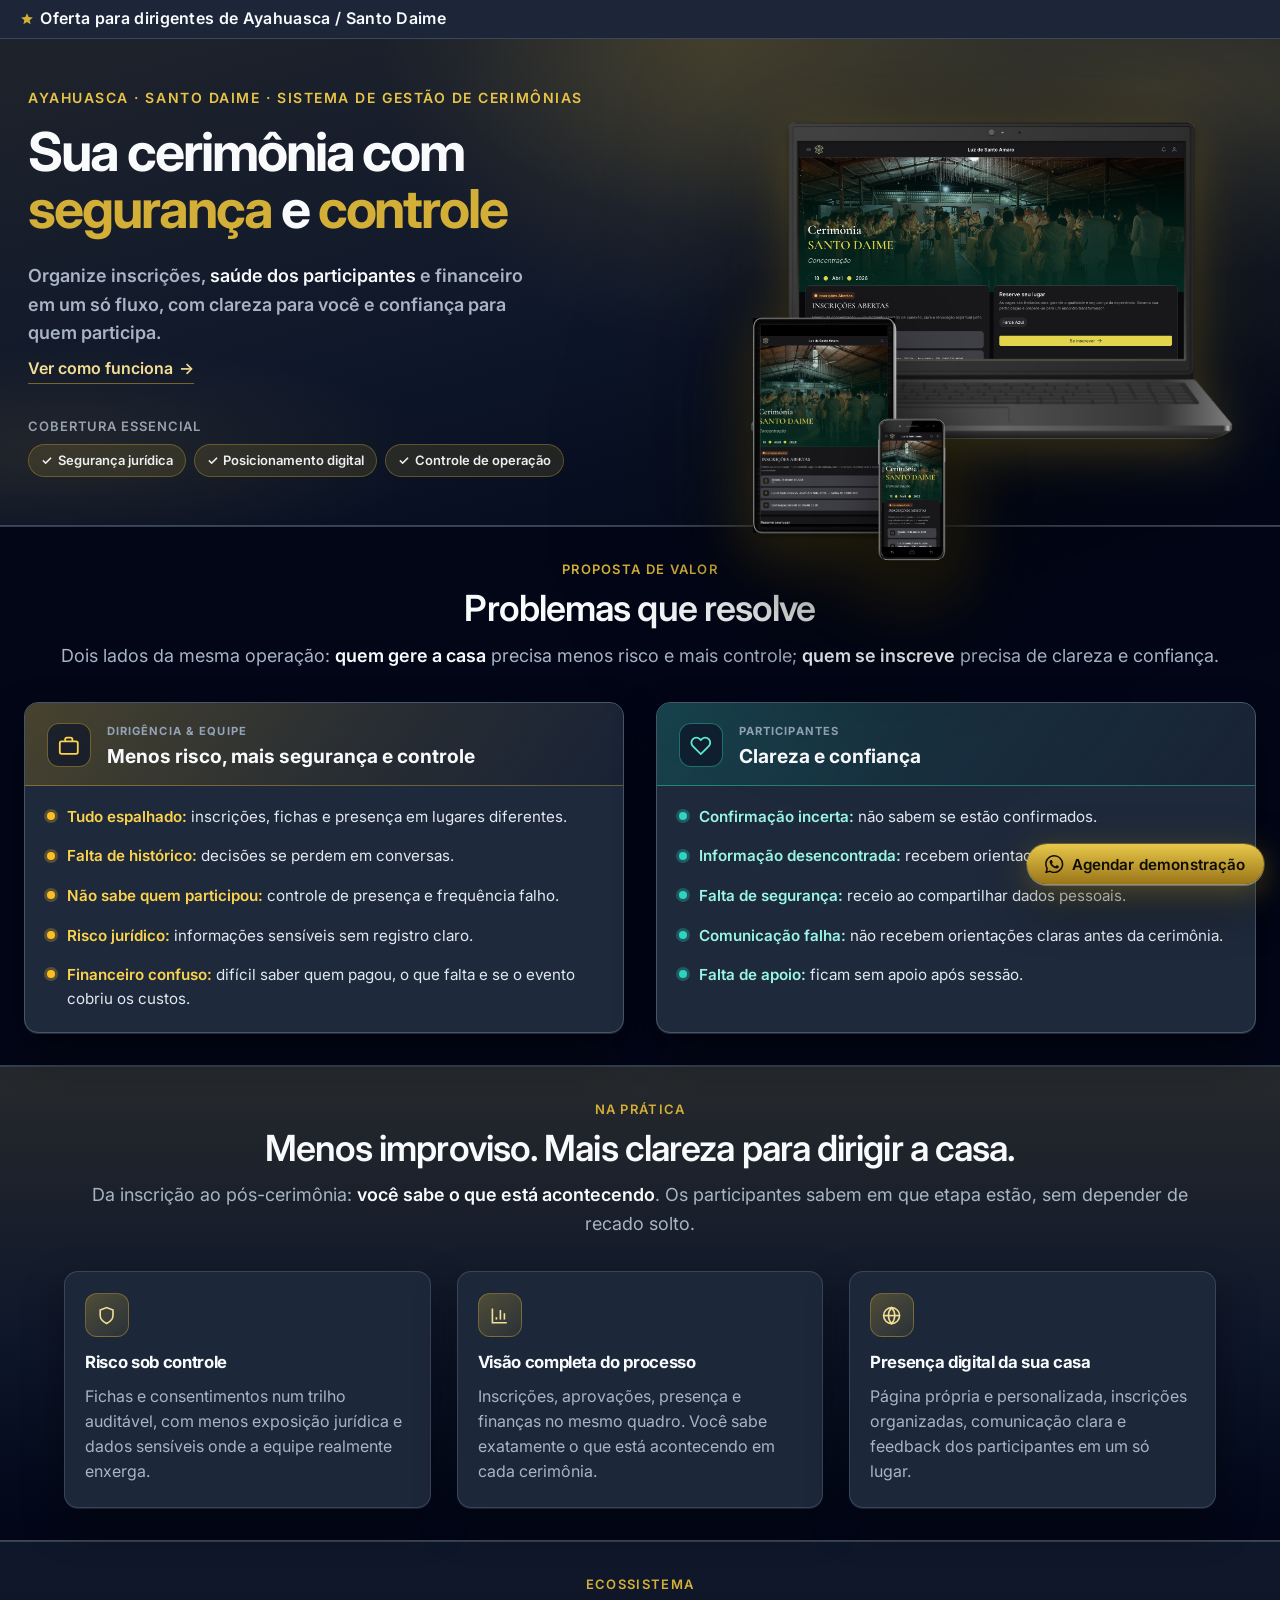
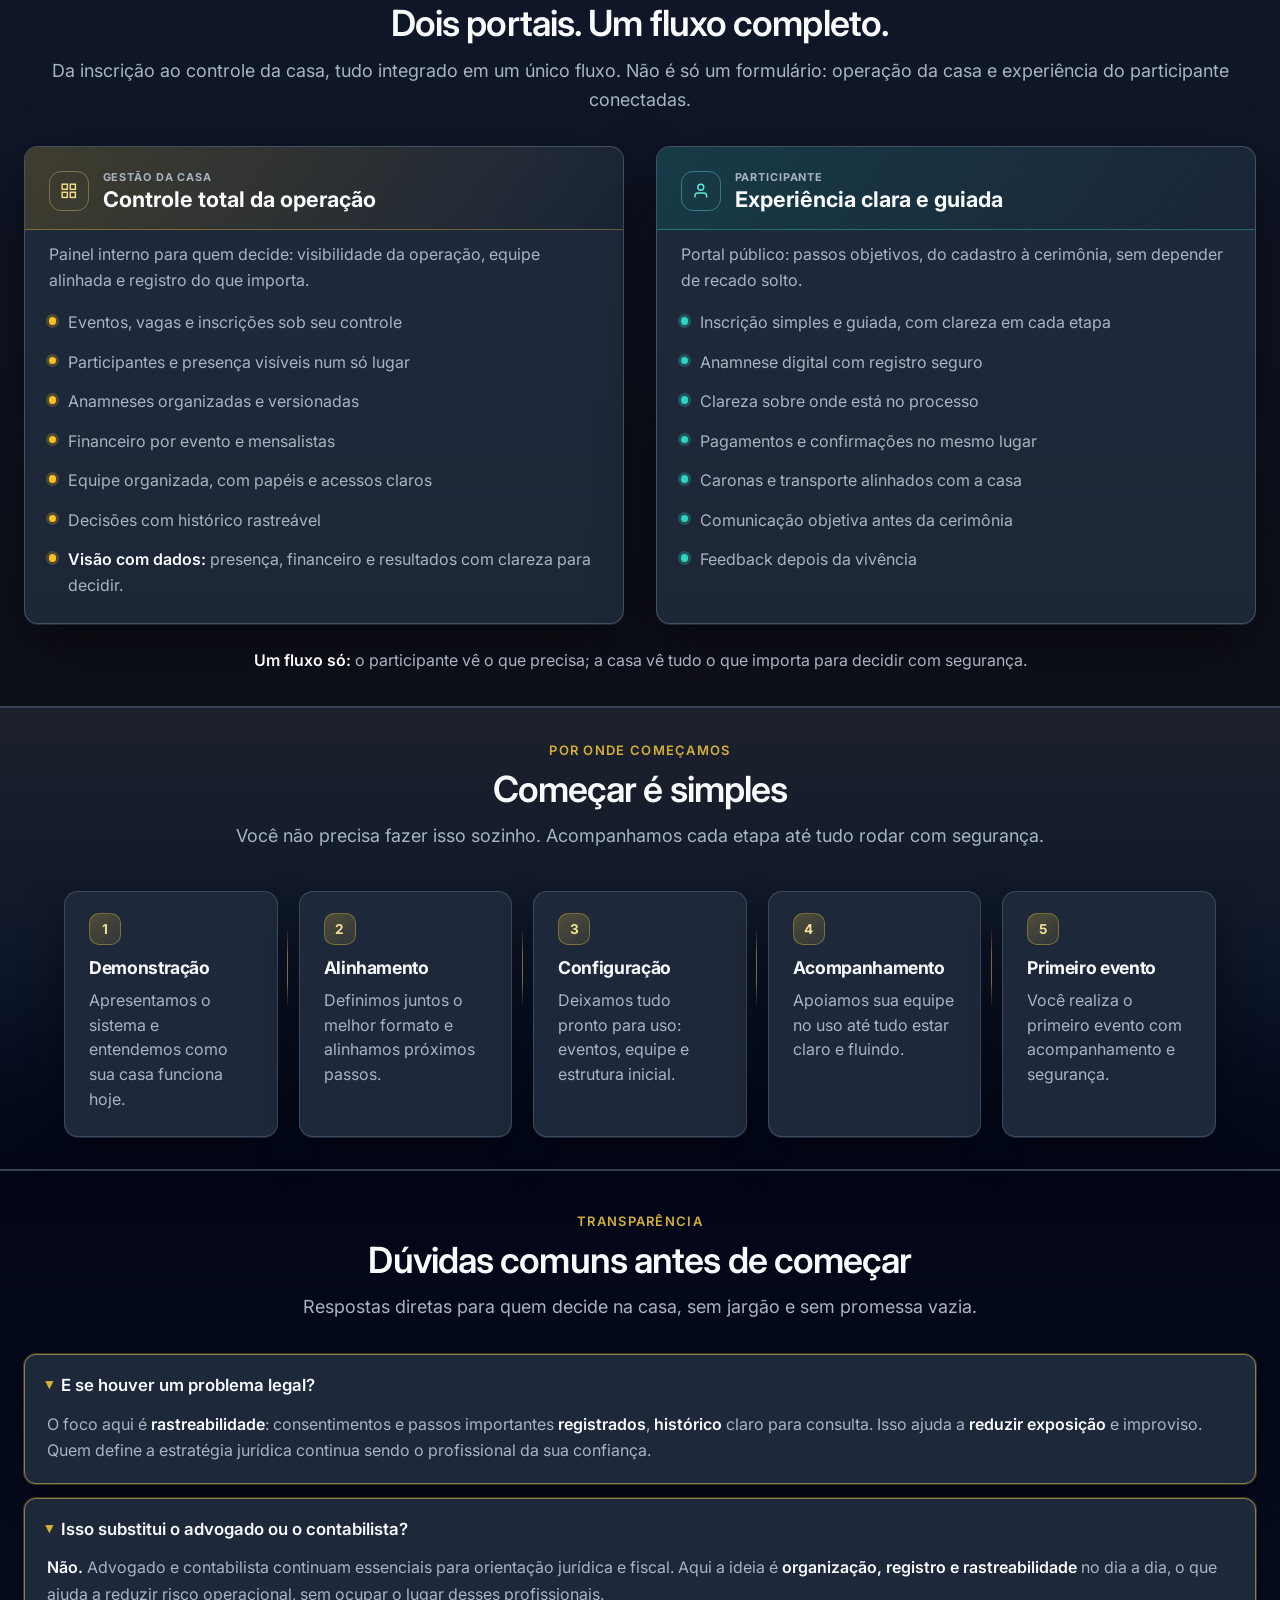
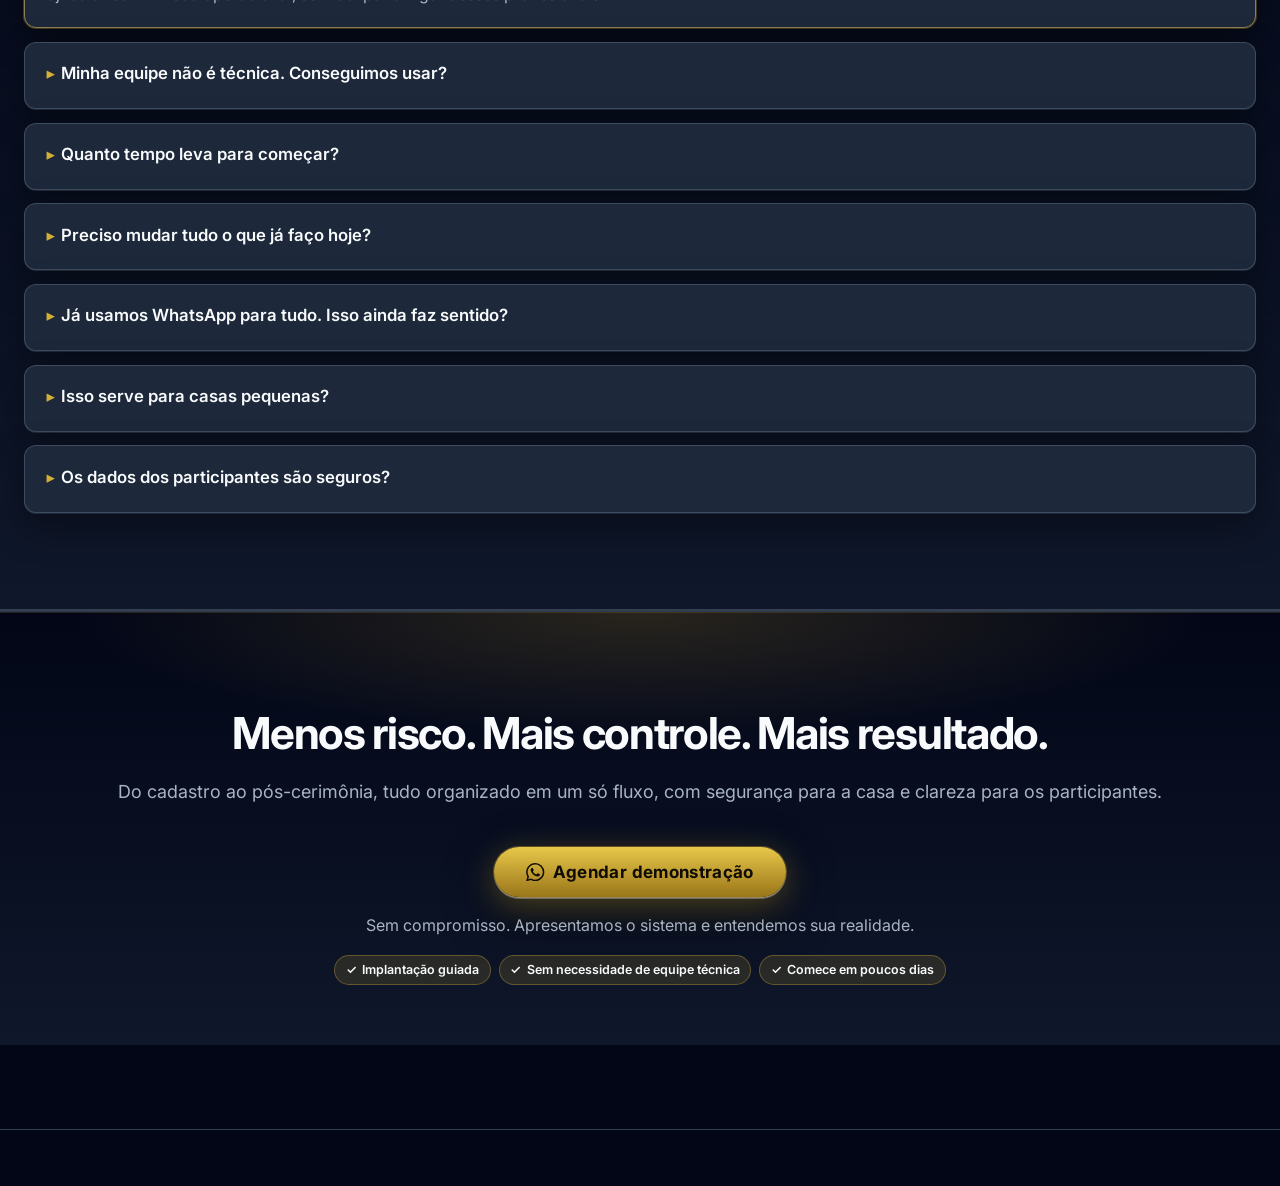
==== commit 50bf17ba: "ajuste nomeclatura" ====
--- a/index.html
+++ b/index.html
@@ -13,9 +13,9 @@
   <meta property="og:description"
     content="Organize inscrições, saúde dos participantes e financeiro em um só fluxo, com clareza para você e confiança para quem participa" />
   <meta property="og:type" content="website" />
-  <meta property="og:url" content="https://devinvestidor.github.io/aya-site/" />
-  <meta property="og:image" content="https://devinvestidor.github.io/aya-site/preview.png" />
-  <meta property="og:image:secure_url" content="https://devinvestidor.github.io/aya-site/preview.png" />
+  <meta property="og:url" content="https://www.portaldoluar.com.br/" />
+  <meta property="og:image" content="https://www.portaldoluar.com.br/preview.png" />
+  <meta property="twitter:image" content="https://www.portaldoluar.com.br/preview.png" />
   <meta property="og:image:type" content="image/png" />
   <meta property="og:image:width" content="1200" />
   <meta property="og:image:height" content="630" />
@@ -25,7 +25,7 @@
   <meta name="twitter:title" content="Gestão de Cerimônias Ayahuasca / Santo Daime" />
   <meta name="twitter:description"
     content="Organize inscrições, saúde dos participantes e financeiro em um só fluxo, com clareza para você e confiança para quem participa" />
-  <meta name="twitter:image" content="https://devinvestidor.github.io/aya-site/preview.png" />
+  <meta name="twitter:image" content="https://www.portaldoluar.com.br/preview.png" />
   <link rel="icon" href="./assets/icons/favicon.svg" type="image/svg+xml" />
   <link rel="preconnect" href="https://fonts.googleapis.com" />
   <link rel="preconnect" href="https://fonts.gstatic.com" crossorigin />
@@ -173,8 +173,7 @@
                   <li>
                     <span class="landing-solution__pains-split-dot" aria-hidden="true"></span>
                     <span><strong class="text-strong">Financeiro confuso:</strong> difícil saber quem pagou, o que falta
-                      e se o evento deu
-                      lucro.</span>
+                      e se o evento cobriu os custos.</span>
                   </li>
                 </ul>
               </div>
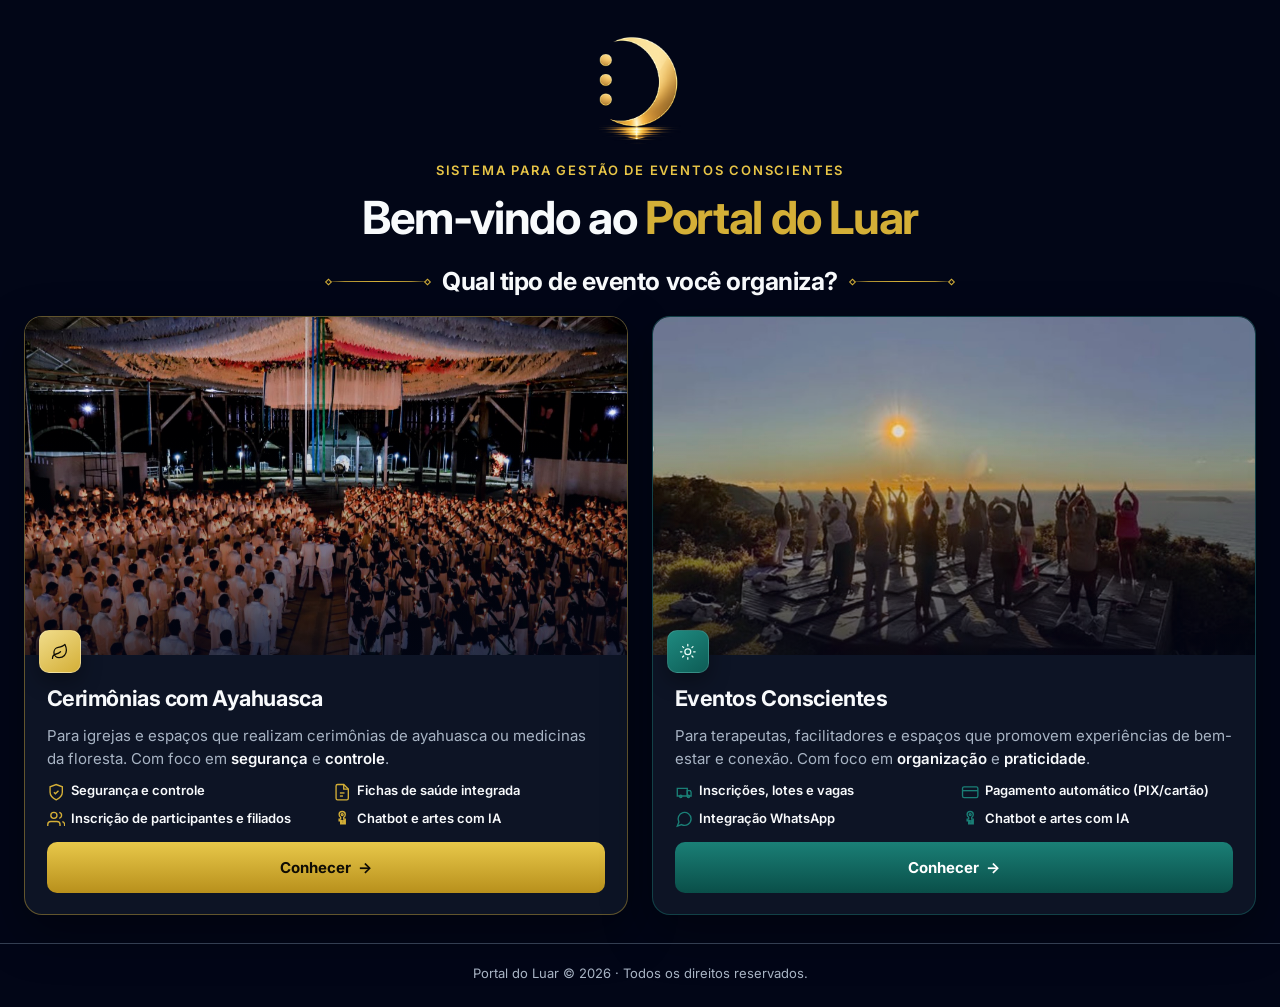
==== commit 4140e858: "melhoria site" ====
--- a/index.html
+++ b/index.html
@@ -1,794 +1,164 @@
 <!DOCTYPE html>
-<html lang="pt-BR" data-sales-whatsapp="5548991490912"
-  data-sales-message="Olá! Tenho interesse em agendar uma demonstração." data-sales-email="">
+<html lang="pt-BR">
 
 <head>
   <meta charset="utf-8" />
   <meta name="viewport" content="width=device-width, initial-scale=1, viewport-fit=cover" />
   <meta name="theme-color" content="#020617" />
   <meta name="description"
-    content="Organize inscrições, saúde dos participantes e financeiro em um só fluxo, com clareza para você e confiança para quem participa" />
-  <title>Gestão de Cerimônias Ayahuasca / Santo Daime</title>
-  <meta property="og:title" content="Gestão de Cerimônias Ayahuasca / Santo Daime" />
+    content="Portal do Luar — gestão para cerimônias com ayahuasca e para organizadores de eventos conscientes." />
+  <title>Portal do Luar — Sistema de Gestão de Cerimônias</title>
+  <meta property="og:title" content="Portal do Luar — Sistema de Gestão de Cerimônias" />
   <meta property="og:description"
-    content="Organize inscrições, saúde dos participantes e financeiro em um só fluxo, com clareza para você e confiança para quem participa" />
+    content="Qual tipo de evento você organiza? Cerimônias com ayahuasca ou eventos conscientes — escolha e veja a solução." />
   <meta property="og:type" content="website" />
   <meta property="og:url" content="https://www.portaldoluar.com.br/" />
   <meta property="og:image" content="https://www.portaldoluar.com.br/preview.png" />
-  <meta property="twitter:image" content="https://www.portaldoluar.com.br/preview.png" />
-  <meta property="og:image:type" content="image/png" />
-  <meta property="og:image:width" content="1200" />
-  <meta property="og:image:height" content="630" />
-  <meta property="og:image:alt"
-    content="Pré-visualização da interface de gestão de cerimônias Ayahuasca e Santo Daime." />
   <meta name="twitter:card" content="summary_large_image" />
-  <meta name="twitter:title" content="Gestão de Cerimônias Ayahuasca / Santo Daime" />
+  <meta name="twitter:title" content="Portal do Luar — Sistema de Gestão de Cerimônias" />
   <meta name="twitter:description"
-    content="Organize inscrições, saúde dos participantes e financeiro em um só fluxo, com clareza para você e confiança para quem participa" />
+    content="Qual tipo de evento você organiza? Cerimônias com ayahuasca ou eventos conscientes." />
   <meta name="twitter:image" content="https://www.portaldoluar.com.br/preview.png" />
-  <link rel="icon" href="./assets/icons/favicon.svg" type="image/svg+xml" />
+  <link rel="icon" type="image/png" href="./assets/icons/favicon.png" />
+  <link rel="icon" href="./assets/icons/favicon.ico" sizes="any" />
+  <link rel="apple-touch-icon" href="./assets/icons/favicon.png" />
   <link rel="preconnect" href="https://fonts.googleapis.com" />
   <link rel="preconnect" href="https://fonts.gstatic.com" crossorigin />
   <link href="https://fonts.googleapis.com/css2?family=Inter:wght@400;500;600;700&display=swap" rel="stylesheet" />
   <link rel="stylesheet" href="./styles.css" />
 </head>
 
-<body class="solucao-page-root">
-  <header class="landing-sales-shell__bar" role="banner">
-    <div class="landing-sales-shell__bar-inner">
-      <p class="landing-sales-shell__title">
-        <span class="landing-sales-shell__title-star" aria-hidden="true">
-          <svg xmlns="http://www.w3.org/2000/svg" width="14" height="14" viewBox="0 0 24 24" fill="currentColor">
-            <path d="M12 17.27 18.18 21l-1.64-7.03L22 9.24l-7.19-.61L12 2 9.19 8.63 2 9.24l5.46 4.73L5.82 21z" />
-          </svg>
-        </span>
-        Oferta para dirigentes de Ayahuasca / Santo Daime
+<body class="solucao-page-root hub-page-root">
+  <main class="hub-main">
+    <div class="container hub-main__inner">
+      <img
+        class="hub-logo"
+        src="./assets/images/hub/logo-mark.png"
+        width="95"
+        height="128"
+        alt="Portal do Luar"
+        decoding="async"
+      />
+      <p class="hub-eyebrow">Sistema para gestão de eventos conscientes</p>
+      <h1 class="hub-hero-title">
+        Bem-vindo ao <span class="hub-hero-title__brand">Portal do Luar</span>
+      </h1>
+
+      <p class="hub-prompt">
+        <span class="hub-prompt__rule" aria-hidden="true"></span>
+        <span class="hub-prompt__text">Qual tipo de evento você organiza?</span>
+        <span class="hub-prompt__rule" aria-hidden="true"></span>
       </p>
+
+      <div class="hub-paths" role="list">
+        <a class="hub-path hub-path--ayahuasca" role="listitem" href="./casas-ayahuasca/index.html">
+          <div class="hub-path__visual hub-path__visual--ayahuasca" aria-hidden="true">
+            <img src="./assets/images/hub/casas-ayahuasca.jpg" width="1024" height="682" alt="" decoding="async" />
+            <span class="hub-path__badge hub-path__badge--gold" aria-hidden="true">
+              <svg viewBox="0 0 24 24" fill="none" stroke="currentColor" stroke-width="1.75" stroke-linecap="round" stroke-linejoin="round">
+                <path d="M11 20A7 7 0 0 1 9.8 6.1C15.5 5 17 4.48 19 2c1 2 2 4.18 2 8 0 5.5-3.86 10-10 10Z" />
+                <path d="M2 21c0-3 1.85-5.36 5.08-6C9.5 14.52 12 13 13 12" />
+              </svg>
+            </span>
+          </div>
+          <div class="hub-path__body">
+            <h2 class="hub-path__title">Cerimônias com Ayahuasca</h2>
+            <p class="hub-path__text">
+              Para igrejas e espaços que realizam cerimônias de ayahuasca ou medicinas da floresta. Com foco em
+              <strong>segurança</strong> e <strong>controle</strong>.
+            </p>
+            <ul class="hub-path__chips">
+              <li>
+                <span class="hub-path__chip-icon" aria-hidden="true">
+                  <svg viewBox="0 0 24 24" fill="none" stroke="currentColor" stroke-width="1.75"><path d="M12 22s8-4 8-10V5l-8-3-8 3v7c0 6 8 10 8 10z"/><path d="M9 12l2 2 4-4"/></svg>
+                </span>
+                Segurança e controle
+              </li>
+              <li>
+                <span class="hub-path__chip-icon" aria-hidden="true">
+                  <svg viewBox="0 0 24 24" fill="none" stroke="currentColor" stroke-width="1.75"><path d="M14 2H6a2 2 0 0 0-2 2v16a2 2 0 0 0 2 2h12a2 2 0 0 0 2-2V8z"/><path d="M14 2v6h6"/><path d="M9 13h6"/><path d="M9 17h4"/></svg>
+                </span>
+                Fichas de saúde integrada
+              </li>
+              <li>
+                <span class="hub-path__chip-icon" aria-hidden="true">
+                  <svg viewBox="0 0 24 24" fill="none" stroke="currentColor" stroke-width="1.75"><path d="M17 21v-2a4 4 0 0 0-4-4H5a4 4 0 0 0-4 4v2"/><circle cx="9" cy="7" r="4"/><path d="M23 21v-2a4 4 0 0 0-3-3.87"/><path d="M16 3.13a4 4 0 0 1 0 7.75"/></svg>
+                </span>
+                Inscrição de participantes e filiados
+              </li>
+              <li>
+                <span class="hub-path__chip-icon" aria-hidden="true">
+                  <svg viewBox="0 0 24 24" fill="none" stroke="currentColor" stroke-width="1.75"><path d="M12 2a4 4 0 0 1 4 4c0 1.5-.8 2.8-2 3.5V12h2v2h-2v2h2v2h-6v-2h2v-2H8v-2h2v-2.5C8.8 8.8 8 7.5 8 6a4 4 0 0 1 4-4z"/><circle cx="12" cy="6" r="1.25"/></svg>
+                </span>
+                Chatbot e artes com IA
+              </li>
+            </ul>
+            <span class="hub-path__btn hub-path__btn--gold">
+              Conhecer
+              <span aria-hidden="true">→</span>
+            </span>
+          </div>
+        </a>
+
+        <a class="hub-path hub-path--eventos" role="listitem" href="./eventos-conscientes/index.html">
+          <div class="hub-path__visual hub-path__visual--eventos" aria-hidden="true">
+            <img src="./assets/images/hub/eventos-conscientes.jpg" width="864" height="999" alt="" decoding="async" />
+            <span class="hub-path__badge hub-path__badge--teal" aria-hidden="true">
+              <svg viewBox="0 0 24 24" fill="none" stroke="currentColor" stroke-width="1.75" stroke-linecap="round" stroke-linejoin="round">
+                <circle cx="12" cy="12" r="4" />
+                <path d="M12 2v2M12 20v2M4.93 4.93l1.41 1.41M17.66 17.66l1.41 1.41M2 12h2M20 12h2M4.93 19.07l1.41-1.41M17.66 6.34l1.41-1.41" />
+              </svg>
+            </span>
+          </div>
+          <div class="hub-path__body">
+            <h2 class="hub-path__title">Eventos Conscientes</h2>
+            <p class="hub-path__text">
+              
+
+
+              Para terapeutas, facilitadores e espaços que promovem experiências de bem-estar e conexão. Com foco em
+              <strong>organização</strong> e <strong>praticidade</strong>.
+              
+            </p>
+            <ul class="hub-path__chips hub-path__chips--teal">
+              <li>
+                <span class="hub-path__chip-icon" aria-hidden="true">
+                  <svg viewBox="0 0 24 24" fill="none" stroke="currentColor" stroke-width="1.75"><path d="M3 7h13v10H3z"/><path d="M16 10h4l1 2v5h-5V10z"/><circle cx="7.5" cy="17.5" r="1.5"/><circle cx="17.5" cy="17.5" r="1.5"/></svg>
+                </span>
+                Inscrições, lotes e vagas
+              </li>
+              <li>
+                <span class="hub-path__chip-icon" aria-hidden="true">
+                  <svg viewBox="0 0 24 24" fill="none" stroke="currentColor" stroke-width="1.75"><rect x="2" y="5" width="20" height="14" rx="2"/><path d="M2 10h20"/></svg>
+                </span>
+                Pagamento automático (PIX/cartão)
+              </li>
+              <li>
+                <span class="hub-path__chip-icon" aria-hidden="true">
+                  <svg viewBox="0 0 24 24" fill="none" stroke="currentColor" stroke-width="1.75"><path d="M21 11.5a8.5 8.5 0 0 1-12.4 7.5L3 21l2.1-5.2A8.5 8.5 0 1 1 21 11.5z"/></svg>
+                </span>
+                Integração WhatsApp
+              </li>
+              <li>
+                <span class="hub-path__chip-icon" aria-hidden="true">
+                  <svg viewBox="0 0 24 24" fill="none" stroke="currentColor" stroke-width="1.75"><path d="M12 2a4 4 0 0 1 4 4c0 1.5-.8 2.8-2 3.5V12h2v2h-2v2h2v2h-6v-2h2v-2H8v-2h2v-2.5C8.8 8.8 8 7.5 8 6a4 4 0 0 1 4-4z"/><circle cx="12" cy="6" r="1.25"/></svg>
+                </span>
+                Chatbot e artes com IA
+              </li>
+            </ul>
+            <span class="hub-path__btn hub-path__btn--teal">
+              Conhecer
+              <span aria-hidden="true">→</span>
+            </span>
+          </div>
+        </a>
+      </div>
     </div>
-  </header>
-
-  <main>
-    <article class="landing-solution">
-      <!-- Hero -->
-      <section class="landing-solution__hero" aria-labelledby="landing-solution-title">
-        <div class="container landing-solution__hero-inner">
-          <div class="landing-solution__hero-grid">
-            <div class="landing-solution__hero-copy mb-4 lg-mb-0">
-              <p class="landing-solution__hero-eyebrow">Ayahuasca · Santo Daime · Sistema de Gestão de Cerimônias</p>
-              <h1 id="landing-solution-title" class="landing-solution__hero-title">
-                Sua cerimônia com <span class="landing-solution__hero-title-accent">segurança</span> e
-                <span class="landing-solution__hero-title-accent">controle</span><br />
-
-              </h1>
-              <p class="landing-solution__hero-lead text-muted">
-                Organize inscrições, <strong class="text-strong">saúde dos participantes</strong> e financeiro em um só
-                fluxo, com clareza para você e confiança para quem participa.
-              </p>
-
-              <p class="landing-solution__hero-how">
-                <a href="#na-pratica" class="landing-solution__hero-how-link">
-                  Ver como funciona
-                  <span class="landing-solution__hero-how-arrow" aria-hidden="true">→</span>
-                </a>
-              </p>
-              <p class="landing-solution__hero-trust-label">Cobertura essencial</p>
-              <div class="landing-solution__trust landing-solution__trust--hero">
-                <span class="landing-solution__trust-pill"><span aria-hidden="true">✓</span> Segurança jurídica</span>
-                <span class="landing-solution__trust-pill"><span aria-hidden="true">✓</span> Posicionamento
-                  digital</span>
-                <span class="landing-solution__trust-pill"><span aria-hidden="true">✓</span> Controle de operação</span>
-              </div>
-            </div>
-
-            <div class="landing-solution__hero-visual">
-              <figure class="landing-solution__live landing-solution__live--devices landing-solution__live--hero"
-                aria-label="Pré-visualização da interface em notebook, tablet e celular">
-                <div
-                  class="landing-solution__live-stack landing-solution__live-stack--laptop-tablet landing-solution__live-stack--hero">
-                  <div class="landing-solution__live-layer landing-solution__live-layer--laptop-only"
-                    aria-hidden="true">
-                    <div class="landing-solution__live-screen"
-                      style="left: 12.1582%; top: 7.1881%; width: 75.6836%; height: 66.7431%">
-                      <img class="landing-solution__live-shot" src="./assets/images/tela-inicial-desktop-dark.png"
-                        width="1440" height="900" alt="" decoding="async" fetchpriority="high" />
-                    </div>
-                    <img class="landing-solution__live-frame" src="./assets/images/mock-laptop-layer.png" width="2048"
-                      height="1308" alt="" decoding="async" fetchpriority="high" />
-                  </div>
-                  <div class="landing-solution__live-layer landing-solution__live-layer--tablet-overlap"
-                    aria-hidden="true">
-                    <div class="landing-solution__live-screen"
-                      style="left: 3.75%; top: 1.5023%; width: 92.6389%; height: 95.1174%">
-                      <img class="landing-solution__live-shot" src="./assets/images/tela-inicial-tablet-dark.png"
-                        width="834" height="1194" alt="" decoding="async" />
-                    </div>
-                    <img class="landing-solution__live-frame" src="./assets/images/mock-tablet-layer.png" width="720"
-                      height="1065" alt="" decoding="async" />
-                    <div class="landing-solution__live-phone-on-tablet">
-                      <div class="landing-solution__live-screen"
-                        style="left: 20.8008%; top: 12.5%; width: 57.9102%; height: 74.2188%">
-                        <img class="landing-solution__live-shot" src="./assets/images/tela-inicial-mobile-dark.png"
-                          width="780" height="1688" alt="" decoding="async" />
-                      </div>
-                      <img class="landing-solution__live-frame" src="./assets/images/mock-phone-layer.png" width="1024"
-                        height="1536" alt="" decoding="async" />
-                    </div>
-                  </div>
-                </div>
-              </figure>
-            </div>
-          </div>
-        </div>
-      </section>
-
-      <hr class="ls-divider" />
-
-      <!-- Problemas -->
-      <section class="landing-solution__pains-split" aria-labelledby="landing-pains-split-title">
-        <div class="container">
-          <p class="kicker">Proposta de valor</p>
-          <h2 id="landing-pains-split-title" class="section-title">Problemas que resolve</h2>
-          <p class="section-lead">
-            Dois lados da mesma operação: <strong class="text-strong">quem gere a casa</strong> precisa menos risco e
-            mais
-            controle; <strong class="text-strong">quem se inscreve</strong> precisa de clareza e confiança.
-          </p>
-
-          <div class="ls-grid ls-grid--2">
-            <div class="mb-4 lg-mb-0">
-              <div class="landing-solution__pains-split-panel landing-solution__pains-split-panel--staff">
-                <div class="landing-solution__pains-split-panel-head">
-                  <span class="landing-solution__pains-split-icon" aria-hidden="true">
-                    <svg viewBox="0 0 24 24" fill="none" stroke="currentColor" stroke-width="2" aria-hidden="true">
-                      <rect x="2" y="7" width="20" height="14" rx="2" />
-                      <path d="M16 7V5a2 2 0 0 0-2-2h-4a2 2 0 0 0-2 2v2" />
-                    </svg>
-                  </span>
-                  <div>
-                    <p class="landing-solution__pains-split-label">Dirigência &amp; equipe</p>
-                    <p class="landing-solution__pains-split-headline">Menos risco, mais segurança e controle</p>
-                  </div>
-                </div>
-                <ul class="landing-solution__pains-split-list">
-                  <li>
-                    <span class="landing-solution__pains-split-dot" aria-hidden="true"></span>
-                    <span><strong class="text-strong">Tudo espalhado:</strong> inscrições, fichas e presença em lugares
-                      diferentes.</span>
-                  </li>
-                  <li>
-                    <span class="landing-solution__pains-split-dot" aria-hidden="true"></span>
-                    <span><strong class="text-strong">Falta de histórico:</strong> decisões se perdem em
-                      conversas.</span>
-                  </li>
-                  <li>
-                    <span class="landing-solution__pains-split-dot" aria-hidden="true"></span>
-                    <span><strong class="text-strong">Não sabe quem participou:</strong> controle de presença e
-                      frequência falho.</span>
-                  </li>
-                  <li>
-                    <span class="landing-solution__pains-split-dot" aria-hidden="true"></span>
-                    <span><strong class="text-strong">Risco jurídico:</strong> informações sensíveis sem registro
-                      claro.</span>
-                  </li>
-                  <li>
-                    <span class="landing-solution__pains-split-dot" aria-hidden="true"></span>
-                    <span><strong class="text-strong">Financeiro confuso:</strong> difícil saber quem pagou, o que falta
-                      e se o evento cobriu os custos.</span>
-                  </li>
-                </ul>
-              </div>
-            </div>
-            <div>
-              <div class="landing-solution__pains-split-panel landing-solution__pains-split-panel--participant">
-                <div class="landing-solution__pains-split-panel-head">
-                  <span class="landing-solution__pains-split-icon" aria-hidden="true">
-                    <svg viewBox="0 0 24 24" fill="none" stroke="currentColor" stroke-width="2" aria-hidden="true">
-                      <path
-                        d="M20.84 4.61a5.5 5.5 0 0 0-7.78 0L12 5.67l-1.06-1.06a5.5 5.5 0 0 0-7.78 7.78l1.06 1.06L12 21.23l7.78-7.78 1.06-1.06a5.5 5.5 0 0 0 0-7.78z" />
-                    </svg>
-                  </span>
-                  <div>
-                    <p class="landing-solution__pains-split-label">Participantes</p>
-                    <p class="landing-solution__pains-split-headline">Clareza e confiança</p>
-                  </div>
-                </div>
-                <ul class="landing-solution__pains-split-list">
-                  <li>
-                    <span class="landing-solution__pains-split-dot landing-solution__pains-split-dot--participant"
-                      aria-hidden="true"></span>
-                    <span><strong class="text-strong">Confirmação incerta:</strong> não sabem se estão
-                      confirmados.</span>
-                  </li>
-                  <li>
-                    <span class="landing-solution__pains-split-dot landing-solution__pains-split-dot--participant"
-                      aria-hidden="true"></span>
-                    <span><strong class="text-strong">Informação desencontrada:</strong> recebem orientações
-                      diferentes.</span>
-                  </li>
-                  <li>
-                    <span class="landing-solution__pains-split-dot landing-solution__pains-split-dot--participant"
-                      aria-hidden="true"></span>
-                    <span><strong class="text-strong">Falta de segurança:</strong> receio ao compartilhar dados
-                      pessoais.</span>
-                  </li>
-                  <li>
-                    <span class="landing-solution__pains-split-dot landing-solution__pains-split-dot--participant"
-                      aria-hidden="true"></span>
-                    <span><strong class="text-strong">Comunicação falha:</strong> não recebem orientações claras antes
-                      da cerimônia.</span>
-                  </li>
-                  <li>
-                    <span class="landing-solution__pains-split-dot landing-solution__pains-split-dot--participant"
-                      aria-hidden="true"></span>
-                    <span><strong class="text-strong">Falta de apoio:</strong> ficam sem apoio após sessão.</span>
-                  </li>
-                </ul>
-              </div>
-            </div>
-          </div>
-        </div>
-      </section>
-
-      <hr class="ls-divider" />
-
-      <!-- Na prática -->
-      <section id="na-pratica" class="landing-solution__value" aria-labelledby="landing-value-title">
-        <div class="container">
-          <p class="kicker">Na prática</p>
-          <h2 id="landing-value-title" class="section-title landing-solution__value-title">
-            Menos improviso. Mais clareza para dirigir a casa.
-          </h2>
-          <p class="section-lead">
-            Da inscrição ao pós-cerimônia: <strong class="text-strong">você sabe o que está acontecendo</strong>. Os
-            participantes
-            sabem em que etapa estão, sem depender de recado solto.
-          </p>
-
-          <div class="ls-grid ls-grid--3">
-            <div>
-              <div class="landing-solution__value-card">
-                <span class="landing-solution__value-icon" aria-hidden="true">
-                  <svg viewBox="0 0 24 24" fill="none" stroke="currentColor" stroke-width="2">
-                    <path d="M12 22s8-4 8-10V5l-8-3-8 3v7c0 6 8 10 8 10z" />
-                  </svg>
-                </span>
-                <h3 class="landing-solution__value-card-title">Risco sob controle</h3>
-                <p class="landing-solution__value-card-text">
-                  Fichas e consentimentos num trilho auditável, com menos exposição jurídica e dados sensíveis onde a
-                  equipe realmente
-                  enxerga.
-                </p>
-              </div>
-            </div>
-            <div>
-              <div class="landing-solution__value-card">
-                <span class="landing-solution__value-icon" aria-hidden="true">
-                  <svg viewBox="0 0 24 24" fill="none" stroke="currentColor" stroke-width="2">
-                    <path d="M3 3v18h18" />
-                    <path d="M18 17V9" />
-                    <path d="M13 17V5" />
-                    <path d="M8 17v-3" />
-                  </svg>
-                </span>
-                <h3 class="landing-solution__value-card-title">Visão completa do processo</h3>
-                <p class="landing-solution__value-card-text">
-                  Inscrições, aprovações, presença e finanças no mesmo quadro. Você sabe exatamente o que está
-                  acontecendo em cada
-                  cerimônia.
-                </p>
-              </div>
-            </div>
-            <div>
-              <div class="landing-solution__value-card">
-                <span class="landing-solution__value-icon" aria-hidden="true">
-                  <svg viewBox="0 0 24 24" fill="none" stroke="currentColor" stroke-width="2">
-                    <circle cx="12" cy="12" r="10" />
-                    <path d="M2 12h20" />
-                    <path
-                      d="M12 2a15.3 15.3 0 0 1 4 10 15.3 15.3 0 0 1-4 10 15.3 15.3 0 0 1-4-10 15.3 15.3 0 0 1 4-10z" />
-                  </svg>
-                </span>
-                <h3 class="landing-solution__value-card-title">Presença digital da sua casa</h3>
-                <p class="landing-solution__value-card-text">
-                  Página própria e personalizada, inscrições organizadas, comunicação clara e feedback dos participantes
-                  em um só lugar.
-                </p>
-              </div>
-            </div>
-          </div>
-        </div>
-      </section>
-
-      <hr class="ls-divider" />
-
-      <!-- Ecossistema -->
-      <section class="landing-solution__portals" aria-labelledby="landing-portals-title">
-        <div class="container landing-solution__portals-inner">
-          <p class="kicker">Ecossistema</p>
-          <h2 id="landing-portals-title" class="section-title">Dois portais. Um fluxo completo.</h2>
-          <p class="section-lead">
-            Da inscrição ao controle da casa, tudo integrado em um único fluxo. Não é só um formulário: operação da casa
-            e experiência do
-            participante conectadas.
-          </p>
-
-          <div class="ls-grid ls-grid--2 landing-solution__portals-row">
-            <div class="mb-5 landing-solution__portals-col">
-              <div class="landing-solution__portal-panel landing-solution__portal-panel--admin">
-                <div class="landing-solution__portal-panel-head">
-                  <span class="landing-solution__portal-icon" aria-hidden="true">
-                    <svg viewBox="0 0 24 24" fill="none" stroke="currentColor" stroke-width="2">
-                      <rect x="3" y="3" width="7" height="7" />
-                      <rect x="14" y="3" width="7" height="7" />
-                      <rect x="14" y="14" width="7" height="7" />
-                      <rect x="3" y="14" width="7" height="7" />
-                    </svg>
-                  </span>
-                  <div style="min-width: 0; flex: 1">
-                    <p class="landing-solution__portal-label">Gestão da casa</p>
-                    <p class="landing-solution__portal-headline">Controle total da operação</p>
-                  </div>
-                </div>
-                <p class="landing-solution__portal-intro">
-                  Painel interno para quem decide: visibilidade da operação, equipe alinhada e registro do que importa.
-                </p>
-                <ul class="landing-solution__portal-list">
-                  <li>
-                    <span class="landing-solution__portal-dot" aria-hidden="true"></span>
-                    <span>Eventos, vagas e inscrições sob seu controle</span>
-                  </li>
-                  <li>
-                    <span class="landing-solution__portal-dot" aria-hidden="true"></span>
-                    <span>Participantes e presença visíveis num só lugar</span>
-                  </li>
-                  <li>
-                    <span class="landing-solution__portal-dot" aria-hidden="true"></span>
-                    <span>Anamneses organizadas e versionadas</span>
-                  </li>
-                  <li>
-                    <span class="landing-solution__portal-dot" aria-hidden="true"></span>
-                    <span>Financeiro por evento e mensalistas</span>
-                  </li>
-                  <li>
-                    <span class="landing-solution__portal-dot" aria-hidden="true"></span>
-                    <span>Equipe organizada, com papéis e acessos claros</span>
-                  </li>
-                  <li>
-                    <span class="landing-solution__portal-dot" aria-hidden="true"></span>
-                    <span>Decisões com histórico rastreável</span>
-                  </li>
-                  <li>
-                    <span class="landing-solution__portal-dot" aria-hidden="true"></span>
-                    <span><strong class="text-strong">Visão com dados:</strong> presença, financeiro e resultados com
-                      clareza para decidir.</span>
-                  </li>
-                </ul>
-              </div>
-            </div>
-            <div class="landing-solution__portals-col">
-              <div class="landing-solution__portal-panel landing-solution__portal-panel--participant">
-                <div class="landing-solution__portal-panel-head">
-                  <span class="landing-solution__portal-icon" aria-hidden="true">
-                    <svg viewBox="0 0 24 24" fill="none" stroke="currentColor" stroke-width="2">
-                      <path d="M20 21v-2a4 4 0 0 0-4-4H8a4 4 0 0 0-4 4v2" />
-                      <circle cx="12" cy="7" r="4" />
-                    </svg>
-                  </span>
-                  <div style="min-width: 0; flex: 1">
-                    <p class="landing-solution__portal-label">Participante</p>
-                    <p class="landing-solution__portal-headline">Experiência clara e guiada</p>
-                  </div>
-                </div>
-                <p class="landing-solution__portal-intro">
-                  Portal público: passos objetivos, do cadastro à cerimônia, sem depender de recado solto.
-                </p>
-                <ul class="landing-solution__portal-list">
-                  <li>
-                    <span class="landing-solution__portal-dot landing-solution__portal-dot--participant"
-                      aria-hidden="true"></span>
-                    <span>Inscrição simples e guiada, com clareza em cada etapa</span>
-                  </li>
-                  <li>
-                    <span class="landing-solution__portal-dot landing-solution__portal-dot--participant"
-                      aria-hidden="true"></span>
-                    <span>Anamnese digital com registro seguro</span>
-                  </li>
-                  <li>
-                    <span class="landing-solution__portal-dot landing-solution__portal-dot--participant"
-                      aria-hidden="true"></span>
-                    <span>Clareza sobre onde está no processo</span>
-                  </li>
-                  <li>
-                    <span class="landing-solution__portal-dot landing-solution__portal-dot--participant"
-                      aria-hidden="true"></span>
-                    <span>Pagamentos e confirmações no mesmo lugar</span>
-                  </li>
-                  <li>
-                    <span class="landing-solution__portal-dot landing-solution__portal-dot--participant"
-                      aria-hidden="true"></span>
-                    <span>Caronas e transporte alinhados com a casa</span>
-                  </li>
-                  <li>
-                    <span class="landing-solution__portal-dot landing-solution__portal-dot--participant"
-                      aria-hidden="true"></span>
-                    <span>Comunicação objetiva antes da cerimônia</span>
-                  </li>
-                  <li>
-                    <span class="landing-solution__portal-dot landing-solution__portal-dot--participant"
-                      aria-hidden="true"></span>
-                    <span>Feedback depois da vivência</span>
-                  </li>
-                </ul>
-              </div>
-            </div>
-          </div>
-
-          <p class="landing-solution__portals-bridge mt-6">
-            <strong class="text-strong">Um fluxo só:</strong> o participante vê o que precisa; a casa vê tudo o que
-            importa para decidir com segurança.
-          </p>
-        </div>
-      </section>
-
-      <hr class="ls-divider" />
-
-      <!-- Onboarding -->
-      <section class="landing-solution__onboarding" aria-labelledby="landing-onboarding-title">
-        <div class="container landing-solution__onboarding-inner">
-          <p class="kicker">Por onde começamos</p>
-          <h2 id="landing-onboarding-title" class="section-title">Começar é simples</h2>
-          <p class="section-lead mb-6">
-            Você não precisa fazer isso sozinho. Acompanhamos cada etapa até tudo rodar com segurança.
-          </p>
-
-          <ol class="landing-solution__onboarding-list">
-            <li class="landing-solution__onboarding-step">
-              <div class="landing-solution__onboarding-card">
-                <span class="landing-solution__onboarding-badge" aria-hidden="true">1</span>
-                <h3 class="landing-solution__onboarding-step-title">Demonstração</h3>
-                <p class="landing-solution__onboarding-step-text">Apresentamos o sistema e entendemos como sua casa
-                  funciona hoje.</p>
-              </div>
-            </li>
-            <li class="landing-solution__onboarding-step">
-              <div class="landing-solution__onboarding-card">
-                <span class="landing-solution__onboarding-badge" aria-hidden="true">2</span>
-                <h3 class="landing-solution__onboarding-step-title">Alinhamento</h3>
-                <p class="landing-solution__onboarding-step-text">Definimos juntos o melhor formato e alinhamos próximos
-                  passos.</p>
-              </div>
-            </li>
-            <li class="landing-solution__onboarding-step">
-              <div class="landing-solution__onboarding-card">
-                <span class="landing-solution__onboarding-badge" aria-hidden="true">3</span>
-                <h3 class="landing-solution__onboarding-step-title">Configuração</h3>
-                <p class="landing-solution__onboarding-step-text">Deixamos tudo pronto para uso: eventos, equipe e
-                  estrutura inicial.</p>
-              </div>
-            </li>
-            <li class="landing-solution__onboarding-step">
-              <div class="landing-solution__onboarding-card">
-                <span class="landing-solution__onboarding-badge" aria-hidden="true">4</span>
-                <h3 class="landing-solution__onboarding-step-title">Acompanhamento</h3>
-                <p class="landing-solution__onboarding-step-text">Apoiamos sua equipe no uso até tudo estar claro e
-                  fluindo.</p>
-              </div>
-            </li>
-            <li class="landing-solution__onboarding-step">
-              <div class="landing-solution__onboarding-card">
-                <span class="landing-solution__onboarding-badge" aria-hidden="true">5</span>
-                <h3 class="landing-solution__onboarding-step-title">Primeiro evento</h3>
-                <p class="landing-solution__onboarding-step-text">Você realiza o primeiro evento com acompanhamento e
-                  segurança.</p>
-              </div>
-            </li>
-          </ol>
-        </div>
-      </section>
-
-      <hr class="ls-divider" />
-
-      <!-- FAQ -->
-      <section class="landing-solution__faq-section" aria-labelledby="landing-faq-title">
-        <div class="container landing-solution__faq-inner">
-          <p class="kicker">Transparência</p>
-          <h2 id="landing-faq-title" class="section-title">Dúvidas comuns antes de começar</h2>
-          <p class="section-lead section-lead--narrow">
-            Respostas diretas para quem decide na casa, sem jargão e sem promessa vazia.
-          </p>
-
-          <div class="landing-solution__faq">
-            <details class="landing-solution__faq-item" open>
-              <summary class="landing-solution__faq-summary">E se houver um problema legal?</summary>
-              <div class="landing-solution__faq-answer">
-                <p>
-                  O foco aqui é <strong class="text-strong">rastreabilidade</strong>: consentimentos e passos
-                  importantes
-                  <strong class="text-strong">registrados</strong>, <strong class="text-strong">histórico</strong> claro
-                  para consulta.
-                  Isso ajuda a <strong class="text-strong">reduzir exposição</strong> e improviso. Quem define a
-                  estratégia jurídica continua
-                  sendo o profissional da sua confiança.
-                </p>
-              </div>
-            </details>
-
-            <details class="landing-solution__faq-item" open>
-              <summary class="landing-solution__faq-summary">Isso substitui o advogado ou o contabilista?</summary>
-              <div class="landing-solution__faq-answer">
-                <p>
-                  <strong class="text-strong">Não.</strong> Advogado e contabilista continuam essenciais para orientação
-                  jurídica e fiscal.
-                  Aqui a ideia é <strong class="text-strong">organização, registro e rastreabilidade</strong> no dia a
-                  dia, o que ajuda a
-                  reduzir risco operacional, sem ocupar o lugar desses profissionais.
-                </p>
-              </div>
-            </details>
-
-            <details class="landing-solution__faq-item">
-              <summary class="landing-solution__faq-summary">Minha equipe não é técnica. Conseguimos usar?</summary>
-              <div class="landing-solution__faq-answer">
-                <p>
-                  <strong class="text-strong">Sim.</strong> O uso é <strong class="text-strong">simples</strong>, com
-                  tela
-                  <strong class="text-strong">guiada</strong> para o cotidiano. No começo há <strong
-                    class="text-strong">acompanhamento</strong>
-                  para a equipe ganhar confiança. Não é preciso ser “da área de TI”.
-                </p>
-              </div>
-            </details>
-
-            <details class="landing-solution__faq-item">
-              <summary class="landing-solution__faq-summary">Quanto tempo leva para começar?</summary>
-              <div class="landing-solution__faq-answer">
-                <p>
-                  Em geral é <strong class="text-strong">rápido</strong>: a primeira configuração é
-                  <strong class="text-strong">assistida</strong> e, em <strong class="text-strong">poucos dias</strong>,
-                  já é possível
-                  pensar no <strong class="text-strong">primeiro evento</strong> com apoio. O ritmo combina com o
-                  tamanho e a agenda da sua
-                  casa.
-                </p>
-              </div>
-            </details>
-
-            <details class="landing-solution__faq-item">
-              <summary class="landing-solution__faq-summary">Preciso mudar tudo o que já faço hoje?</summary>
-              <div class="landing-solution__faq-answer">
-                <p>
-                  <strong class="text-strong">Não.</strong> Dá para <strong class="text-strong">começar aos
-                    poucos</strong> e
-                  <strong class="text-strong">integrar</strong> com o que já existe, inclusive WhatsApp onde fizer
-                  sentido. Ninguém precisa
-                  “virar o barco” de um dia para o outro.
-                </p>
-              </div>
-            </details>
-
-            <details class="landing-solution__faq-item">
-              <summary class="landing-solution__faq-summary">Já usamos WhatsApp para tudo. Isso ainda faz sentido?
-              </summary>
-              <div class="landing-solution__faq-answer">
-                <p>
-                  Sim: o WhatsApp <strong class="text-strong">continua ótimo</strong> para avisos e conversa. Só nele, o
-                  que falta costuma
-                  ser <strong class="text-strong">organização</strong>, <strong class="text-strong">histórico</strong> e
-                  <strong class="text-strong">clareza</strong> do que foi combinado. O sistema
-                  <strong class="text-strong">centraliza e registra</strong> o processo; dá para
-                  <strong class="text-strong">integrar com o WhatsApp</strong> para os avisos, sem perder o fio da
-                  meada.
-                </p>
-              </div>
-            </details>
-
-            <details class="landing-solution__faq-item">
-              <summary class="landing-solution__faq-summary">Isso serve para casas pequenas?</summary>
-              <div class="landing-solution__faq-answer">
-                <p>
-                  <strong class="text-strong">Sim.</strong> Costuma ajudar <strong class="text-strong">ainda
-                    mais</strong> no início, quando
-                  tudo ainda cabe na cabeça de poucas pessoas. E <strong class="text-strong">cresce junto</strong> com a
-                  operação, sem
-                  complicar o que já funciona.
-                </p>
-              </div>
-            </details>
-
-            <details class="landing-solution__faq-item">
-              <summary class="landing-solution__faq-summary">Os dados dos participantes são seguros?</summary>
-              <div class="landing-solution__faq-answer">
-                <p>
-                  <strong class="text-strong">Sim.</strong> Informações ficam em registro <strong
-                    class="text-strong">estruturado</strong>,
-                  com <strong class="text-strong">controle de acesso</strong> por perfil. Na prática, isso tende a ser
-                  <strong class="text-strong">mais seguro</strong> do que dados espalhados em grupos, prints e papel
-                  solto.
-                </p>
-              </div>
-            </details>
-          </div>
-        </div>
-      </section>
-
-      <hr class="ls-divider" />
-
-      <!-- CTA -->
-      <section class="landing-solution__cta-final" aria-labelledby="landing-cta-title">
-        <div class="container landing-solution__cta-final-inner">
-          <h2 id="landing-cta-title" class="landing-solution__cta-final-title">Menos risco. Mais controle. Mais
-            resultado.</h2>
-          <p class="landing-solution__cta-final-lead text-muted">
-            Do cadastro ao pós-cerimônia, tudo organizado em um só fluxo, com segurança para a casa e clareza para os
-            participantes.
-          </p>
-          <div class="landing-solution__cta-final-action">
-            <button type="button" class="btn" data-lead-demo
-              aria-label="Agendar demonstração — abrir formulário rápido">
-              <svg class="btn__icon" viewBox="0 0 24 24" fill="currentColor" aria-hidden="true">
-                <path
-                  d="M17.472 14.382c-.297-.149-1.758-.867-2.03-.967-.273-.099-.471-.148-.67.15-.197.297-.767.966-.94 1.164-.173.199-.347.223-.644.075-.297-.15-1.255-.463-2.39-1.475-.883-.788-1.48-1.761-1.653-2.059-.173-.297-.018-.458.13-.606.134-.133.298-.347.446-.52.149-.174.198-.298.298-.497.099-.198.05-.371-.025-.52-.075-.149-.669-1.612-.916-2.207-.242-.579-.487-.5-.669-.51-.173-.008-.371-.01-.57-.01-.198 0-.52.074-.792.372-.272.297-1.04 1.016-1.04 2.479 0 1.462 1.065 2.875 1.213 3.074.149.198 2.096 3.2 5.077 4.487.709.306 1.262.489 1.694.625.712.227 1.36.195 1.871.118.571-.085 1.758-.719 2.006-1.413.248-.694.248-1.289.173-1.413-.074-.124-.272-.198-.57-.347m-5.421 7.403h-.004a9.87 9.87 0 01-5.031-1.378l-.361-.214-3.741.982.998-3.648-.235-.374a9.86 9.86 0 01-1.51-5.26c.001-5.45 4.436-9.884 9.888-9.884 2.64 0 5.122 1.03 6.988 2.898a9.825 9.825 0 012.893 6.994c-.003 5.45-4.435 9.884-9.885 9.884m8.413-18.297A11.815 11.815 0 0012.05 0C5.495 0 .16 5.335.157 11.892c0 2.096.547 4.142 1.588 5.945L.057 24l6.305-1.654a11.882 11.882 0 005.683 1.448h.005c6.554 0 11.89-5.335 11.893-11.893a11.821 11.821 0 00-3.48-8.413z" />
-              </svg>
-              Agendar demonstração
-            </button>
-          </div>
-          <p class="landing-solution__cta-final-reassure">
-            Sem compromisso. Apresentamos o sistema e entendemos sua realidade.
-          </p>
-          <div class="landing-solution__cta-final-trust">
-            <span class="landing-solution__trust-pill landing-solution__cta-final-trust-pill"><span
-                aria-hidden="true">✓</span> Implantação guiada</span>
-            <span class="landing-solution__trust-pill landing-solution__cta-final-trust-pill"><span
-                aria-hidden="true">✓</span> Sem necessidade de equipe técnica</span>
-            <span class="landing-solution__trust-pill landing-solution__cta-final-trust-pill"><span
-                aria-hidden="true">✓</span> Comece em poucos dias</span>
-          </div>
-        </div>
-      </section>
-    </article>
   </main>
 
-  <footer class="site-footer" id="contato">
-
+  <footer class="hub-footer">
+    <p class="hub-footer__copy">Portal do Luar © 2026 · Todos os direitos reservados.</p>
   </footer>
-
-  <div class="landing-solution__demo-fab">
-    <button type="button" class="btn btn--sm" data-lead-demo
-      aria-label="Agendar demonstração — abrir formulário rápido">
-      <svg class="btn__icon" viewBox="0 0 24 24" fill="currentColor" aria-hidden="true">
-        <path
-          d="M17.472 14.382c-.297-.149-1.758-.867-2.03-.967-.273-.099-.471-.148-.67.15-.197.297-.767.966-.94 1.164-.173.199-.347.223-.644.075-.297-.15-1.255-.463-2.39-1.475-.883-.788-1.48-1.761-1.653-2.059-.173-.297-.018-.458.13-.606.134-.133.298-.347.446-.52.149-.174.198-.298.298-.497.099-.198.05-.371-.025-.52-.075-.149-.669-1.612-.916-2.207-.242-.579-.487-.5-.669-.51-.173-.008-.371-.01-.57-.01-.198 0-.52.074-.792.372-.272.297-1.04 1.016-1.04 2.479 0 1.462 1.065 2.875 1.213 3.074.149.198 2.096 3.2 5.077 4.487.709.306 1.262.489 1.694.625.712.227 1.36.195 1.871.118.571-.085 1.758-.719 2.006-1.413.248-.694.248-1.289.173-1.413-.074-.124-.272-.198-.57-.347m-5.421 7.403h-.004a9.87 9.87 0 01-5.031-1.378l-.361-.214-3.741.982.998-3.648-.235-.374a9.86 9.86 0 01-1.51-5.26c.001-5.45 4.436-9.884 9.888-9.884 2.64 0 5.122 1.03 6.988 2.898a9.825 9.825 0 012.893 6.994c-.003 5.45-4.435 9.884-9.885 9.884m8.413-18.297A11.815 11.815 0 0012.05 0C5.495 0 .16 5.335.157 11.892c0 2.096.547 4.142 1.588 5.945L.057 24l6.305-1.654a11.882 11.882 0 005.683 1.448h.005c6.554 0 11.89-5.335 11.893-11.893a11.821 11.821 0 00-3.48-8.413z" />
-      </svg>
-      Agendar demonstração
-    </button>
-  </div>
-
-  <dialog class="lead-demo-dialog" id="lead-demo-dialog" aria-labelledby="lead-demo-title">
-    <div class="lead-demo-dialog__inner">
-      <header class="lead-demo-dialog__head">
-        <h2 id="lead-demo-title" class="lead-demo-dialog__title">Agendar demonstração</h2>
-        <button type="button" class="lead-demo-dialog__close" id="lead-demo-close" aria-label="Fechar">&times;</button>
-      </header>
-      <p class="lead-demo-dialog__lead">Em poucos toques você envia os dados e abrimos a conversa no WhatsApp.</p>
-      <p class="lead-demo-dialog__step-label" id="lead-demo-step-label" aria-live="polite">Passo 1 de 5</p>
-      <div class="lead-demo-dialog__dots" id="lead-demo-dots" aria-hidden="true"></div>
-
-      <form id="lead-demo-form" class="lead-demo-form" novalidate>
-        <div class="lead-demo__panel is-active" data-step="1" role="group" aria-labelledby="lead-demo-step-1-title">
-          <h3 id="lead-demo-step-1-title" class="lead-demo__question">Seus dados</h3>
-          <label class="lead-demo__field">
-            <span class="lead-demo__label">Nome</span>
-            <input class="lead-demo__input" type="text" name="nome" id="lead-nome" autocomplete="name" required
-              minlength="2" maxlength="120" placeholder="Como podemos te chamar" />
-          </label>
-          <label class="lead-demo__field">
-            <span class="lead-demo__label">WhatsApp</span>
-            <input class="lead-demo__input" type="tel" name="whatsapp" id="lead-whatsapp" autocomplete="tel" required
-              inputmode="numeric" placeholder="(00) 00000-0000" maxlength="19" />
-          </label>
-        </div>
-
-        <div class="lead-demo__panel" data-step="2" role="group" aria-labelledby="lead-demo-step-2a">
-          <h3 id="lead-demo-step-2a" class="lead-demo__question">Quantos trabalhos por mês?</h3>
-          <div class="lead-demo__chips" role="radiogroup" aria-labelledby="lead-demo-step-2a">
-            <label class="lead-demo__chip"><input type="radio" name="trabalhos" value="1" required />1</label>
-            <label class="lead-demo__chip"><input type="radio" name="trabalhos" value="2" />2</label>
-            <label class="lead-demo__chip"><input type="radio" name="trabalhos" value="3" />3</label>
-            <label class="lead-demo__chip"><input type="radio" name="trabalhos" value="4+" />4+</label>
-          </div>
-          <h3 id="lead-demo-step-2b" class="lead-demo__question lead-demo__question--spaced">Pessoas por trabalho?</h3>
-          <div class="lead-demo__chips" role="radiogroup" aria-labelledby="lead-demo-step-2b">
-            <label class="lead-demo__chip"><input type="radio" name="pessoas" value="Até 20" required />Até 20</label>
-            <label class="lead-demo__chip"><input type="radio" name="pessoas" value="20–40" />20–40</label>
-            <label class="lead-demo__chip"><input type="radio" name="pessoas" value="40–80" />40–80</label>
-            <label class="lead-demo__chip"><input type="radio" name="pessoas" value="80+" />80+</label>
-          </div>
-        </div>
-
-        <div class="lead-demo__panel" data-step="3" role="group" aria-labelledby="lead-demo-step-3a">
-          <h3 id="lead-demo-step-3a" class="lead-demo__question">Vocês possuem participantes mensalistas?</h3>
-          <div class="lead-demo__chips lead-demo__chips--2" role="radiogroup" aria-labelledby="lead-demo-step-3a">
-            <label class="lead-demo__chip"><input type="radio" name="mensalistas" value="Sim" required />Sim</label>
-            <label class="lead-demo__chip"><input type="radio" name="mensalistas" value="Não" />Não</label>
-          </div>
-          <div id="lead-mensalistas-qtd-wrap" class="lead-demo__mensalistas-qtd" aria-hidden="true" inert>
-            <div class="lead-demo__mensalistas-qtd-inner">
-              <p id="lead-mensalistas-hint" class="lead-demo__hint lead-demo__hint--mensalistas">Mensalistas participam
-                com frequência e ajudam a organizar melhor a casa.</p>
-              <h3 id="lead-mensalistas-qtd-legend" class="lead-demo__question lead-demo__question--spaced">Quantos
-                mensalistas?</h3>
-              <div class="lead-demo__chips" role="radiogroup" aria-labelledby="lead-mensalistas-qtd-legend">
-                <label class="lead-demo__chip"><input type="radio" name="mensalistas_qtd" value="Até 10" />Até
-                  10</label>
-                <label class="lead-demo__chip"><input type="radio" name="mensalistas_qtd" value="10–30" />10–30</label>
-                <label class="lead-demo__chip"><input type="radio" name="mensalistas_qtd" value="30–60" />30–60</label>
-                <label class="lead-demo__chip"><input type="radio" name="mensalistas_qtd" value="60+" />60+</label>
-              </div>
-            </div>
-          </div>
-        </div>
-
-        <div class="lead-demo__panel" data-step="4" role="group"
-          aria-labelledby="lead-demo-step-4-title lead-demo-step-4-hint">
-          <h3 id="lead-demo-step-4-title" class="lead-demo__question">Hoje vocês usam:</h3>
-          <p id="lead-demo-step-4-hint" class="lead-demo__hint">Pode marcar mais de uma opção.</p>
-          <div class="lead-demo__chips lead-demo__chips--stack" role="group" aria-label="Ferramentas usadas hoje">
-            <label class="lead-demo__chip"><input type="checkbox" name="contexto" value="WhatsApp" />WhatsApp</label>
-            <label class="lead-demo__chip"><input type="checkbox" name="contexto" value="Planilha" />Planilha</label>
-            <label class="lead-demo__chip"><input type="checkbox" name="contexto" value="Papel" />Papel</label>
-            <label class="lead-demo__chip"><input type="checkbox" name="contexto" value="Google Forms" />Google
-              Forms</label>
-            <label class="lead-demo__chip"><input type="checkbox" name="contexto" value="Outro" />Outro</label>
-          </div>
-        </div>
-
-        <div class="lead-demo__panel" data-step="5" role="group" aria-labelledby="lead-demo-step-5-title">
-          <h3 id="lead-demo-step-5-title" class="lead-demo__question">
-            Valores para o plano <span class="lead-demo__optional-badge">opcional</span>
-          </h3>
-          <p class="lead-demo__hint lead-demo__hint--tight">Pode pular: usamos só para sugerir um plano alinhado à sua
-            casa.</p>
-
-          <label class="lead-demo__field">
-            <span class="lead-demo__label">Qual o valor médio cobrado por participante?</span>
-            <select class="lead-demo__select" name="valor_participante" id="lead-valor-participante">
-              <option value="">Prefiro não informar</option>
-              <option value="Até R$30">Até R$30</option>
-              <option value="R$30 – R$60">R$30 – R$60</option>
-              <option value="R$60 – R$100">R$60 – R$100</option>
-              <option value="Mais de R$100">Mais de R$100</option>
-            </select>
-            <span class="lead-demo__helper">Usamos isso apenas para sugerir um plano adequado à realidade da sua
-              casa.</span>
-          </label>
-
-          <div id="lead-valor-mensalista-wrap" class="lead-demo__valor-mensalista-wrap is-hidden" aria-hidden="true"
-            inert>
-            <label class="lead-demo__field lead-demo__field--spaced">
-              <span class="lead-demo__label">Mensalistas contribuem com qual valor? <span
-                  class="lead-demo__optional-inline">(opcional)</span></span>
-              <select class="lead-demo__select" name="valor_mensalista" id="lead-valor-mensalista">
-                <option value="">Prefiro não informar</option>
-                <option value="Até R$50">Até R$50</option>
-                <option value="R$50 – R$100">R$50 – R$100</option>
-                <option value="R$100 – R$200">R$100 – R$200</option>
-                <option value="Mais de R$200">Mais de R$200</option>
-              </select>
-            </label>
-          </div>
-        </div>
-
-        <p class="lead-demo__error" id="lead-demo-error" role="alert" hidden></p>
-
-        <footer class="lead-demo-dialog__footer">
-          <button type="button" class="lead-demo__btn lead-demo__btn--ghost" id="lead-demo-back">Voltar</button>
-          <button type="button" class="lead-demo__btn lead-demo__btn--primary" id="lead-demo-next">Continuar</button>
-        </footer>
-      </form>
-    </div>
-  </dialog>
-
-  <script src="./script.js" defer></script>
 </body>
 
-</html>+</html>
--- a/styles.css
+++ b/styles.css
@@ -43,8 +43,9 @@
   --ls-surface-800: #1e293b;
   --ls-surface-900: #0f172a;
   --ls-surface-950: #020617;
-  --ls-teal-400: #2dd4bf;
-  --ls-teal-200: #99f6e4;
+  /* Teal mais escuro / sóbrio — alinha melhor ao ouro do Portal do Luar */
+  --ls-teal-400: #1a7f76;
+  --ls-teal-200: #6ba89f;
   --ls-gold-300: #fcd34d;
   --ls-border: color-mix(in srgb, var(--ls-surface-600) 72%, transparent);
   --ls-radius: 14px;
@@ -108,8 +109,8 @@
   z-index: 10;
   box-sizing: border-box;
   min-height: 38.59px;
-  height: 38.59px;
-  padding: 0;
+  height: auto;
+  padding: 0.45rem 0;
   border-bottom: 1px solid var(--ls-border);
   background: color-mix(in srgb, var(--ls-surface-800) 92%, var(--ls-surface-950));
   backdrop-filter: blur(12px);
@@ -138,20 +139,27 @@
   align-items: center;
   gap: 0.25rem;
   margin: 0;
-  font-size: clamp(0.6875rem, 2.9vw, 0.875rem);
+  font-size: clamp(0.625rem, 2.6vw, 0.875rem);
   font-weight: 600;
   max-width: none;
   width: 100%;
   min-width: 0;
-  line-height: 1.25;
+  line-height: 1.3;
   letter-spacing: 0.01em;
-  white-space: nowrap;
+  white-space: normal;
+  text-wrap: balance;
+  justify-content: center;
+  text-align: center;
 }
 
 .landing-sales-shell__title-star {
   display: inline-flex;
   flex-shrink: 0;
   color: var(--ls-primary);
+}
+
+.landing-sales-shell__title-text {
+  min-width: 0;
 }
 
 .landing-sales-shell__title-star svg {
@@ -844,7 +852,7 @@
 
 .landing-solution__pains-split-panel--participant .landing-solution__pains-split-icon {
   border-color: color-mix(in srgb, var(--ls-teal-400) 45%, transparent);
-  color: #5eead4;
+  color: var(--ls-teal-200);
 }
 
 .landing-solution__pains-split-icon svg {
@@ -1016,6 +1024,165 @@
   }
 }
 
+/* —— Inteligência / novidades —— */
+.landing-solution__intel {
+  padding: 1.75rem 0;
+  border-bottom: 1px solid var(--ls-border);
+  background: linear-gradient(180deg,
+      color-mix(in srgb, var(--ls-teal-400) 8%, var(--ls-surface-950)) 0%,
+      var(--ls-surface-900) 50%,
+      var(--ls-surface-950) 100%);
+}
+
+@media (min-width: 768px) {
+  .landing-solution__intel {
+    padding: 2.25rem 0;
+  }
+}
+
+.landing-solution__intel .container {
+  display: flex;
+  flex-direction: column;
+  align-items: center;
+}
+
+.landing-solution__intel-title {
+  max-width: min(100%, 56rem);
+  width: auto;
+  font-size: clamp(1.15rem, 0.75rem + 1.6vw, 2.1rem);
+  white-space: nowrap;
+}
+
+@media (max-width: 420px) {
+  .landing-solution__intel-title {
+    white-space: normal;
+    text-wrap: balance;
+  }
+}
+
+.landing-solution__intel-grid {
+  width: 100%;
+  align-self: stretch;
+  display: grid;
+  gap: 1rem;
+  grid-template-columns: 1fr;
+}
+
+@media (min-width: 640px) {
+  .landing-solution__intel-grid {
+    grid-template-columns: 1fr 1fr;
+  }
+}
+
+@media (min-width: 1100px) {
+  .landing-solution__intel-grid {
+    grid-template-columns: repeat(4, 1fr);
+    gap: 1.1rem;
+  }
+}
+
+.landing-solution__intel .landing-solution__value-card--intel {
+  position: relative;
+  display: flex;
+  flex-direction: column;
+  padding-bottom: 2.75rem;
+  min-height: 100%;
+}
+
+.landing-solution__intel-check {
+  position: absolute;
+  right: 1rem;
+  bottom: 1rem;
+  display: inline-flex;
+  align-items: center;
+  justify-content: center;
+  width: 1.65rem;
+  height: 1.65rem;
+  border-radius: 50%;
+  font-size: 0.75rem;
+  font-weight: 700;
+  color: #fff;
+  background: color-mix(in srgb, var(--ls-teal-400) 85%, #000);
+}
+
+.landing-solution__value-card--accent-violet {
+  border-color: color-mix(in srgb, #a78bfa 45%, transparent);
+  background: linear-gradient(165deg,
+      color-mix(in srgb, #7c3aed 18%, var(--ls-surface-900)) 0%,
+      color-mix(in srgb, var(--ls-surface-800) 92%, #000) 100%);
+}
+
+.landing-solution__value-card--accent-violet .landing-solution__intel-check {
+  background: #7c3aed;
+}
+
+.landing-solution__value-card--accent-teal {
+  border-color: color-mix(in srgb, var(--ls-teal-400) 45%, transparent);
+  background: linear-gradient(165deg,
+      color-mix(in srgb, var(--ls-teal-400) 16%, var(--ls-surface-900)) 0%,
+      color-mix(in srgb, var(--ls-surface-800) 92%, #000) 100%);
+}
+
+.landing-solution__value-card--accent-teal .landing-solution__intel-check {
+  background: var(--ls-teal-400);
+}
+
+.landing-solution__value-card--accent-gold {
+  border-color: color-mix(in srgb, var(--ls-primary) 45%, transparent);
+  background: linear-gradient(165deg,
+      color-mix(in srgb, var(--ls-primary) 16%, var(--ls-surface-900)) 0%,
+      color-mix(in srgb, var(--ls-surface-800) 92%, #000) 100%);
+}
+
+.landing-solution__value-card--accent-gold .landing-solution__intel-check {
+  background: #b8901c;
+}
+
+.landing-solution__value-card--accent-green {
+  border-color: color-mix(in srgb, #22c55e 45%, transparent);
+  background: linear-gradient(165deg,
+      color-mix(in srgb, #22c55e 14%, var(--ls-surface-900)) 0%,
+      color-mix(in srgb, var(--ls-surface-800) 92%, #000) 100%);
+}
+
+.landing-solution__value-card--accent-green .landing-solution__intel-check {
+  background: #16a34a;
+}
+
+.landing-solution__value-card--intel .landing-solution__value-icon {
+  color: var(--ls-teal-400);
+  background: color-mix(in srgb, var(--ls-teal-400) 16%, transparent);
+}
+
+.landing-solution__value-card--accent-violet .landing-solution__value-icon {
+  color: #c4b5fd;
+  background: color-mix(in srgb, #7c3aed 22%, transparent);
+}
+
+.landing-solution__value-card--accent-gold .landing-solution__value-icon {
+  color: var(--ls-primary-mix);
+  background: color-mix(in srgb, var(--ls-primary) 18%, transparent);
+}
+
+.landing-solution__value-card--accent-green .landing-solution__value-icon {
+  color: #86efac;
+  background: color-mix(in srgb, #22c55e 18%, transparent);
+}
+
+.landing-solution__value-icon--luna {
+  padding: 0;
+  overflow: hidden;
+  border-radius: 50%;
+  background: transparent !important;
+}
+
+.landing-solution__value-icon--luna img {
+  width: 100%;
+  height: 100%;
+  object-fit: cover;
+  display: block;
+}
+
 /* —— Portals —— */
 .landing-solution__portals {
   padding: 1.75rem 0;
@@ -1115,7 +1282,7 @@
 }
 
 .landing-solution__portal-panel--participant .landing-solution__portal-icon {
-  color: #5eead4;
+  color: var(--ls-teal-200);
   border-color: color-mix(in srgb, var(--ls-teal-400) 35%, var(--ls-border));
 }
 
@@ -2124,4 +2291,528 @@
   .lead-demo__chip:hover {
     transform: none;
   }
-}+}
+/* —— Hub (escolha de público) —— */
+.hub-page-root {
+  display: flex;
+  flex-direction: column;
+  min-height: 100vh;
+  background:
+    radial-gradient(ellipse 80% 50% at 50% -10%, color-mix(in srgb, var(--ls-primary) 14%, transparent), transparent 55%),
+    radial-gradient(ellipse 50% 40% at 90% 20%, color-mix(in srgb, var(--ls-teal-400) 10%, transparent), transparent 50%),
+    var(--ls-surface-950);
+}
+
+.hub-main {
+  flex: 1;
+  display: flex;
+  flex-direction: column;
+  justify-content: flex-start;
+  padding: 1.35rem 0 1.25rem;
+}
+
+.hub-main__inner {
+  display: flex;
+  flex-direction: column;
+  align-items: center;
+  text-align: center;
+  width: 100%;
+}
+
+.hub-logo {
+  display: block;
+  width: auto;
+  height: clamp(4.25rem, 11vw, 5.75rem);
+  margin: 0 0 0.75rem;
+  object-fit: contain;
+}
+
+.hub-eyebrow {
+  margin: 0 0 0.45rem;
+  font-size: 0.75rem;
+  font-weight: 600;
+  letter-spacing: 0.14em;
+  text-transform: uppercase;
+  color: var(--ls-primary-eyebrow);
+}
+
+.hub-hero-title {
+  margin: 0 0 1.15rem;
+  max-width: 22em;
+  font-size: clamp(1.55rem, 1.15rem + 1.6vw, 2.15rem);
+  font-weight: 700;
+  letter-spacing: -0.03em;
+  line-height: 1.15;
+  color: var(--ls-text);
+}
+
+.hub-hero-title__brand {
+  color: var(--ls-primary);
+}
+
+.hub-prompt {
+  display: flex;
+  align-items: center;
+  justify-content: center;
+  gap: 0.75rem;
+  width: 100%;
+  margin: 0 0 0.75rem;
+  font-size: clamp(1.05rem, 0.9rem + 0.7vw, 1.35rem);
+  font-weight: 700;
+  letter-spacing: -0.02em;
+  line-height: 1.25;
+  color: var(--ls-text);
+}
+
+.hub-prompt__text {
+  flex-shrink: 0;
+}
+
+.hub-prompt__rule {
+  display: none;
+  flex: 1;
+  max-width: 6.5rem;
+  height: 1px;
+  position: relative;
+  background: linear-gradient(
+    90deg,
+    transparent,
+    color-mix(in srgb, var(--ls-primary) 80%, transparent) 18%,
+    var(--ls-primary) 50%,
+    color-mix(in srgb, var(--ls-primary) 80%, transparent) 82%,
+    transparent
+  );
+}
+
+.hub-prompt__rule::before,
+.hub-prompt__rule::after {
+  content: '';
+  position: absolute;
+  top: 50%;
+  width: 5px;
+  height: 5px;
+  border: 1px solid var(--ls-primary);
+  transform: translateY(-50%) rotate(45deg);
+}
+
+.hub-prompt__rule:first-child::before {
+  left: 0;
+}
+
+.hub-prompt__rule:first-child::after {
+  right: 0;
+}
+
+.hub-prompt__rule:last-child::before {
+  left: 0;
+}
+
+.hub-prompt__rule:last-child::after {
+  right: 0;
+}
+
+@media (min-width: 640px) {
+  .hub-prompt__rule {
+    display: block;
+  }
+}
+
+.hub-paths {
+  display: grid;
+  gap: 1rem;
+  width: 100%;
+  list-style: none;
+  margin: 0;
+  padding: 0;
+  text-align: left;
+}
+
+@media (min-width: 900px) {
+  .hub-paths {
+    grid-template-columns: 1fr 1fr;
+    gap: 1.15rem;
+  }
+}
+
+.hub-path {
+  display: flex;
+  flex-direction: column;
+  border-radius: calc(var(--ls-radius) + 4px);
+  overflow: hidden;
+  background: color-mix(in srgb, var(--ls-surface-900) 88%, #000);
+  border: 1px solid var(--ls-border);
+  box-shadow: 0 18px 48px rgba(0, 0, 0, 0.35);
+  transition: border-color 0.2s ease, transform 0.2s ease;
+  color: inherit;
+  text-decoration: none;
+  cursor: pointer;
+}
+
+.hub-path:hover {
+  transform: translateY(-2px);
+}
+
+.hub-path:focus-visible {
+  outline: 2px solid var(--ls-primary);
+  outline-offset: 3px;
+}
+
+.hub-path--ayahuasca {
+  border-color: color-mix(in srgb, var(--ls-primary) 42%, transparent);
+}
+
+.hub-path--ayahuasca:hover {
+  border-color: color-mix(in srgb, var(--ls-primary) 70%, transparent);
+}
+
+.hub-path--eventos {
+  border-color: color-mix(in srgb, var(--ls-teal-400) 42%, transparent);
+}
+
+.hub-path--eventos:hover {
+  border-color: color-mix(in srgb, var(--ls-teal-400) 70%, transparent);
+}
+
+/* Mesma caixa nas 2 cards — proporção mais baixa para caber em laptop 15" */
+.hub-path__visual {
+  position: relative;
+  z-index: 1;
+  width: 100%;
+  aspect-ratio: 2.35 / 1;
+  overflow: visible;
+  background: var(--ls-surface-950);
+}
+
+.hub-path__visual img {
+  position: absolute;
+  inset: 0;
+  width: 100%;
+  height: 100%;
+  object-fit: cover;
+  object-position: center center;
+  display: block;
+  opacity: 0.95;
+}
+
+.hub-path__visual--ayahuasca img {
+  object-position: center 40%;
+}
+
+.hub-path__visual--eventos img {
+  object-position: center 42%;
+}
+
+.hub-path__visual--ayahuasca::after {
+  content: '';
+  position: absolute;
+  inset: 0;
+  background: linear-gradient(180deg, transparent 35%, color-mix(in srgb, var(--ls-surface-950) 75%, transparent) 100%);
+  pointer-events: none;
+  z-index: 1;
+}
+
+.hub-path__visual--eventos::after {
+  content: '';
+  position: absolute;
+  inset: 0;
+  background: linear-gradient(180deg, transparent 35%, color-mix(in srgb, var(--ls-surface-950) 75%, transparent) 100%);
+  pointer-events: none;
+  z-index: 1;
+}
+
+.hub-path__badge {
+  position: absolute;
+  left: 0.85rem;
+  bottom: -0.95rem;
+  z-index: 2;
+  display: inline-flex;
+  align-items: center;
+  justify-content: center;
+  width: 2.35rem;
+  height: 2.35rem;
+  border-radius: 10px;
+  box-shadow: 0 8px 20px rgba(0, 0, 0, 0.35);
+}
+
+.hub-path__badge svg {
+  width: 1.1rem;
+  height: 1.1rem;
+}
+
+.hub-path__badge--gold {
+  color: #0f0c04;
+  background: linear-gradient(145deg, #f0dc8a 0%, #d4af37 100%);
+  border: 1px solid color-mix(in srgb, #fff 25%, transparent);
+}
+
+.hub-path__badge--teal {
+  color: #ecfdf8;
+  background: linear-gradient(145deg, #1f8a80 0%, #0d5c55 100%);
+  border: 1px solid color-mix(in srgb, #fff 12%, transparent);
+}
+
+.hub-path__body {
+  padding: 1.35rem 1.15rem 1.1rem;
+  display: flex;
+  flex-direction: column;
+  gap: 0.5rem;
+  flex: 1;
+}
+
+.hub-path__title {
+  margin: 0;
+  font-size: 1.2rem;
+  font-weight: 700;
+  letter-spacing: -0.02em;
+}
+
+.hub-path__text {
+  margin: 0;
+  color: var(--ls-text-muted);
+  font-size: 0.84rem;
+  line-height: 1.45;
+}
+
+.hub-path__text strong {
+  color: var(--ls-text);
+  font-weight: 600;
+}
+
+.hub-path__chips {
+  display: grid;
+  grid-template-columns: 1fr 1fr;
+  gap: 0.4rem 0.65rem;
+  margin: 0.1rem 0 0.2rem;
+  padding: 0;
+  list-style: none;
+}
+
+.hub-path__chips li {
+  display: flex;
+  align-items: flex-start;
+  gap: 0.35rem;
+  font-size: 0.75rem;
+  font-weight: 600;
+  line-height: 1.25;
+  color: var(--ls-text);
+}
+
+.hub-path__chip-icon {
+  flex-shrink: 0;
+  display: inline-flex;
+  width: 1.15rem;
+  height: 1.15rem;
+  margin-top: 0.02rem;
+  color: var(--ls-primary);
+}
+
+.hub-path__chips--teal .hub-path__chip-icon {
+  color: var(--ls-teal-400);
+}
+
+.hub-path__chip-icon svg {
+  width: 100%;
+  height: 100%;
+}
+
+.hub-path__btn {
+  display: inline-flex;
+  align-items: center;
+  justify-content: center;
+  gap: 0.4rem;
+  margin-top: auto;
+  width: 100%;
+  padding: 0.7rem 1rem;
+  border-radius: 10px;
+  font-size: 0.875rem;
+  font-weight: 700;
+  text-decoration: none;
+  transition: filter 0.15s ease, transform 0.15s ease;
+}
+
+.hub-path__btn:hover {
+  filter: brightness(1.06);
+}
+
+.hub-path__btn--gold {
+  background: linear-gradient(180deg, #e8c84a 0%, #b8901c 100%);
+  color: #0f0c04;
+}
+
+.hub-path__btn--teal {
+  background: linear-gradient(180deg, #1a7f76 0%, #0a4f49 100%);
+  color: #fff;
+}
+
+.hub-footer {
+  padding: 0.85rem 0 1.1rem;
+  text-align: center;
+  border-top: 1px solid var(--ls-border);
+}
+
+.hub-footer__copy {
+  margin: 0;
+  font-size: 0.75rem;
+  color: var(--ls-text-muted);
+}
+
+@media (max-height: 860px) {
+  .hub-footer {
+    padding: 0.65rem 0 0.85rem;
+  }
+}
+
+/* Telas maiores / mais altas: respira e centraliza verticalmente */
+@media (min-height: 900px) {
+  .hub-main {
+    justify-content: center;
+    padding: 2.25rem 0 1.75rem;
+  }
+
+  .hub-eyebrow {
+    margin-bottom: 0.75rem;
+    font-size: 0.8125rem;
+  }
+
+  .hub-logo {
+    height: clamp(5rem, 9vw, 6.75rem);
+    margin-bottom: 1rem;
+  }
+
+  .hub-hero-title {
+    margin-bottom: 1.35rem;
+    font-size: clamp(2rem, 1.4rem + 2.2vw, 2.85rem);
+  }
+
+  .hub-prompt {
+    margin-bottom: 1.15rem;
+    font-size: clamp(1.2rem, 1rem + 0.9vw, 1.55rem);
+  }
+
+  .hub-paths {
+    margin-bottom: 0;
+    gap: 1.35rem;
+  }
+
+  .hub-path__visual {
+    aspect-ratio: 16 / 9;
+  }
+
+  .hub-path__badge {
+    width: 2.65rem;
+    height: 2.65rem;
+    bottom: -1.1rem;
+  }
+
+  .hub-path__body {
+    padding: 1.65rem 1.35rem 1.35rem;
+    gap: 0.65rem;
+  }
+
+  .hub-path__title {
+    font-size: 1.35rem;
+  }
+
+  .hub-path__text {
+    font-size: 0.9375rem;
+    line-height: 1.5;
+  }
+
+  .hub-path__chips {
+    gap: 0.55rem 0.85rem;
+  }
+
+  .hub-path__chips li {
+    font-size: 0.8125rem;
+  }
+
+  .hub-path__btn {
+    padding: 0.85rem 1.1rem;
+    font-size: 0.9375rem;
+  }
+
+  .hub-footer {
+    padding: 1.15rem 0 1.5rem;
+  }
+
+  .hub-footer__copy {
+    font-size: 0.8125rem;
+  }
+}
+
+@media (min-height: 900px) and (min-width: 1280px) {
+  .hub-main__inner.container {
+    max-width: 1280px;
+  }
+
+  .hub-paths {
+    gap: 1.5rem;
+  }
+}
+
+@media (min-height: 1050px) {
+  .hub-main {
+    padding: 3rem 0 2.25rem;
+  }
+
+  .hub-paths {
+    margin-bottom: 0;
+  }
+
+  .hub-path__visual {
+    aspect-ratio: 16 / 9.5;
+  }
+}
+
+@media (prefers-reduced-motion: reduce) {
+  .hub-path:hover {
+    transform: none;
+  }
+}
+
+/* —— Subpáginas: variante teal (eventos) —— */
+.landing-sales-shell__bar--teal {
+  background: linear-gradient(90deg,
+      color-mix(in srgb, var(--ls-teal-400) 16%, var(--ls-surface-950)) 0%,
+      var(--ls-surface-950) 100%);
+}
+
+.landing-sales-shell__bar--teal .landing-sales-shell__title-star {
+  color: var(--ls-teal-400);
+}
+
+.landing-solution__hero-eyebrow--teal {
+  color: var(--ls-teal-200);
+}
+
+.landing-solution__hero-title-accent--teal {
+  color: var(--ls-teal-400);
+}
+
+.landing-solution__hero-how-link--teal {
+  color: color-mix(in srgb, var(--ls-teal-200) 92%, #fff);
+  border-bottom-color: color-mix(in srgb, var(--ls-teal-400) 50%, transparent);
+}
+
+.landing-solution__trust-pill--teal {
+  background: color-mix(in srgb, var(--ls-teal-400) 12%, transparent);
+  border-color: color-mix(in srgb, var(--ls-teal-400) 32%, transparent);
+}
+
+.landing-solution__value-icon--teal {
+  color: var(--ls-teal-200);
+  background: linear-gradient(145deg,
+      color-mix(in srgb, var(--ls-teal-400) 28%, transparent) 0%,
+      color-mix(in srgb, var(--ls-teal-400) 8%, transparent) 100%);
+  border-color: color-mix(in srgb, var(--ls-teal-400) 38%, transparent);
+}
+
+.landing-solution__pains-split-panel--teal .landing-solution__pains-split-icon {
+  color: var(--ls-teal-400);
+}
+
+.landing-solution__portal-panel--teal .landing-solution__portal-icon {
+  color: var(--ls-teal-400);
+  background: color-mix(in srgb, var(--ls-teal-400) 14%, transparent);
+  border-color: color-mix(in srgb, var(--ls-teal-400) 35%, transparent);
+}
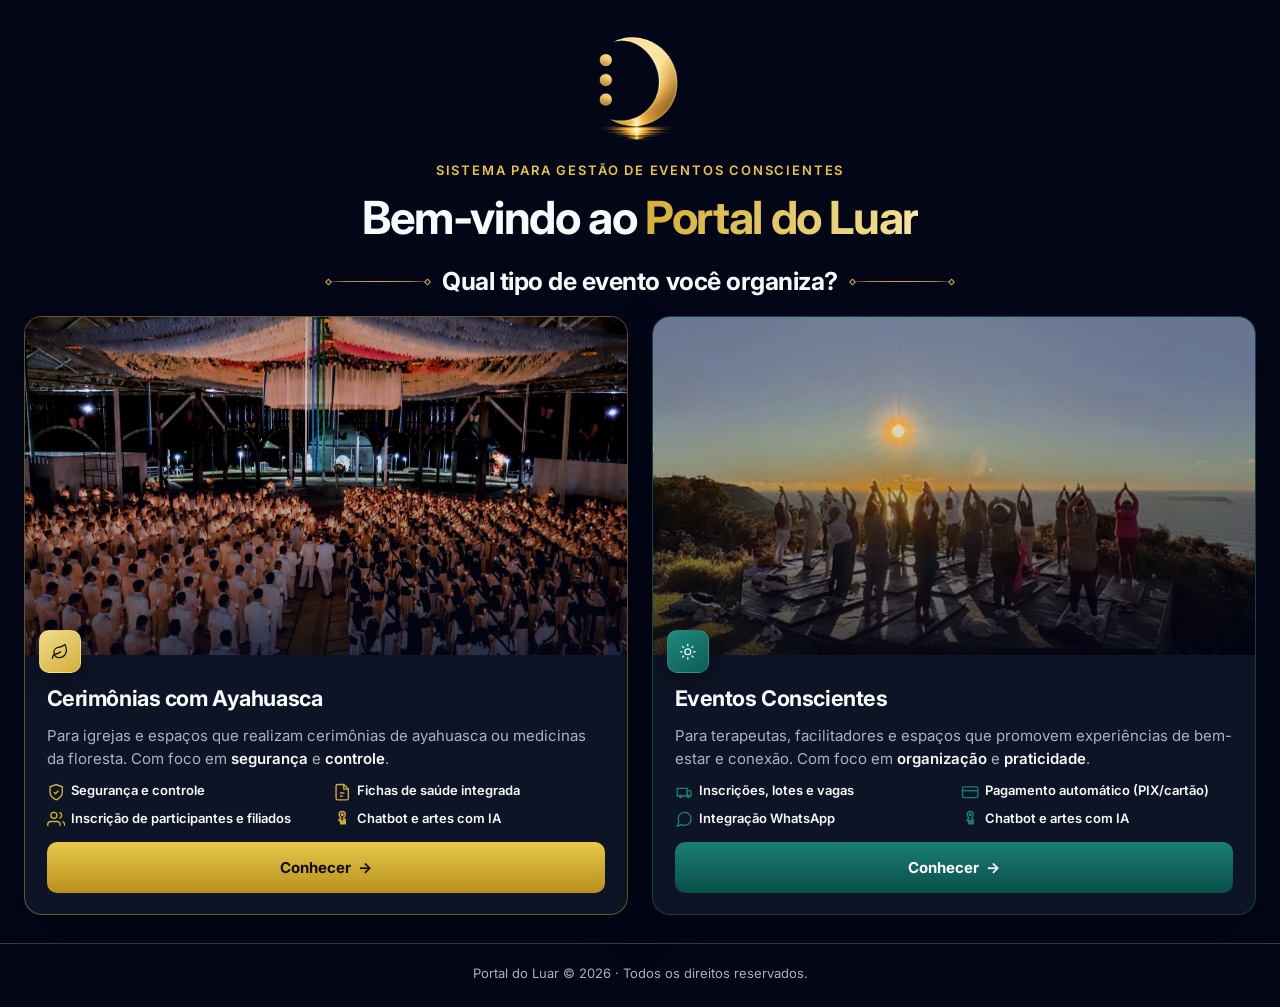
==== commit 73850f75: "add animacao" ====
--- a/index.html
+++ b/index.html
@@ -159,6 +159,26 @@
   <footer class="hub-footer">
     <p class="hub-footer__copy">Portal do Luar © 2026 · Todos os direitos reservados.</p>
   </footer>
+  <script>
+    (function () {
+      if (window.matchMedia && window.matchMedia('(prefers-reduced-motion: reduce)').matches) return;
+      var links = document.querySelectorAll('.hub-path');
+      for (var i = 0; i < links.length; i++) {
+        links[i].addEventListener('click', function (e) {
+          var link = e.currentTarget;
+          if (e.defaultPrevented) return;
+          if (e.metaKey || e.ctrlKey || e.shiftKey || e.altKey || e.button !== 0) return;
+          if (link.classList.contains('is-clicking')) return;
+          e.preventDefault();
+          link.classList.add('is-clicking');
+          var href = link.href;
+          window.setTimeout(function () {
+            window.location.href = href;
+          }, 220);
+        });
+      }
+    })();
+  </script>
 </body>
 
 </html>
--- a/styles.css
+++ b/styles.css
@@ -2442,7 +2442,7 @@
   background: color-mix(in srgb, var(--ls-surface-900) 88%, #000);
   border: 1px solid var(--ls-border);
   box-shadow: 0 18px 48px rgba(0, 0, 0, 0.35);
-  transition: border-color 0.2s ease, transform 0.2s ease;
+  transition: border-color 0.2s ease, transform 0.22s ease, box-shadow 0.22s ease;
   color: inherit;
   text-decoration: none;
   cursor: pointer;
@@ -2627,7 +2627,7 @@
   font-size: 0.875rem;
   font-weight: 700;
   text-decoration: none;
-  transition: filter 0.15s ease, transform 0.15s ease;
+  transition: filter 0.15s ease, transform 0.2s ease, box-shadow 0.2s ease;
 }
 
 .hub-path__btn:hover {
@@ -2764,8 +2764,215 @@
   }
 }
 
+@media (prefers-reduced-motion: no-preference) {
+  .hub-logo {
+    animation:
+      hub-fade-in 0.7s ease-out both,
+      hub-logo-float 5.5s ease-in-out 0.8s infinite;
+  }
+
+  .hub-eyebrow {
+    animation: hub-fade-up 0.55s ease-out 0.1s both;
+  }
+
+  .hub-hero-title {
+    animation: hub-fade-up 0.6s ease-out 0.18s both;
+  }
+
+  .hub-hero-title__brand {
+    background: linear-gradient(
+      105deg,
+      var(--ls-primary) 0%,
+      var(--ls-primary-mix) 42%,
+      #fff6d0 50%,
+      var(--ls-primary-mix) 58%,
+      var(--ls-primary) 100%
+    );
+    background-size: 220% 100%;
+    -webkit-background-clip: text;
+    background-clip: text;
+    color: transparent;
+    animation: hub-brand-shine 5s ease-in-out 0.9s infinite;
+  }
+
+  .hub-prompt {
+    animation: hub-fade-up 0.55s ease-out 0.3s both;
+  }
+
+  .hub-path--ayahuasca {
+    animation: hub-fade-up 0.65s ease-out 0.42s both;
+  }
+
+  .hub-path--eventos {
+    animation: hub-fade-up 0.65s ease-out 0.54s both;
+  }
+
+  .hub-path__badge {
+    animation: hub-badge-bob 3.2s ease-in-out infinite;
+  }
+
+  .hub-path--eventos .hub-path__badge {
+    animation-delay: 0.45s;
+  }
+
+  .hub-path__btn--gold {
+    animation: hub-cta-pulse-gold 2.8s ease-in-out 1.1s infinite;
+  }
+
+  .hub-path__btn--teal {
+    animation: hub-cta-pulse-teal 2.8s ease-in-out 1.35s infinite;
+  }
+
+  .hub-path__btn span[aria-hidden='true'] {
+    display: inline-block;
+    transition: transform 0.2s ease;
+  }
+
+  .hub-path:hover .hub-path__btn span[aria-hidden='true'] {
+    transform: translateX(5px);
+  }
+
+  .hub-path:hover .hub-path__btn--gold,
+  .hub-path:hover .hub-path__btn--teal {
+    animation: none;
+  }
+
+  .hub-path:active {
+    transform: scale(0.99);
+  }
+
+  .hub-path.is-clicking {
+    transform: scale(0.985);
+    box-shadow: 0 10px 28px rgba(0, 0, 0, 0.4);
+  }
+
+  .hub-path.is-clicking .hub-path__btn {
+    animation: none;
+    transform: scale(0.97);
+    filter: brightness(1.08);
+  }
+
+  .hub-path.is-clicking .hub-path__btn--gold {
+    box-shadow: 0 0 0 7px color-mix(in srgb, var(--ls-primary) 28%, transparent);
+  }
+
+  .hub-path.is-clicking .hub-path__btn--teal {
+    box-shadow: 0 0 0 7px color-mix(in srgb, var(--ls-teal-400) 32%, transparent);
+  }
+
+  .hub-path.is-clicking .hub-path__btn span[aria-hidden='true'] {
+    transform: translateX(8px);
+  }
+}
+
+@keyframes hub-fade-up {
+  from {
+    opacity: 0;
+    transform: translateY(14px);
+  }
+
+  to {
+    opacity: 1;
+    transform: translateY(0);
+  }
+}
+
+@keyframes hub-fade-in {
+  from {
+    opacity: 0;
+  }
+
+  to {
+    opacity: 1;
+  }
+}
+
+@keyframes hub-logo-float {
+  0%,
+  100% {
+    transform: translateY(0);
+  }
+
+  50% {
+    transform: translateY(-6px);
+  }
+}
+
+@keyframes hub-brand-shine {
+  0%,
+  100% {
+    background-position: 100% 50%;
+  }
+
+  50% {
+    background-position: 0% 50%;
+  }
+}
+
+@keyframes hub-badge-bob {
+  0%,
+  100% {
+    transform: translateY(0);
+  }
+
+  50% {
+    transform: translateY(-4px);
+  }
+}
+
+@keyframes hub-cta-pulse-gold {
+  0%,
+  100% {
+    box-shadow: 0 0 0 0 color-mix(in srgb, var(--ls-primary) 0%, transparent);
+    filter: brightness(1);
+  }
+
+  50% {
+    box-shadow: 0 0 0 6px color-mix(in srgb, var(--ls-primary) 18%, transparent);
+    filter: brightness(1.06);
+  }
+}
+
+@keyframes hub-cta-pulse-teal {
+  0%,
+  100% {
+    box-shadow: 0 0 0 0 color-mix(in srgb, var(--ls-teal-400) 0%, transparent);
+    filter: brightness(1);
+  }
+
+  50% {
+    box-shadow: 0 0 0 6px color-mix(in srgb, var(--ls-teal-400) 22%, transparent);
+    filter: brightness(1.06);
+  }
+}
+
 @media (prefers-reduced-motion: reduce) {
   .hub-path:hover {
+    transform: none;
+  }
+
+  .hub-logo,
+  .hub-eyebrow,
+  .hub-hero-title,
+  .hub-hero-title__brand,
+  .hub-prompt,
+  .hub-path--ayahuasca,
+  .hub-path--eventos,
+  .hub-path__badge,
+  .hub-path__btn--gold,
+  .hub-path__btn--teal {
+    animation: none;
+  }
+
+  .hub-hero-title__brand {
+    color: var(--ls-primary);
+    background: none;
+    -webkit-background-clip: unset;
+    background-clip: unset;
+  }
+
+  .hub-path:active,
+  .hub-path.is-clicking {
     transform: none;
   }
 }
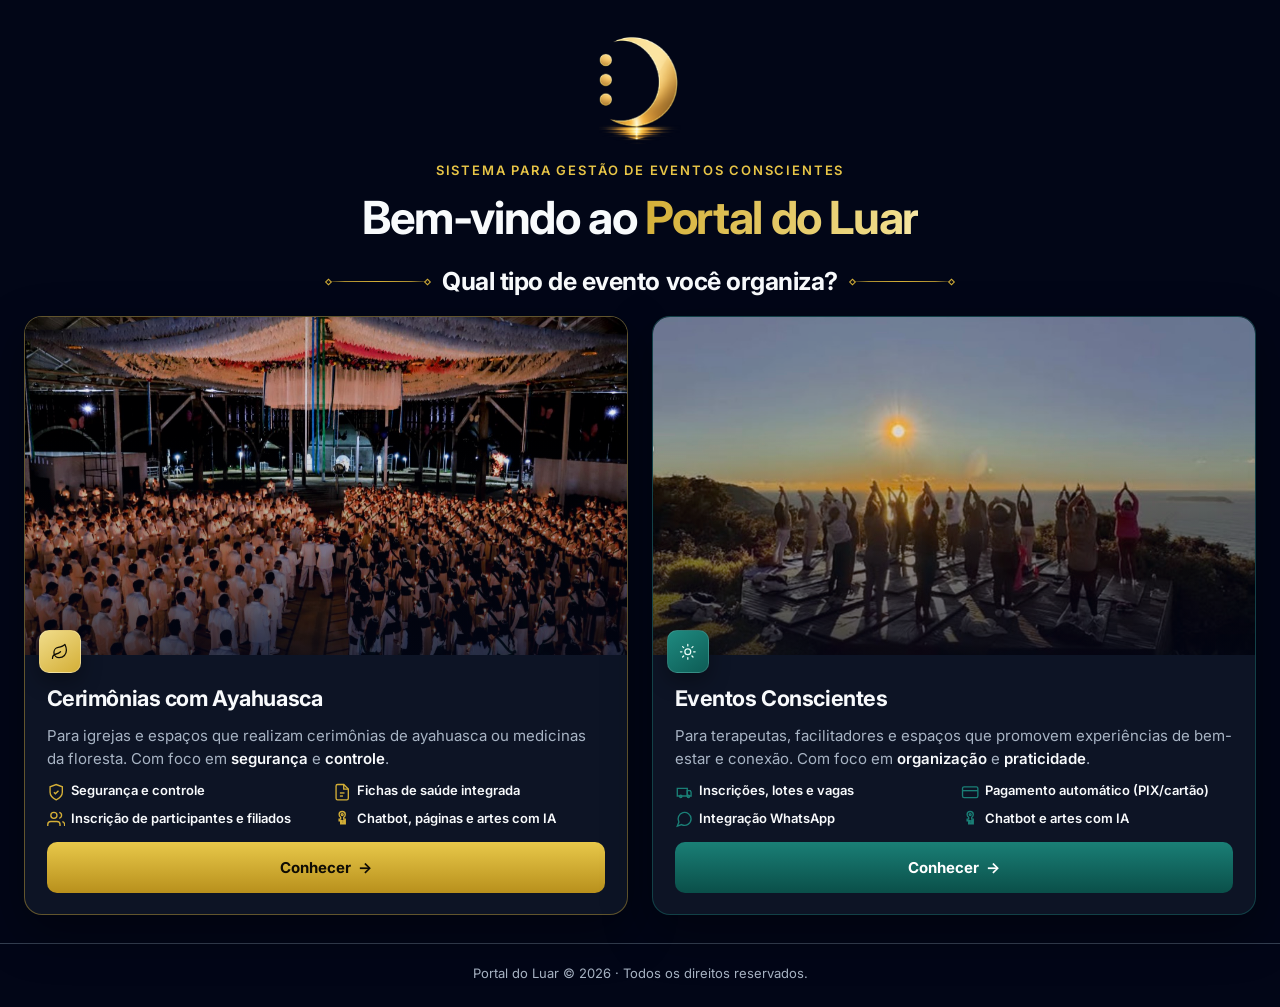
==== commit 98f01e12: "update site" ====
--- a/index.html
+++ b/index.html
@@ -13,12 +13,12 @@
     content="Qual tipo de evento você organiza? Cerimônias com ayahuasca ou eventos conscientes — escolha e veja a solução." />
   <meta property="og:type" content="website" />
   <meta property="og:url" content="https://www.portaldoluar.com.br/" />
-  <meta property="og:image" content="https://www.portaldoluar.com.br/preview.png" />
+  <meta property="og:image" content="https://www.portaldoluar.com.br/share-generico.png" />
   <meta name="twitter:card" content="summary_large_image" />
   <meta name="twitter:title" content="Portal do Luar — Sistema de Gestão de Cerimônias" />
   <meta name="twitter:description"
     content="Qual tipo de evento você organiza? Cerimônias com ayahuasca ou eventos conscientes." />
-  <meta name="twitter:image" content="https://www.portaldoluar.com.br/preview.png" />
+  <meta name="twitter:image" content="https://www.portaldoluar.com.br/share-generico.png" />
   <link rel="icon" type="image/png" href="./assets/icons/favicon.png" />
   <link rel="icon" href="./assets/icons/favicon.ico" sizes="any" />
   <link rel="apple-touch-icon" href="./assets/icons/favicon.png" />
@@ -90,7 +90,7 @@
                 <span class="hub-path__chip-icon" aria-hidden="true">
                   <svg viewBox="0 0 24 24" fill="none" stroke="currentColor" stroke-width="1.75"><path d="M12 2a4 4 0 0 1 4 4c0 1.5-.8 2.8-2 3.5V12h2v2h-2v2h2v2h-6v-2h2v-2H8v-2h2v-2.5C8.8 8.8 8 7.5 8 6a4 4 0 0 1 4-4z"/><circle cx="12" cy="6" r="1.25"/></svg>
                 </span>
-                Chatbot e artes com IA
+                Chatbot, páginas e artes com IA
               </li>
             </ul>
             <span class="hub-path__btn hub-path__btn--gold">
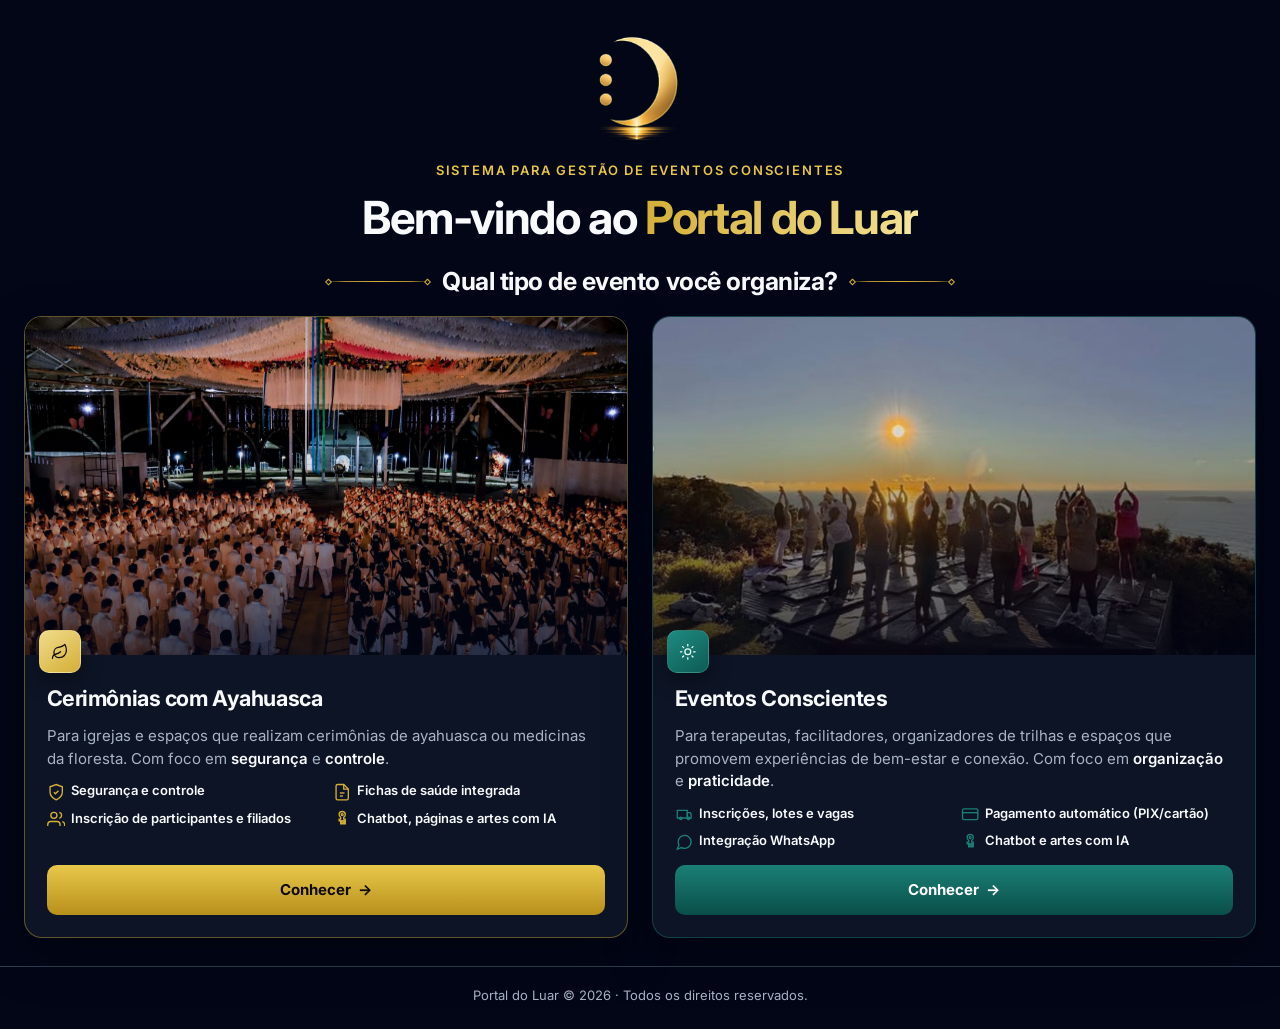
==== commit 42aa4b4f: "update descricao eventos conscientes" ====
--- a/index.html
+++ b/index.html
@@ -116,7 +116,7 @@
               
 
 
-              Para terapeutas, facilitadores e espaços que promovem experiências de bem-estar e conexão. Com foco em
+              Para terapeutas, facilitadores, organizadores de trilhas e espaços que promovem experiências de bem-estar e conexão. Com foco em
               <strong>organização</strong> e <strong>praticidade</strong>.
               
             </p>
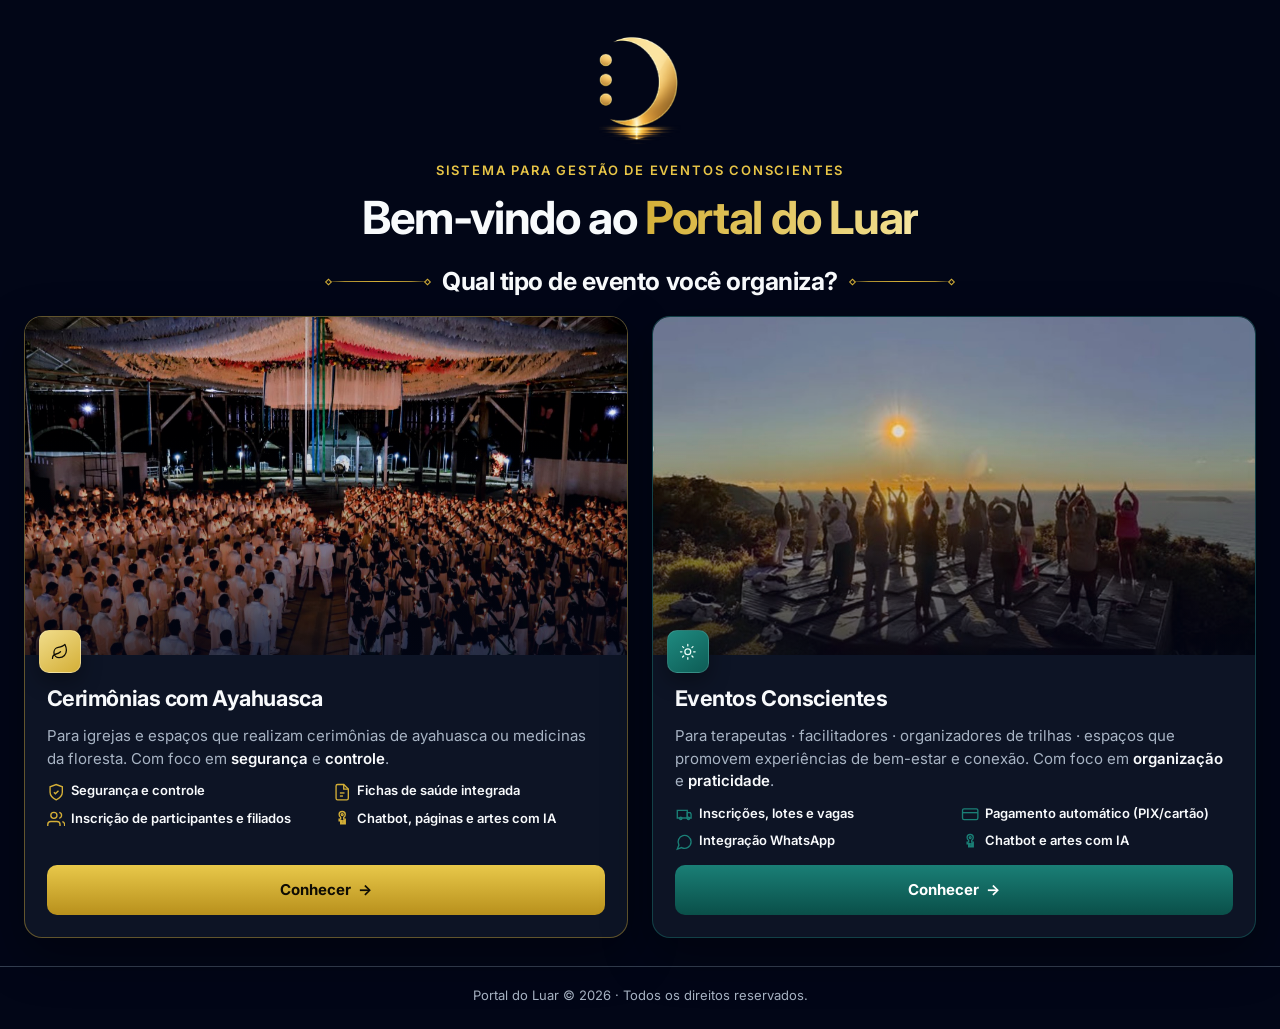
==== commit 379cdbe8: "update site" ====
--- a/index.html
+++ b/index.html
@@ -26,6 +26,7 @@
   <link rel="preconnect" href="https://fonts.gstatic.com" crossorigin />
   <link href="https://fonts.googleapis.com/css2?family=Inter:wght@400;500;600;700&display=swap" rel="stylesheet" />
   <link rel="stylesheet" href="./styles.css" />
+  <link rel="stylesheet" href="./hub.css" />
 </head>
 
 <body class="solucao-page-root hub-page-root">
@@ -116,7 +117,7 @@
               
 
 
-              Para terapeutas, facilitadores, organizadores de trilhas e espaços que promovem experiências de bem-estar e conexão. Com foco em
+              Para terapeutas · facilitadores · organizadores de trilhas · espaços que promovem experiências de bem-estar e conexão. Com foco em
               <strong>organização</strong> e <strong>praticidade</strong>.
               
             </p>
@@ -159,26 +160,7 @@
   <footer class="hub-footer">
     <p class="hub-footer__copy">Portal do Luar © 2026 · Todos os direitos reservados.</p>
   </footer>
-  <script>
-    (function () {
-      if (window.matchMedia && window.matchMedia('(prefers-reduced-motion: reduce)').matches) return;
-      var links = document.querySelectorAll('.hub-path');
-      for (var i = 0; i < links.length; i++) {
-        links[i].addEventListener('click', function (e) {
-          var link = e.currentTarget;
-          if (e.defaultPrevented) return;
-          if (e.metaKey || e.ctrlKey || e.shiftKey || e.altKey || e.button !== 0) return;
-          if (link.classList.contains('is-clicking')) return;
-          e.preventDefault();
-          link.classList.add('is-clicking');
-          var href = link.href;
-          window.setTimeout(function () {
-            window.location.href = href;
-          }, 220);
-        });
-      }
-    })();
-  </script>
+  <script src="./hub.js"></script>
 </body>
 
 </html>
--- a/styles.css
+++ b/styles.css
@@ -2292,690 +2292,9 @@
     transform: none;
   }
 }
-/* —— Hub (escolha de público) —— */
-.hub-page-root {
-  display: flex;
-  flex-direction: column;
-  min-height: 100vh;
-  background:
-    radial-gradient(ellipse 80% 50% at 50% -10%, color-mix(in srgb, var(--ls-primary) 14%, transparent), transparent 55%),
-    radial-gradient(ellipse 50% 40% at 90% 20%, color-mix(in srgb, var(--ls-teal-400) 10%, transparent), transparent 50%),
-    var(--ls-surface-950);
-}
-
-.hub-main {
-  flex: 1;
-  display: flex;
-  flex-direction: column;
-  justify-content: flex-start;
-  padding: 1.35rem 0 1.25rem;
-}
-
-.hub-main__inner {
-  display: flex;
-  flex-direction: column;
-  align-items: center;
-  text-align: center;
-  width: 100%;
-}
-
-.hub-logo {
-  display: block;
-  width: auto;
-  height: clamp(4.25rem, 11vw, 5.75rem);
-  margin: 0 0 0.75rem;
-  object-fit: contain;
-}
-
-.hub-eyebrow {
-  margin: 0 0 0.45rem;
-  font-size: 0.75rem;
-  font-weight: 600;
-  letter-spacing: 0.14em;
-  text-transform: uppercase;
-  color: var(--ls-primary-eyebrow);
-}
-
-.hub-hero-title {
-  margin: 0 0 1.15rem;
-  max-width: 22em;
-  font-size: clamp(1.55rem, 1.15rem + 1.6vw, 2.15rem);
-  font-weight: 700;
-  letter-spacing: -0.03em;
-  line-height: 1.15;
-  color: var(--ls-text);
-}
-
-.hub-hero-title__brand {
-  color: var(--ls-primary);
-}
-
-.hub-prompt {
-  display: flex;
-  align-items: center;
-  justify-content: center;
-  gap: 0.75rem;
-  width: 100%;
-  margin: 0 0 0.75rem;
-  font-size: clamp(1.05rem, 0.9rem + 0.7vw, 1.35rem);
-  font-weight: 700;
-  letter-spacing: -0.02em;
-  line-height: 1.25;
-  color: var(--ls-text);
-}
-
-.hub-prompt__text {
-  flex-shrink: 0;
-}
-
-.hub-prompt__rule {
-  display: none;
-  flex: 1;
-  max-width: 6.5rem;
-  height: 1px;
-  position: relative;
-  background: linear-gradient(
-    90deg,
-    transparent,
-    color-mix(in srgb, var(--ls-primary) 80%, transparent) 18%,
-    var(--ls-primary) 50%,
-    color-mix(in srgb, var(--ls-primary) 80%, transparent) 82%,
-    transparent
-  );
-}
-
-.hub-prompt__rule::before,
-.hub-prompt__rule::after {
-  content: '';
-  position: absolute;
-  top: 50%;
-  width: 5px;
-  height: 5px;
-  border: 1px solid var(--ls-primary);
-  transform: translateY(-50%) rotate(45deg);
-}
-
-.hub-prompt__rule:first-child::before {
-  left: 0;
-}
-
-.hub-prompt__rule:first-child::after {
-  right: 0;
-}
-
-.hub-prompt__rule:last-child::before {
-  left: 0;
-}
-
-.hub-prompt__rule:last-child::after {
-  right: 0;
-}
-
-@media (min-width: 640px) {
-  .hub-prompt__rule {
-    display: block;
-  }
-}
-
-.hub-paths {
-  display: grid;
-  gap: 1rem;
-  width: 100%;
-  list-style: none;
-  margin: 0;
-  padding: 0;
-  text-align: left;
-}
-
-@media (min-width: 900px) {
-  .hub-paths {
-    grid-template-columns: 1fr 1fr;
-    gap: 1.15rem;
-  }
-}
-
-.hub-path {
-  display: flex;
-  flex-direction: column;
-  border-radius: calc(var(--ls-radius) + 4px);
-  overflow: hidden;
-  background: color-mix(in srgb, var(--ls-surface-900) 88%, #000);
-  border: 1px solid var(--ls-border);
-  box-shadow: 0 18px 48px rgba(0, 0, 0, 0.35);
-  transition: border-color 0.2s ease, transform 0.22s ease, box-shadow 0.22s ease;
-  color: inherit;
-  text-decoration: none;
-  cursor: pointer;
-}
-
-.hub-path:hover {
-  transform: translateY(-2px);
-}
-
-.hub-path:focus-visible {
-  outline: 2px solid var(--ls-primary);
-  outline-offset: 3px;
-}
-
-.hub-path--ayahuasca {
-  border-color: color-mix(in srgb, var(--ls-primary) 42%, transparent);
-}
-
-.hub-path--ayahuasca:hover {
-  border-color: color-mix(in srgb, var(--ls-primary) 70%, transparent);
-}
-
-.hub-path--eventos {
-  border-color: color-mix(in srgb, var(--ls-teal-400) 42%, transparent);
-}
-
-.hub-path--eventos:hover {
-  border-color: color-mix(in srgb, var(--ls-teal-400) 70%, transparent);
-}
-
-/* Mesma caixa nas 2 cards — proporção mais baixa para caber em laptop 15" */
-.hub-path__visual {
-  position: relative;
-  z-index: 1;
-  width: 100%;
-  aspect-ratio: 2.35 / 1;
-  overflow: visible;
-  background: var(--ls-surface-950);
-}
-
-.hub-path__visual img {
-  position: absolute;
-  inset: 0;
-  width: 100%;
-  height: 100%;
-  object-fit: cover;
-  object-position: center center;
-  display: block;
-  opacity: 0.95;
-}
-
-.hub-path__visual--ayahuasca img {
-  object-position: center 40%;
-}
-
-.hub-path__visual--eventos img {
-  object-position: center 42%;
-}
-
-.hub-path__visual--ayahuasca::after {
-  content: '';
-  position: absolute;
-  inset: 0;
-  background: linear-gradient(180deg, transparent 35%, color-mix(in srgb, var(--ls-surface-950) 75%, transparent) 100%);
-  pointer-events: none;
-  z-index: 1;
-}
-
-.hub-path__visual--eventos::after {
-  content: '';
-  position: absolute;
-  inset: 0;
-  background: linear-gradient(180deg, transparent 35%, color-mix(in srgb, var(--ls-surface-950) 75%, transparent) 100%);
-  pointer-events: none;
-  z-index: 1;
-}
-
-.hub-path__badge {
-  position: absolute;
-  left: 0.85rem;
-  bottom: -0.95rem;
-  z-index: 2;
-  display: inline-flex;
-  align-items: center;
-  justify-content: center;
-  width: 2.35rem;
-  height: 2.35rem;
-  border-radius: 10px;
-  box-shadow: 0 8px 20px rgba(0, 0, 0, 0.35);
-}
-
-.hub-path__badge svg {
-  width: 1.1rem;
-  height: 1.1rem;
-}
-
-.hub-path__badge--gold {
-  color: #0f0c04;
-  background: linear-gradient(145deg, #f0dc8a 0%, #d4af37 100%);
-  border: 1px solid color-mix(in srgb, #fff 25%, transparent);
-}
-
-.hub-path__badge--teal {
-  color: #ecfdf8;
-  background: linear-gradient(145deg, #1f8a80 0%, #0d5c55 100%);
-  border: 1px solid color-mix(in srgb, #fff 12%, transparent);
-}
-
-.hub-path__body {
-  padding: 1.35rem 1.15rem 1.1rem;
-  display: flex;
-  flex-direction: column;
-  gap: 0.5rem;
-  flex: 1;
-}
-
-.hub-path__title {
-  margin: 0;
-  font-size: 1.2rem;
-  font-weight: 700;
-  letter-spacing: -0.02em;
-}
-
-.hub-path__text {
-  margin: 0;
-  color: var(--ls-text-muted);
-  font-size: 0.84rem;
-  line-height: 1.45;
-}
-
-.hub-path__text strong {
-  color: var(--ls-text);
-  font-weight: 600;
-}
-
-.hub-path__chips {
-  display: grid;
-  grid-template-columns: 1fr 1fr;
-  gap: 0.4rem 0.65rem;
-  margin: 0.1rem 0 0.2rem;
-  padding: 0;
-  list-style: none;
-}
-
-.hub-path__chips li {
-  display: flex;
-  align-items: flex-start;
-  gap: 0.35rem;
-  font-size: 0.75rem;
-  font-weight: 600;
-  line-height: 1.25;
-  color: var(--ls-text);
-}
-
-.hub-path__chip-icon {
-  flex-shrink: 0;
-  display: inline-flex;
-  width: 1.15rem;
-  height: 1.15rem;
-  margin-top: 0.02rem;
-  color: var(--ls-primary);
-}
-
-.hub-path__chips--teal .hub-path__chip-icon {
-  color: var(--ls-teal-400);
-}
-
-.hub-path__chip-icon svg {
-  width: 100%;
-  height: 100%;
-}
-
-.hub-path__btn {
-  display: inline-flex;
-  align-items: center;
-  justify-content: center;
-  gap: 0.4rem;
-  margin-top: auto;
-  width: 100%;
-  padding: 0.7rem 1rem;
-  border-radius: 10px;
-  font-size: 0.875rem;
-  font-weight: 700;
-  text-decoration: none;
-  transition: filter 0.15s ease, transform 0.2s ease, box-shadow 0.2s ease;
-}
-
-.hub-path__btn:hover {
-  filter: brightness(1.06);
-}
-
-.hub-path__btn--gold {
-  background: linear-gradient(180deg, #e8c84a 0%, #b8901c 100%);
-  color: #0f0c04;
-}
-
-.hub-path__btn--teal {
-  background: linear-gradient(180deg, #1a7f76 0%, #0a4f49 100%);
-  color: #fff;
-}
-
-.hub-footer {
-  padding: 0.85rem 0 1.1rem;
-  text-align: center;
-  border-top: 1px solid var(--ls-border);
-}
-
-.hub-footer__copy {
-  margin: 0;
-  font-size: 0.75rem;
-  color: var(--ls-text-muted);
-}
-
-@media (max-height: 860px) {
-  .hub-footer {
-    padding: 0.65rem 0 0.85rem;
-  }
-}
-
-/* Telas maiores / mais altas: respira e centraliza verticalmente */
-@media (min-height: 900px) {
-  .hub-main {
-    justify-content: center;
-    padding: 2.25rem 0 1.75rem;
-  }
-
-  .hub-eyebrow {
-    margin-bottom: 0.75rem;
-    font-size: 0.8125rem;
-  }
-
-  .hub-logo {
-    height: clamp(5rem, 9vw, 6.75rem);
-    margin-bottom: 1rem;
-  }
-
-  .hub-hero-title {
-    margin-bottom: 1.35rem;
-    font-size: clamp(2rem, 1.4rem + 2.2vw, 2.85rem);
-  }
-
-  .hub-prompt {
-    margin-bottom: 1.15rem;
-    font-size: clamp(1.2rem, 1rem + 0.9vw, 1.55rem);
-  }
-
-  .hub-paths {
-    margin-bottom: 0;
-    gap: 1.35rem;
-  }
-
-  .hub-path__visual {
-    aspect-ratio: 16 / 9;
-  }
-
-  .hub-path__badge {
-    width: 2.65rem;
-    height: 2.65rem;
-    bottom: -1.1rem;
-  }
-
-  .hub-path__body {
-    padding: 1.65rem 1.35rem 1.35rem;
-    gap: 0.65rem;
-  }
-
-  .hub-path__title {
-    font-size: 1.35rem;
-  }
-
-  .hub-path__text {
-    font-size: 0.9375rem;
-    line-height: 1.5;
-  }
-
-  .hub-path__chips {
-    gap: 0.55rem 0.85rem;
-  }
-
-  .hub-path__chips li {
-    font-size: 0.8125rem;
-  }
-
-  .hub-path__btn {
-    padding: 0.85rem 1.1rem;
-    font-size: 0.9375rem;
-  }
-
-  .hub-footer {
-    padding: 1.15rem 0 1.5rem;
-  }
-
-  .hub-footer__copy {
-    font-size: 0.8125rem;
-  }
-}
-
-@media (min-height: 900px) and (min-width: 1280px) {
-  .hub-main__inner.container {
-    max-width: 1280px;
-  }
-
-  .hub-paths {
-    gap: 1.5rem;
-  }
-}
-
-@media (min-height: 1050px) {
-  .hub-main {
-    padding: 3rem 0 2.25rem;
-  }
-
-  .hub-paths {
-    margin-bottom: 0;
-  }
-
-  .hub-path__visual {
-    aspect-ratio: 16 / 9.5;
-  }
-}
-
-@media (prefers-reduced-motion: no-preference) {
-  .hub-logo {
-    animation:
-      hub-fade-in 0.7s ease-out both,
-      hub-logo-float 5.5s ease-in-out 0.8s infinite;
-  }
-
-  .hub-eyebrow {
-    animation: hub-fade-up 0.55s ease-out 0.1s both;
-  }
-
-  .hub-hero-title {
-    animation: hub-fade-up 0.6s ease-out 0.18s both;
-  }
-
-  .hub-hero-title__brand {
-    background: linear-gradient(
-      105deg,
-      var(--ls-primary) 0%,
-      var(--ls-primary-mix) 42%,
-      #fff6d0 50%,
-      var(--ls-primary-mix) 58%,
-      var(--ls-primary) 100%
-    );
-    background-size: 220% 100%;
-    -webkit-background-clip: text;
-    background-clip: text;
-    color: transparent;
-    animation: hub-brand-shine 5s ease-in-out 0.9s infinite;
-  }
-
-  .hub-prompt {
-    animation: hub-fade-up 0.55s ease-out 0.3s both;
-  }
-
-  .hub-path--ayahuasca {
-    animation: hub-fade-up 0.65s ease-out 0.42s both;
-  }
-
-  .hub-path--eventos {
-    animation: hub-fade-up 0.65s ease-out 0.54s both;
-  }
-
-  .hub-path__badge {
-    animation: hub-badge-bob 3.2s ease-in-out infinite;
-  }
-
-  .hub-path--eventos .hub-path__badge {
-    animation-delay: 0.45s;
-  }
-
-  .hub-path__btn--gold {
-    animation: hub-cta-pulse-gold 2.8s ease-in-out 1.1s infinite;
-  }
-
-  .hub-path__btn--teal {
-    animation: hub-cta-pulse-teal 2.8s ease-in-out 1.35s infinite;
-  }
-
-  .hub-path__btn span[aria-hidden='true'] {
-    display: inline-block;
-    transition: transform 0.2s ease;
-  }
-
-  .hub-path:hover .hub-path__btn span[aria-hidden='true'] {
-    transform: translateX(5px);
-  }
-
-  .hub-path:hover .hub-path__btn--gold,
-  .hub-path:hover .hub-path__btn--teal {
-    animation: none;
-  }
-
-  .hub-path:active {
-    transform: scale(0.99);
-  }
-
-  .hub-path.is-clicking {
-    transform: scale(0.985);
-    box-shadow: 0 10px 28px rgba(0, 0, 0, 0.4);
-  }
-
-  .hub-path.is-clicking .hub-path__btn {
-    animation: none;
-    transform: scale(0.97);
-    filter: brightness(1.08);
-  }
-
-  .hub-path.is-clicking .hub-path__btn--gold {
-    box-shadow: 0 0 0 7px color-mix(in srgb, var(--ls-primary) 28%, transparent);
-  }
-
-  .hub-path.is-clicking .hub-path__btn--teal {
-    box-shadow: 0 0 0 7px color-mix(in srgb, var(--ls-teal-400) 32%, transparent);
-  }
-
-  .hub-path.is-clicking .hub-path__btn span[aria-hidden='true'] {
-    transform: translateX(8px);
-  }
-}
-
-@keyframes hub-fade-up {
-  from {
-    opacity: 0;
-    transform: translateY(14px);
-  }
-
-  to {
-    opacity: 1;
-    transform: translateY(0);
-  }
-}
-
-@keyframes hub-fade-in {
-  from {
-    opacity: 0;
-  }
-
-  to {
-    opacity: 1;
-  }
-}
-
-@keyframes hub-logo-float {
-  0%,
-  100% {
-    transform: translateY(0);
-  }
-
-  50% {
-    transform: translateY(-6px);
-  }
-}
-
-@keyframes hub-brand-shine {
-  0%,
-  100% {
-    background-position: 100% 50%;
-  }
-
-  50% {
-    background-position: 0% 50%;
-  }
-}
-
-@keyframes hub-badge-bob {
-  0%,
-  100% {
-    transform: translateY(0);
-  }
-
-  50% {
-    transform: translateY(-4px);
-  }
-}
-
-@keyframes hub-cta-pulse-gold {
-  0%,
-  100% {
-    box-shadow: 0 0 0 0 color-mix(in srgb, var(--ls-primary) 0%, transparent);
-    filter: brightness(1);
-  }
-
-  50% {
-    box-shadow: 0 0 0 6px color-mix(in srgb, var(--ls-primary) 18%, transparent);
-    filter: brightness(1.06);
-  }
-}
-
-@keyframes hub-cta-pulse-teal {
-  0%,
-  100% {
-    box-shadow: 0 0 0 0 color-mix(in srgb, var(--ls-teal-400) 0%, transparent);
-    filter: brightness(1);
-  }
-
-  50% {
-    box-shadow: 0 0 0 6px color-mix(in srgb, var(--ls-teal-400) 22%, transparent);
-    filter: brightness(1.06);
-  }
-}
-
-@media (prefers-reduced-motion: reduce) {
-  .hub-path:hover {
-    transform: none;
-  }
-
-  .hub-logo,
-  .hub-eyebrow,
-  .hub-hero-title,
-  .hub-hero-title__brand,
-  .hub-prompt,
-  .hub-path--ayahuasca,
-  .hub-path--eventos,
-  .hub-path__badge,
-  .hub-path__btn--gold,
-  .hub-path__btn--teal {
-    animation: none;
-  }
-
-  .hub-hero-title__brand {
-    color: var(--ls-primary);
-    background: none;
-    -webkit-background-clip: unset;
-    background-clip: unset;
-  }
-
-  .hub-path:active,
-  .hub-path.is-clicking {
-    transform: none;
-  }
-}
+
+/* Hub (escolha de público): hub.css */
+
 
 /* —— Subpáginas: variante teal (eventos) —— */
 .landing-sales-shell__bar--teal {
--- a/hub.css
+++ b/hub.css
@@ -0,0 +1,684 @@
+/* —— Hub (escolha de público) —— */
+.hub-page-root {
+  display: flex;
+  flex-direction: column;
+  min-height: 100vh;
+  background:
+    radial-gradient(ellipse 80% 50% at 50% -10%, color-mix(in srgb, var(--ls-primary) 14%, transparent), transparent 55%),
+    radial-gradient(ellipse 50% 40% at 90% 20%, color-mix(in srgb, var(--ls-teal-400) 10%, transparent), transparent 50%),
+    var(--ls-surface-950);
+}
+
+.hub-main {
+  flex: 1;
+  display: flex;
+  flex-direction: column;
+  justify-content: flex-start;
+  padding: 1.35rem 0 1.25rem;
+}
+
+.hub-main__inner {
+  display: flex;
+  flex-direction: column;
+  align-items: center;
+  text-align: center;
+  width: 100%;
+}
+
+.hub-logo {
+  display: block;
+  width: auto;
+  height: clamp(4.25rem, 11vw, 5.75rem);
+  margin: 0 0 0.75rem;
+  object-fit: contain;
+}
+
+.hub-eyebrow {
+  margin: 0 0 0.45rem;
+  font-size: 0.75rem;
+  font-weight: 600;
+  letter-spacing: 0.14em;
+  text-transform: uppercase;
+  color: var(--ls-primary-eyebrow);
+}
+
+.hub-hero-title {
+  margin: 0 0 1.15rem;
+  max-width: 22em;
+  font-size: clamp(1.55rem, 1.15rem + 1.6vw, 2.15rem);
+  font-weight: 700;
+  letter-spacing: -0.03em;
+  line-height: 1.15;
+  color: var(--ls-text);
+}
+
+.hub-hero-title__brand {
+  color: var(--ls-primary);
+}
+
+.hub-prompt {
+  display: flex;
+  align-items: center;
+  justify-content: center;
+  gap: 0.75rem;
+  width: 100%;
+  margin: 0 0 0.75rem;
+  font-size: clamp(1.05rem, 0.9rem + 0.7vw, 1.35rem);
+  font-weight: 700;
+  letter-spacing: -0.02em;
+  line-height: 1.25;
+  color: var(--ls-text);
+}
+
+.hub-prompt__text {
+  flex-shrink: 0;
+}
+
+.hub-prompt__rule {
+  display: none;
+  flex: 1;
+  max-width: 6.5rem;
+  height: 1px;
+  position: relative;
+  background: linear-gradient(
+    90deg,
+    transparent,
+    color-mix(in srgb, var(--ls-primary) 80%, transparent) 18%,
+    var(--ls-primary) 50%,
+    color-mix(in srgb, var(--ls-primary) 80%, transparent) 82%,
+    transparent
+  );
+}
+
+.hub-prompt__rule::before,
+.hub-prompt__rule::after {
+  content: '';
+  position: absolute;
+  top: 50%;
+  width: 5px;
+  height: 5px;
+  border: 1px solid var(--ls-primary);
+  transform: translateY(-50%) rotate(45deg);
+}
+
+.hub-prompt__rule:first-child::before {
+  left: 0;
+}
+
+.hub-prompt__rule:first-child::after {
+  right: 0;
+}
+
+.hub-prompt__rule:last-child::before {
+  left: 0;
+}
+
+.hub-prompt__rule:last-child::after {
+  right: 0;
+}
+
+@media (min-width: 640px) {
+  .hub-prompt__rule {
+    display: block;
+  }
+}
+
+.hub-paths {
+  display: grid;
+  gap: 1rem;
+  width: 100%;
+  list-style: none;
+  margin: 0;
+  padding: 0;
+  text-align: left;
+}
+
+@media (min-width: 900px) {
+  .hub-paths {
+    grid-template-columns: 1fr 1fr;
+    gap: 1.15rem;
+  }
+}
+
+.hub-path {
+  display: flex;
+  flex-direction: column;
+  border-radius: calc(var(--ls-radius) + 4px);
+  overflow: hidden;
+  background: color-mix(in srgb, var(--ls-surface-900) 88%, #000);
+  border: 1px solid var(--ls-border);
+  box-shadow: 0 18px 48px rgba(0, 0, 0, 0.35);
+  transition: border-color 0.2s ease, transform 0.22s ease, box-shadow 0.22s ease;
+  color: inherit;
+  text-decoration: none;
+  cursor: pointer;
+}
+
+.hub-path:hover {
+  transform: translateY(-2px);
+}
+
+.hub-path:focus-visible {
+  outline: 2px solid var(--ls-primary);
+  outline-offset: 3px;
+}
+
+.hub-path--ayahuasca {
+  border-color: color-mix(in srgb, var(--ls-primary) 42%, transparent);
+}
+
+.hub-path--ayahuasca:hover {
+  border-color: color-mix(in srgb, var(--ls-primary) 70%, transparent);
+}
+
+.hub-path--eventos {
+  border-color: color-mix(in srgb, var(--ls-teal-400) 42%, transparent);
+}
+
+.hub-path--eventos:hover {
+  border-color: color-mix(in srgb, var(--ls-teal-400) 70%, transparent);
+}
+
+/* Mesma caixa nas 2 cards — proporção mais baixa para caber em laptop 15" */
+.hub-path__visual {
+  position: relative;
+  z-index: 1;
+  width: 100%;
+  aspect-ratio: 2.35 / 1;
+  overflow: visible;
+  background: var(--ls-surface-950);
+}
+
+.hub-path__visual img {
+  position: absolute;
+  inset: 0;
+  width: 100%;
+  height: 100%;
+  object-fit: cover;
+  object-position: center center;
+  display: block;
+  opacity: 0.95;
+}
+
+.hub-path__visual--ayahuasca img {
+  object-position: center 40%;
+}
+
+.hub-path__visual--eventos img {
+  object-position: center 42%;
+}
+
+.hub-path__visual--ayahuasca::after {
+  content: '';
+  position: absolute;
+  inset: 0;
+  background: linear-gradient(180deg, transparent 35%, color-mix(in srgb, var(--ls-surface-950) 75%, transparent) 100%);
+  pointer-events: none;
+  z-index: 1;
+}
+
+.hub-path__visual--eventos::after {
+  content: '';
+  position: absolute;
+  inset: 0;
+  background: linear-gradient(180deg, transparent 35%, color-mix(in srgb, var(--ls-surface-950) 75%, transparent) 100%);
+  pointer-events: none;
+  z-index: 1;
+}
+
+.hub-path__badge {
+  position: absolute;
+  left: 0.85rem;
+  bottom: -0.95rem;
+  z-index: 2;
+  display: inline-flex;
+  align-items: center;
+  justify-content: center;
+  width: 2.35rem;
+  height: 2.35rem;
+  border-radius: 10px;
+  box-shadow: 0 8px 20px rgba(0, 0, 0, 0.35);
+}
+
+.hub-path__badge svg {
+  width: 1.1rem;
+  height: 1.1rem;
+}
+
+.hub-path__badge--gold {
+  color: #0f0c04;
+  background: linear-gradient(145deg, #f0dc8a 0%, #d4af37 100%);
+  border: 1px solid color-mix(in srgb, #fff 25%, transparent);
+}
+
+.hub-path__badge--teal {
+  color: #ecfdf8;
+  background: linear-gradient(145deg, #1f8a80 0%, #0d5c55 100%);
+  border: 1px solid color-mix(in srgb, #fff 12%, transparent);
+}
+
+.hub-path__body {
+  padding: 1.35rem 1.15rem 1.1rem;
+  display: flex;
+  flex-direction: column;
+  gap: 0.5rem;
+  flex: 1;
+}
+
+.hub-path__title {
+  margin: 0;
+  font-size: 1.2rem;
+  font-weight: 700;
+  letter-spacing: -0.02em;
+}
+
+.hub-path__text {
+  margin: 0;
+  color: var(--ls-text-muted);
+  font-size: 0.84rem;
+  line-height: 1.45;
+}
+
+.hub-path__text strong {
+  color: var(--ls-text);
+  font-weight: 600;
+}
+
+.hub-path__chips {
+  display: grid;
+  grid-template-columns: 1fr 1fr;
+  gap: 0.4rem 0.65rem;
+  margin: 0.1rem 0 0.2rem;
+  padding: 0;
+  list-style: none;
+}
+
+.hub-path__chips li {
+  display: flex;
+  align-items: flex-start;
+  gap: 0.35rem;
+  font-size: 0.75rem;
+  font-weight: 600;
+  line-height: 1.25;
+  color: var(--ls-text);
+}
+
+.hub-path__chip-icon {
+  flex-shrink: 0;
+  display: inline-flex;
+  width: 1.15rem;
+  height: 1.15rem;
+  margin-top: 0.02rem;
+  color: var(--ls-primary);
+}
+
+.hub-path__chips--teal .hub-path__chip-icon {
+  color: var(--ls-teal-400);
+}
+
+.hub-path__chip-icon svg {
+  width: 100%;
+  height: 100%;
+}
+
+.hub-path__btn {
+  display: inline-flex;
+  align-items: center;
+  justify-content: center;
+  gap: 0.4rem;
+  margin-top: auto;
+  width: 100%;
+  padding: 0.7rem 1rem;
+  border-radius: 10px;
+  font-size: 0.875rem;
+  font-weight: 700;
+  text-decoration: none;
+  transition: filter 0.15s ease, transform 0.2s ease, box-shadow 0.2s ease;
+}
+
+.hub-path__btn:hover {
+  filter: brightness(1.06);
+}
+
+.hub-path__btn--gold {
+  background: linear-gradient(180deg, #e8c84a 0%, #b8901c 100%);
+  color: #0f0c04;
+}
+
+.hub-path__btn--teal {
+  background: linear-gradient(180deg, #1a7f76 0%, #0a4f49 100%);
+  color: #fff;
+}
+
+.hub-footer {
+  padding: 0.85rem 0 1.1rem;
+  text-align: center;
+  border-top: 1px solid var(--ls-border);
+}
+
+.hub-footer__copy {
+  margin: 0;
+  font-size: 0.75rem;
+  color: var(--ls-text-muted);
+}
+
+@media (max-height: 860px) {
+  .hub-footer {
+    padding: 0.65rem 0 0.85rem;
+  }
+}
+
+/* Telas maiores / mais altas: respira e centraliza verticalmente */
+@media (min-height: 900px) {
+  .hub-main {
+    justify-content: center;
+    padding: 2.25rem 0 1.75rem;
+  }
+
+  .hub-eyebrow {
+    margin-bottom: 0.75rem;
+    font-size: 0.8125rem;
+  }
+
+  .hub-logo {
+    height: clamp(5rem, 9vw, 6.75rem);
+    margin-bottom: 1rem;
+  }
+
+  .hub-hero-title {
+    margin-bottom: 1.35rem;
+    font-size: clamp(2rem, 1.4rem + 2.2vw, 2.85rem);
+  }
+
+  .hub-prompt {
+    margin-bottom: 1.15rem;
+    font-size: clamp(1.2rem, 1rem + 0.9vw, 1.55rem);
+  }
+
+  .hub-paths {
+    margin-bottom: 0;
+    gap: 1.35rem;
+  }
+
+  .hub-path__visual {
+    aspect-ratio: 16 / 9;
+  }
+
+  .hub-path__badge {
+    width: 2.65rem;
+    height: 2.65rem;
+    bottom: -1.1rem;
+  }
+
+  .hub-path__body {
+    padding: 1.65rem 1.35rem 1.35rem;
+    gap: 0.65rem;
+  }
+
+  .hub-path__title {
+    font-size: 1.35rem;
+  }
+
+  .hub-path__text {
+    font-size: 0.9375rem;
+    line-height: 1.5;
+  }
+
+  .hub-path__chips {
+    gap: 0.55rem 0.85rem;
+  }
+
+  .hub-path__chips li {
+    font-size: 0.8125rem;
+  }
+
+  .hub-path__btn {
+    padding: 0.85rem 1.1rem;
+    font-size: 0.9375rem;
+  }
+
+  .hub-footer {
+    padding: 1.15rem 0 1.5rem;
+  }
+
+  .hub-footer__copy {
+    font-size: 0.8125rem;
+  }
+}
+
+@media (min-height: 900px) and (min-width: 1280px) {
+  .hub-main__inner.container {
+    max-width: 1280px;
+  }
+
+  .hub-paths {
+    gap: 1.5rem;
+  }
+}
+
+@media (min-height: 1050px) {
+  .hub-main {
+    padding: 3rem 0 2.25rem;
+  }
+
+  .hub-paths {
+    margin-bottom: 0;
+  }
+
+  .hub-path__visual {
+    aspect-ratio: 16 / 9.5;
+  }
+}
+
+@media (prefers-reduced-motion: no-preference) {
+  .hub-logo {
+    animation:
+      hub-fade-in 0.7s ease-out both,
+      hub-logo-float 5.5s ease-in-out 0.8s infinite;
+  }
+
+  .hub-eyebrow {
+    animation: hub-fade-up 0.55s ease-out 0.1s both;
+  }
+
+  .hub-hero-title {
+    animation: hub-fade-up 0.6s ease-out 0.18s both;
+  }
+
+  .hub-hero-title__brand {
+    background: linear-gradient(
+      105deg,
+      var(--ls-primary) 0%,
+      var(--ls-primary-mix) 42%,
+      #fff6d0 50%,
+      var(--ls-primary-mix) 58%,
+      var(--ls-primary) 100%
+    );
+    background-size: 220% 100%;
+    -webkit-background-clip: text;
+    background-clip: text;
+    color: transparent;
+    animation: hub-brand-shine 5s ease-in-out 0.9s infinite;
+  }
+
+  .hub-prompt {
+    animation: hub-fade-up 0.55s ease-out 0.3s both;
+  }
+
+  .hub-path--ayahuasca {
+    animation: hub-fade-up 0.65s ease-out 0.42s both;
+  }
+
+  .hub-path--eventos {
+    animation: hub-fade-up 0.65s ease-out 0.54s both;
+  }
+
+  .hub-path__badge {
+    animation: hub-badge-bob 3.2s ease-in-out infinite;
+  }
+
+  .hub-path--eventos .hub-path__badge {
+    animation-delay: 0.45s;
+  }
+
+  .hub-path__btn--gold {
+    animation: hub-cta-pulse-gold 2.8s ease-in-out 1.1s infinite;
+  }
+
+  .hub-path__btn--teal {
+    animation: hub-cta-pulse-teal 2.8s ease-in-out 1.35s infinite;
+  }
+
+  .hub-path__btn span[aria-hidden='true'] {
+    display: inline-block;
+    transition: transform 0.2s ease;
+  }
+
+  .hub-path:hover .hub-path__btn span[aria-hidden='true'] {
+    transform: translateX(5px);
+  }
+
+  .hub-path:hover .hub-path__btn--gold,
+  .hub-path:hover .hub-path__btn--teal {
+    animation: none;
+  }
+
+  .hub-path:active {
+    transform: scale(0.99);
+  }
+
+  .hub-path.is-clicking {
+    transform: scale(0.985);
+    box-shadow: 0 10px 28px rgba(0, 0, 0, 0.4);
+  }
+
+  .hub-path.is-clicking .hub-path__btn {
+    animation: none;
+    transform: scale(0.97);
+    filter: brightness(1.08);
+  }
+
+  .hub-path.is-clicking .hub-path__btn--gold {
+    box-shadow: 0 0 0 7px color-mix(in srgb, var(--ls-primary) 28%, transparent);
+  }
+
+  .hub-path.is-clicking .hub-path__btn--teal {
+    box-shadow: 0 0 0 7px color-mix(in srgb, var(--ls-teal-400) 32%, transparent);
+  }
+
+  .hub-path.is-clicking .hub-path__btn span[aria-hidden='true'] {
+    transform: translateX(8px);
+  }
+}
+
+@keyframes hub-fade-up {
+  from {
+    opacity: 0;
+    transform: translateY(14px);
+  }
+
+  to {
+    opacity: 1;
+    transform: translateY(0);
+  }
+}
+
+@keyframes hub-fade-in {
+  from {
+    opacity: 0;
+  }
+
+  to {
+    opacity: 1;
+  }
+}
+
+@keyframes hub-logo-float {
+  0%,
+  100% {
+    transform: translateY(0);
+  }
+
+  50% {
+    transform: translateY(-6px);
+  }
+}
+
+@keyframes hub-brand-shine {
+  0%,
+  100% {
+    background-position: 100% 50%;
+  }
+
+  50% {
+    background-position: 0% 50%;
+  }
+}
+
+@keyframes hub-badge-bob {
+  0%,
+  100% {
+    transform: translateY(0);
+  }
+
+  50% {
+    transform: translateY(-4px);
+  }
+}
+
+@keyframes hub-cta-pulse-gold {
+  0%,
+  100% {
+    box-shadow: 0 0 0 0 color-mix(in srgb, var(--ls-primary) 0%, transparent);
+    filter: brightness(1);
+  }
+
+  50% {
+    box-shadow: 0 0 0 6px color-mix(in srgb, var(--ls-primary) 18%, transparent);
+    filter: brightness(1.06);
+  }
+}
+
+@keyframes hub-cta-pulse-teal {
+  0%,
+  100% {
+    box-shadow: 0 0 0 0 color-mix(in srgb, var(--ls-teal-400) 0%, transparent);
+    filter: brightness(1);
+  }
+
+  50% {
+    box-shadow: 0 0 0 6px color-mix(in srgb, var(--ls-teal-400) 22%, transparent);
+    filter: brightness(1.06);
+  }
+}
+
+@media (prefers-reduced-motion: reduce) {
+  .hub-path:hover {
+    transform: none;
+  }
+
+  .hub-logo,
+  .hub-eyebrow,
+  .hub-hero-title,
+  .hub-hero-title__brand,
+  .hub-prompt,
+  .hub-path--ayahuasca,
+  .hub-path--eventos,
+  .hub-path__badge,
+  .hub-path__btn--gold,
+  .hub-path__btn--teal {
+    animation: none;
+  }
+
+  .hub-hero-title__brand {
+    color: var(--ls-primary);
+    background: none;
+    -webkit-background-clip: unset;
+    background-clip: unset;
+  }
+
+  .hub-path:active,
+  .hub-path.is-clicking {
+    transform: none;
+  }
+}
